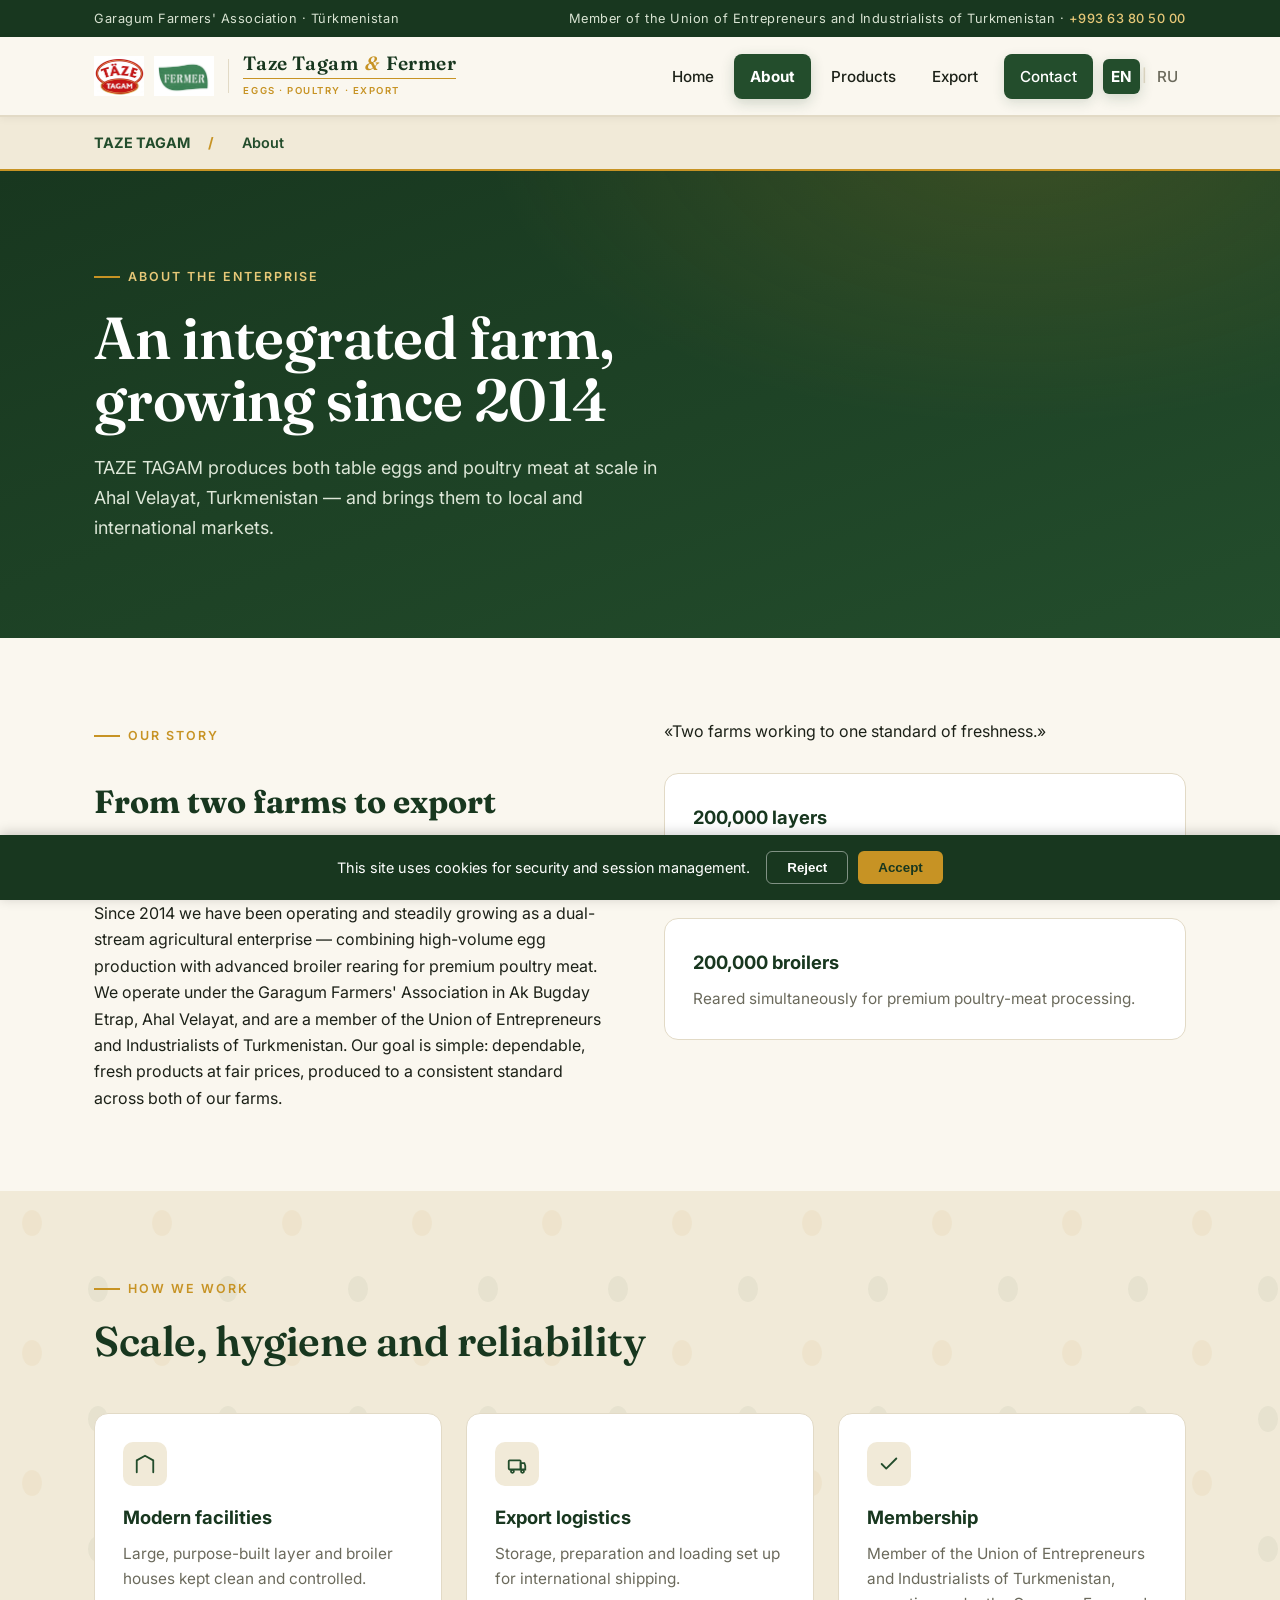
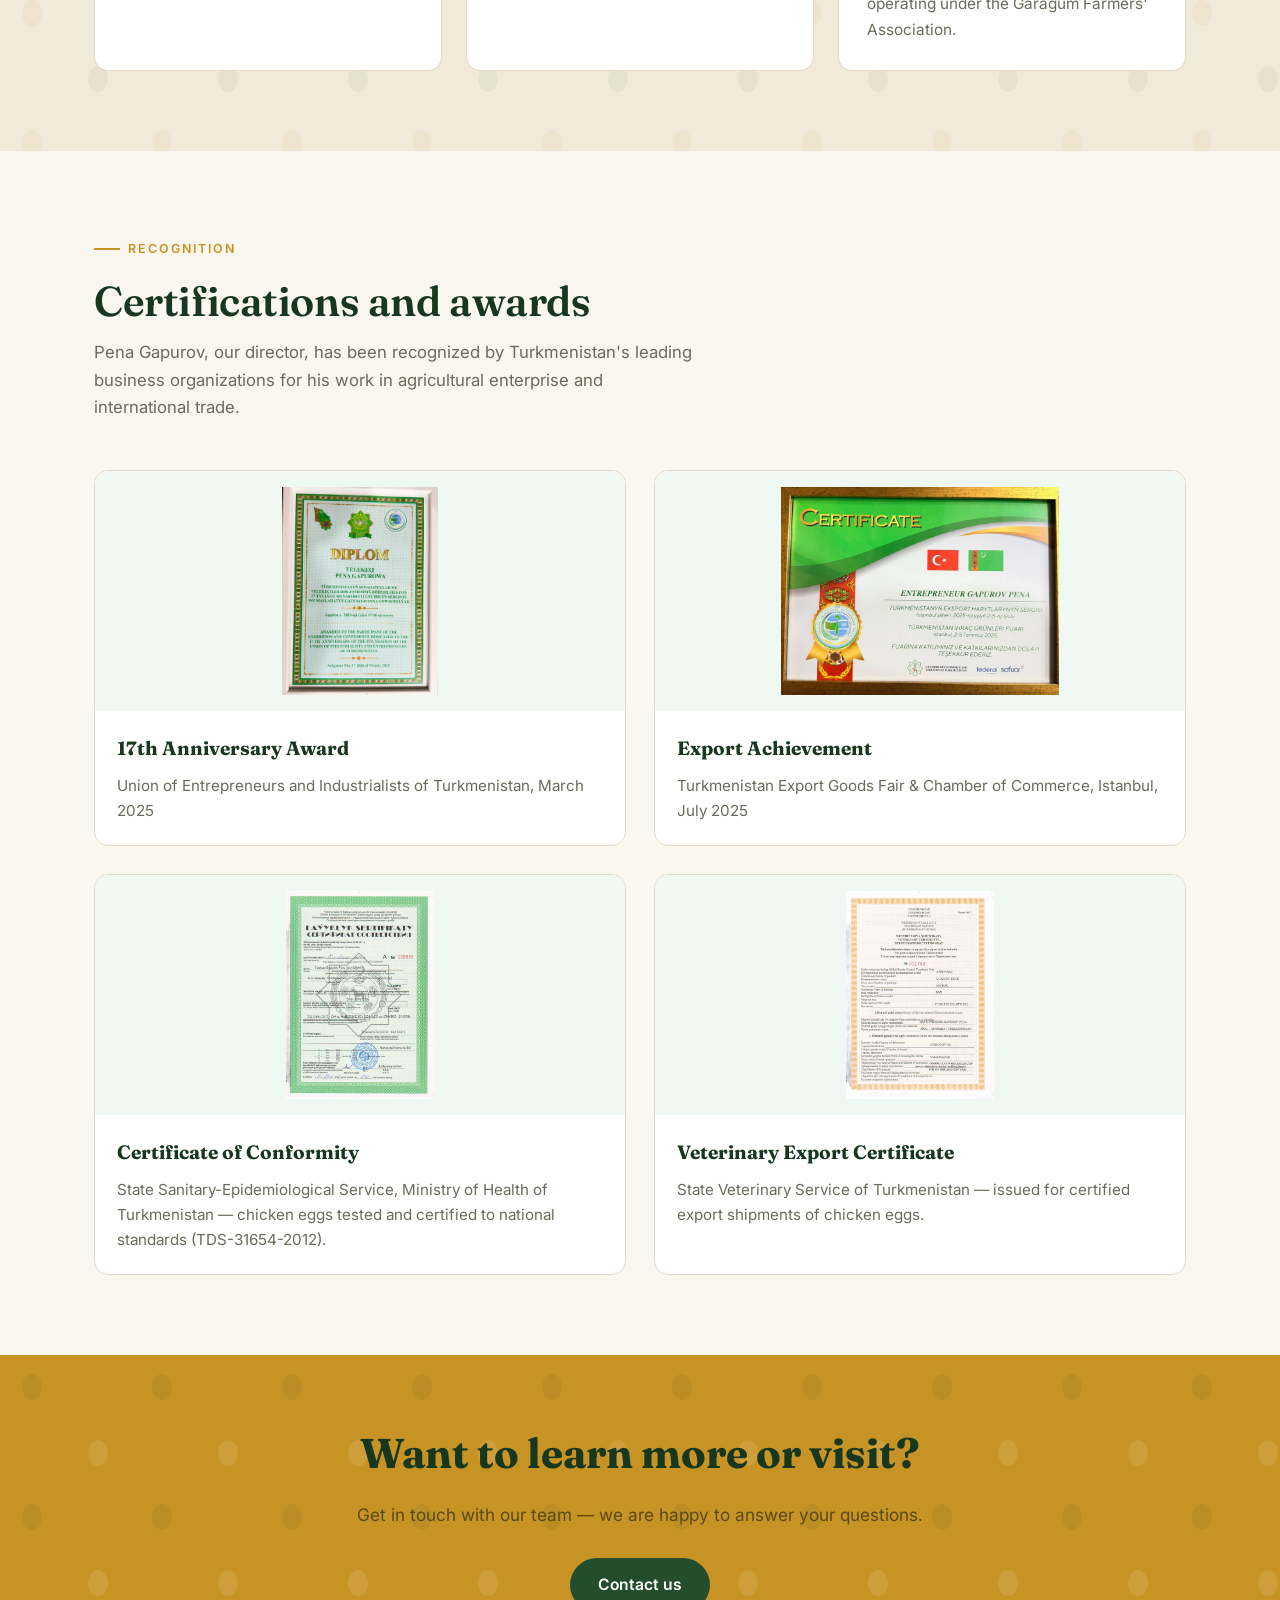
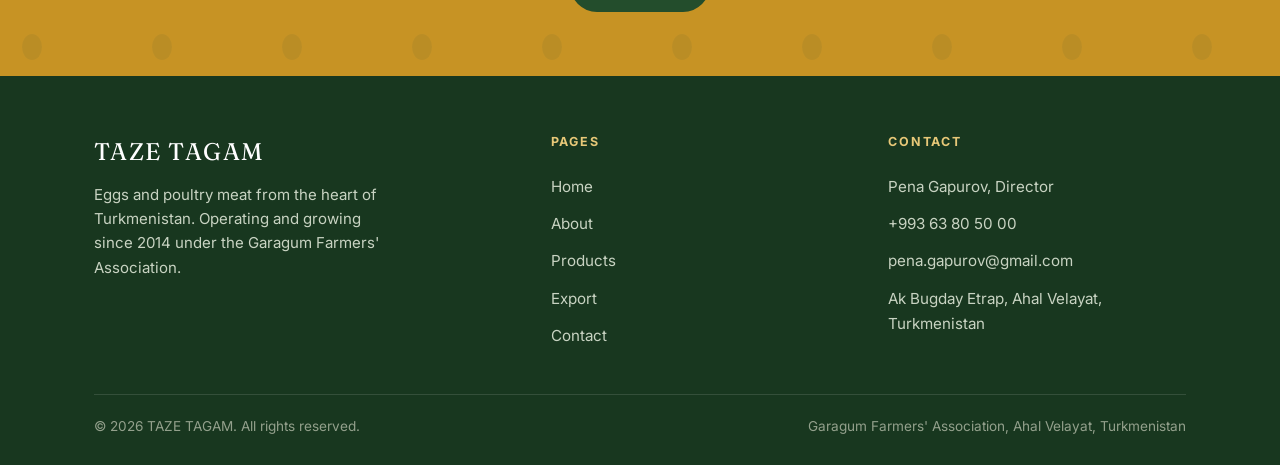
==== about/index.html @ 278cfbe9 "Add files via upload" ====
<!DOCTYPE html>
<html lang="en">
<head>
    <meta charset="UTF-8">
    <meta name="viewport" content="width=device-width, initial-scale=1.0">
    <meta name="description" content="TAZE TAGAM — large-scale egg production and poultry meat from Turkmenistan, exporting to Dubai, Qatar and Afghanistan.">
    <meta name="google-site-verification" content="3x5TuNVPzOp_HtWe9-bEVDqR6htUriOTR6dDkrmv5ek">
    <script type="application/ld+json">
    {
      "@context": "https://schema.org",
      "@type": "Organization",
      "name": "TAZE TAGAM",
      "url": "https://www.tazetagam.com/",
      "description": "Large-scale egg production and premium poultry meat from Ahal Velayat, Turkmenistan. Exporting to Dubai, Qatar and Afghanistan since 2014.",
      "foundingDate": "2014",
      "telephone": "+99363805000",
      "email": "pena.gapurov@gmail.com",
      "address": {
        "@type": "PostalAddress",
        "addressRegion": "Ahal Velayat",
        "addressCountry": "TM"
      },
      "founder": {
        "@type": "Person",
        "name": "Pena Gapurov",
        "jobTitle": "Director",
        "worksFor": {"@type": "Organization", "name": "TAZE TAGAM"},
        "telephone": "+99363805000",
        "email": "pena.gapurov@gmail.com"
      }
    }
    </script>
    <link rel="canonical" href="https://www.tazetagam.com/about/">
    <link rel="alternate" hreflang="en" href="https://www.tazetagam.com/about/">
    <link rel="alternate" hreflang="ru" href="https://www.tazetagam.com/ru/about/">
    <link rel="alternate" hreflang="x-default" href="https://www.tazetagam.com/about/">
    <title>About — TAZE TAGAM</title>
    <link rel="icon" href="/static/favicon.ico" sizes="any">
    <link rel="icon" type="image/png" sizes="32x32" href="/static/favicon-32.png">
    <link rel="icon" type="image/png" sizes="16x16" href="/static/favicon-16.png">
    <link rel="apple-touch-icon" sizes="180x180" href="/static/apple-touch-icon.png">
    <link rel="preconnect" href="https://fonts.googleapis.com">
    <link rel="preconnect" href="https://fonts.gstatic.com" crossorigin>
    <link href="https://fonts.googleapis.com/css2?family=Fraunces:opsz,wght@9..144,400;9..144,500;9..144,600;9..144,700&family=Inter:wght@400;500;600;700&display=swap" rel="stylesheet">
    <style>
        :root{
            --ink:#1c2118; --field:#234d2c; --field-deep:#18371f; --wheat:#c79324;
            --wheat-soft:#e7c878; --paper:#faf7ef; --panel:#f1ead8; --line:#e2dac6;
            --muted:#6b6a5c; --white:#fff;
            --display:'Fraunces',Georgia,'Times New Roman',serif;
            --body:'Inter',-apple-system,BlinkMacSystemFont,'Segoe UI',Roboto,sans-serif;
            --maxw:1140px; --radius:14px;
        }
        *{margin:0;padding:0;box-sizing:border-box;}
        html{scroll-behavior:smooth;}
        @keyframes fadeIn{from{opacity:0}to{opacity:1}}
        @keyframes slideUp{from{opacity:0;transform:translateY(20px)}to{opacity:1;transform:translateY(0)}}
        @keyframes slideInLeft{from{opacity:0;transform:translateX(-30px)}to{opacity:1;transform:translateX(0)}}
        @keyframes slideInRight{from{opacity:0;transform:translateX(30px)}to{opacity:1;transform:translateX(0)}}
        @keyframes spin{from{transform:rotate(0deg)}to{transform:rotate(360deg)}}
        @keyframes pulse{0%,100%{opacity:1}50%{opacity:0.8}}
        @keyframes bounce{0%,100%{transform:translateY(0)}50%{transform:translateY(-8px)}}
        @keyframes fadeInUp{from{opacity:0;transform:translateY(30px)}to{opacity:1;transform:translateY(0)}}
        
        body{font-family:var(--body);color:var(--ink);background:var(--paper);line-height:1.65;-webkit-font-smoothing:antialiased;}
        .wrap{max-width:var(--maxw);margin:0 auto;padding:0 24px;}
        a{color:inherit;text-decoration:none;}
        
        .topbar{background:var(--field-deep);color:#d8e3d2;font-size:0.8rem;letter-spacing:0.04em;}
        .topbar .wrap{display:flex;justify-content:space-between;align-items:center;gap:16px;padding:8px 24px;flex-wrap:wrap;}
        .topbar a{color:var(--wheat-soft);font-weight:500;}
        
        header.site{position:sticky;top:0;z-index:100;background:rgba(250,247,239,0.95);backdrop-filter:blur(12px);border-bottom:2px solid var(--line);box-shadow:0 2px 8px rgba(0,0,0,0.05);}
        nav{display:flex;align-items:center;justify-content:space-between;padding:16px 24px;max-width:var(--maxw);margin:0 auto;}
        
        .brand{display:flex;align-items:center;gap:14px;text-decoration:none;}
        .brand-logos{display:flex;align-items:center;gap:10px;flex:none;}
        .brand-logos img{height:40px;width:auto;display:block;}
        .brand-logos .mark{width:40px;height:40px;flex:none;}
        .brand-logos .logo-ph{height:40px;min-width:54px;border:1px dashed var(--line);border-radius:8px;display:flex;align-items:center;justify-content:center;font-size:0.58rem;color:var(--muted);padding:0 7px;text-transform:uppercase;letter-spacing:0.08em;text-align:center;line-height:1.1;}
        .brand-divider{width:1px;height:34px;background:var(--line);}
        .brand-text{display:flex;flex-direction:column;}
        .brand-text .name{font-family:var(--display);font-weight:600;font-size:1.2rem;letter-spacing:0.03em;color:var(--field-deep);line-height:1.1;border-bottom:1.5px solid var(--wheat);padding-bottom:4px;margin-bottom:4px;white-space:nowrap;}
        .brand-text .name .amp{color:var(--wheat);font-style:italic;padding:0 2px;}
        .brand-text .sub{font-family:var(--body);font-size:0.6rem;letter-spacing:0.16em;text-transform:uppercase;color:var(--wheat);font-weight:600;}
        
        .nav-wrap{display:flex;align-items:center;gap:8px;}
        .nav-links{display:flex;gap:4px;list-style:none;align-items:center;}
        .nav-links a{text-decoration:none;color:var(--ink);font-weight:500;font-size:0.95rem;padding:10px 16px;border-radius:8px;transition:all 0.25s ease;position:relative;display:flex;align-items:center;gap:6px;}
        .nav-links a:hover{background:var(--panel);color:var(--field-deep);}
        .nav-links a.active{background:var(--field);color:var(--white);font-weight:700;box-shadow:0 4px 14px rgba(36,77,44,0.2);}
        .nav-links a.cta{background:var(--field);color:var(--white);margin-left:6px;box-shadow:0 4px 12px rgba(36,77,44,0.15);}
        .nav-links a.cta:hover{background:var(--field-deep);transform:translateY(-2px);box-shadow:0 6px 16px rgba(36,77,44,0.25);}
        
        .lang-switch{display:flex;align-items:center;gap:2px;font-size:0.82rem;font-weight:600;margin-left:6px;}
        .lang-switch a{padding:5px 8px;border-radius:6px;text-decoration:none;color:var(--muted);transition:all 0.2s;}
        .lang-switch a.active{background:var(--field);color:var(--white);}
        .lang-switch span{color:var(--line);}
        
        .nav-toggle{display:none;background:none;border:1px solid var(--line);border-radius:8px;padding:8px 10px;cursor:pointer;font-size:1.1rem;color:var(--field);}
        
        .breadcrumbs{background:var(--panel);border-bottom:2px solid var(--wheat);padding:14px 0;font-size:0.9rem;display:none;font-weight:500;}
        .breadcrumbs.show{display:block;}
        .breadcrumbs a{color:var(--field);font-weight:700;transition:all 0.2s;}
        .breadcrumbs a:hover{color:var(--field-deep);text-decoration:underline;}
        .breadcrumbs span{color:var(--wheat);margin:0 10px;font-weight:700;}
        
        .btn{display:inline-flex;align-items:center;gap:8px;font-weight:600;font-size:0.98rem;padding:14px 28px;border-radius:999px;text-decoration:none;cursor:pointer;border:none;transition:all 0.3s ease;}
        .btn-primary{background:var(--wheat);color:var(--field-deep);}
        .btn-primary:hover{transform:translateY(-3px);box-shadow:0 12px 28px rgba(199,147,36,0.35);}
        .btn-ghost{background:transparent;color:var(--white);border:1.5px solid rgba(255,255,255,0.5);}
        .btn-ghost:hover{background:rgba(255,255,255,0.12);transform:translateY(-2px);}
        .btn-dark{background:var(--field);color:var(--white);}
        .btn-dark:hover{background:var(--field-deep);transform:translateY(-3px);box-shadow:0 10px 24px rgba(36,77,44,0.25);}
        
        .page-hero{background:linear-gradient(160deg,var(--field-deep) 0%,var(--field) 100%);color:var(--white);padding:60px 0 40px;}
        .page-hero h1{font-family:var(--display);font-size:2.4rem;margin-bottom:12px;letter-spacing:-0.01em;}
        .page-hero p{font-size:1.05rem;color:#dde7d8;max-width:50em;}
        
        .hero{background:radial-gradient(900px 500px at 80% -10%,rgba(199,147,36,0.18),transparent 60%),linear-gradient(160deg,var(--field-deep) 0%,var(--field) 100%);color:var(--white);padding:88px 0 0;overflow:hidden;}
        .hero-grid{display:grid;grid-template-columns:1.15fr 0.85fr;gap:48px;align-items:center;}
        .eyebrow{display:inline-flex;align-items:center;gap:8px;font-size:0.78rem;letter-spacing:0.16em;text-transform:uppercase;color:var(--wheat-soft);font-weight:600;margin-bottom:20px;}
        .eyebrow::before{content:"";width:26px;height:2px;background:var(--wheat);display:inline-block;}
        .hero h1{font-family:var(--display);font-weight:600;font-size:clamp(2.3rem,5vw,3.7rem);line-height:1.05;letter-spacing:-0.01em;margin-bottom:22px;}
        .hero h1 em{color:var(--wheat-soft);font-style:normal;}
        .hero p.lead{font-size:1.12rem;color:#dde7d8;max-width:32em;margin-bottom:32px;}
        .hero-actions{display:flex;gap:14px;flex-wrap:wrap;}
        .hero-panel{background:rgba(255,255,255,0.06);border:1px solid rgba(255,255,255,0.14);border-radius:var(--radius);padding:28px;}
        .hero-panel h3{font-family:var(--body);font-size:0.74rem;letter-spacing:0.16em;text-transform:uppercase;color:var(--wheat-soft);margin-bottom:18px;font-weight:600;}
        .panel-stat{padding:14px 0;border-bottom:1px solid rgba(255,255,255,0.12);}
        .panel-stat:last-child{border-bottom:none;}
        .panel-stat .num{font-family:var(--display);font-size:1.9rem;font-weight:600;line-height:1;}
        .panel-stat .label{font-size:0.9rem;color:#cdd8c8;margin-top:4px;}
        
        .hero-strip{margin-top:64px;background:var(--wheat);color:var(--field-deep);}
        .hero-strip .wrap{display:flex;justify-content:space-between;gap:24px;padding:16px 24px;flex-wrap:wrap;font-weight:600;font-size:0.92rem;}
        
        section.block{padding:80px 0;animation:fadeInUp 0.8s ease-out;}
        section.block.alt{background:var(--panel);}
        .section-head{max-width:38em;margin-bottom:48px;animation:slideUp 0.7s ease-out;}
        .section-head .eyebrow{color:var(--wheat);}
        .section-head .eyebrow::before{background:var(--wheat);}
        .section-head h2{font-family:var(--display);font-weight:600;font-size:clamp(1.8rem,3.5vw,2.6rem);line-height:1.1;color:var(--field-deep);letter-spacing:-0.01em;margin-bottom:12px;}
        .section-head p{color:var(--muted);font-size:1.05rem;margin-top:14px;}
        
        .streams{display:grid;grid-template-columns:1fr 1fr;gap:28px;}
        .stream{background:var(--white);border:1px solid var(--line);border-radius:var(--radius);overflow:hidden;display:flex;flex-direction:column;animation:slideUp 0.7s ease-out;transition:all 0.3s ease;}
        .stream:hover{transform:translateY(-6px);box-shadow:0 16px 40px rgba(36,77,44,0.12);}
        .stream .media{height:300px;background:linear-gradient(135deg,var(--field) 0%,var(--field-deep) 100%);color:rgba(255,255,255,0.85);display:flex;align-items:center;justify-content:center;text-align:center;font-size:0.85rem;padding:20px;overflow:hidden;}
        .stream:nth-child(2) .media{background:linear-gradient(135deg,var(--wheat) 0%,#a9781b 100%);}
        .stream .media img{width:100%;height:100%;object-fit:cover;object-position:center;display:block;}
        .stream .body{padding:28px;flex:1;display:flex;flex-direction:column;}
        .stream h3{font-family:var(--display);font-size:1.5rem;color:var(--field-deep);margin-bottom:10px;}
        .stream p{color:var(--muted);margin-bottom:16px;flex:1;}
        .stream ul{list-style:none;margin-top:auto;}
        .stream li{padding:7px 0 7px 26px;position:relative;color:var(--ink);}
        .stream li::before{content:"";position:absolute;left:0;top:15px;width:9px;height:9px;border-radius:50%;background:var(--wheat);}
        
        .features{display:grid;grid-template-columns:repeat(3,1fr);gap:24px;}
        .feature{background:var(--white);border:1px solid var(--line);border-radius:var(--radius);padding:28px;animation:slideUp 0.7s ease-out;transition:all 0.3s ease;}
        .feature:hover{transform:translateY(-4px);box-shadow:0 12px 28px rgba(36,77,44,0.1);}
        .feature .ic{width:44px;height:44px;border-radius:10px;background:var(--panel);display:flex;align-items:center;justify-content:center;margin-bottom:16px;color:var(--field);}
        .feature h3{font-size:1.15rem;color:var(--field-deep);margin-bottom:8px;}
        .feature p{color:var(--muted);font-size:0.96rem;}
        
        .export-band{background:linear-gradient(160deg,var(--field-deep),var(--field));color:var(--white);}
        .export-countries{display:flex;gap:16px;flex-wrap:wrap;margin-top:28px;}
        .country-chip{background:rgba(255,255,255,0.08);border:1px solid rgba(255,255,255,0.18);border-radius:999px;padding:12px 26px;font-weight:600;font-size:1.05rem;transition:all 0.2s;}
        .country-chip:hover{background:rgba(255,255,255,0.12);transform:translateY(-2px);}
        
        .farms{display:grid;grid-template-columns:1fr 1fr;gap:24px;}
        .farm{background:var(--white);border:1px solid var(--line);border-left:4px solid var(--wheat);border-radius:var(--radius);padding:28px;animation:slideUp 0.7s ease-out;transition:all 0.3s ease;}
        .farm:hover{transform:translateY(-4px);box-shadow:0 12px 28px rgba(36,77,44,0.1);}
        .farm .tag{font-size:0.74rem;letter-spacing:0.14em;text-transform:uppercase;color:var(--wheat);font-weight:700;}
        .farm h3{font-family:var(--display);font-size:1.5rem;color:var(--field-deep);margin:6px 0 10px;}
        .farm p{color:var(--muted);}
        .farm-logo{height:110px;display:flex;align-items:center;justify-content:center;background:var(--white);border:1px solid var(--line);border-radius:10px;margin-bottom:18px;padding:14px;text-align:center;font-size:0.78rem;color:var(--muted);line-height:1.4;}
        .farm-logo img{max-height:80px;max-width:100%;object-fit:contain;display:block;}
        .farm .dir{margin-top:16px;padding-top:14px;border-top:1px solid var(--line);font-size:0.92rem;color:var(--ink);font-weight:600;}
        .farm .dir span{color:var(--muted);font-weight:400;}
        .farms-note{color:var(--muted);font-size:1.05rem;margin-top:14px;max-width:52em;}
        
        .cta-band{background:var(--wheat);color:var(--field-deep);}
        .cta-band .wrap{text-align:center;padding:64px 24px;}
        .cta-band h2{font-family:var(--display);font-size:clamp(1.8rem,3.5vw,2.6rem);color:var(--field-deep);margin-bottom:14px;}
        .cta-band p{color:#5a4a18;font-size:1.08rem;margin-bottom:28px;max-width:50em;margin-left:auto;margin-right:auto;}
        
        footer.site{background:var(--field-deep);color:#c8d3c2;padding:56px 0 28px;}
        .foot-grid{display:grid;grid-template-columns:1.4fr 1fr 1fr;gap:40px;}
        footer.site h4{color:var(--wheat-soft);font-size:0.78rem;letter-spacing:0.14em;text-transform:uppercase;margin-bottom:16px;font-weight:700;}
        footer.site a{color:#c8d3c2;transition:color 0.2s;}
        footer.site a:hover{color:var(--white);}
        footer.site ul{list-style:none;}
        footer.site li{padding:6px 0;font-size:0.95rem;}
        .foot-brand .name{font-family:var(--display);font-size:1.5rem;color:var(--white);letter-spacing:0.06em;}
        .foot-brand p{margin-top:12px;font-size:0.94rem;max-width:32ch;line-height:1.6;}
        .foot-bottom{border-top:1px solid rgba(255,255,255,0.12);margin-top:40px;padding-top:20px;font-size:0.85rem;color:#93a08c;display:flex;justify-content:space-between;gap:16px;flex-wrap:wrap;}
        
        .back-to-top{position:fixed;bottom:28px;right:28px;width:48px;height:48px;background:var(--field);color:var(--white);border:none;border-radius:999px;cursor:pointer;display:none;align-items:center;justify-content:center;z-index:90;transition:all 0.3s ease;box-shadow:0 6px 20px rgba(36,77,44,0.3);}
        .back-to-top:hover{background:var(--field-deep);transform:translateY(-3px);box-shadow:0 10px 28px rgba(36,77,44,0.4);}
        .back-to-top.show{display:flex;}
        .hov-dark{transition:all 0.25s;}
        .hov-dark:hover{background:var(--field-deep) !important;transform:translateY(-2px);}
        .hov-gold{transition:all 0.25s ease;}
        .hov-gold:hover{transform:translateY(-2px);box-shadow:0 8px 20px rgba(199,147,36,0.3);}
        
        #cookieBanner{position:fixed;bottom:0;left:0;right:0;background:var(--field-deep);color:var(--white);padding:16px;z-index:999;display:none;font-size:0.9rem;box-shadow:0 -2px 12px rgba(0,0,0,0.2);}
        
        /* ===== Decorative touches ===== */
        /* Glowing gold call-to-action buttons with a passing shine */
        .btn-primary{position:relative;overflow:hidden;animation:glowPulse 3.2s ease-in-out infinite;}
        @keyframes glowPulse{0%,100%{box-shadow:0 0 0 rgba(199,147,36,0);}50%{box-shadow:0 0 26px rgba(199,147,36,0.5);}}
        .btn-primary::after{content:"";position:absolute;top:0;left:-80%;width:45%;height:100%;background:linear-gradient(105deg,transparent,rgba(255,255,255,0.5),transparent);transform:skewX(-20deg);animation:shine 5s ease-in-out infinite;}
        @keyframes shine{0%,65%{left:-80%;}100%{left:150%;}}
        .cta-band .btn-dark{animation:glowPulseGreen 3.2s ease-in-out infinite;}
        @keyframes glowPulseGreen{0%,100%{box-shadow:0 0 0 rgba(36,77,44,0);}50%{box-shadow:0 0 24px rgba(36,77,44,0.45);}}
        /* Floating egg illustration */
        .egg-anim{animation:floatBob 4.5s ease-in-out infinite;}
        @keyframes floatBob{0%,100%{transform:translateY(0) rotate(-2deg);}50%{transform:translateY(-12px) rotate(2deg);}}
        /* Subtle egg-pattern texture on tinted sections */
        section.block.alt{background-image:url("data:image/svg+xml,%3Csvg xmlns='http://www.w3.org/2000/svg' width='130' height='130'%3E%3Cellipse cx='32' cy='32' rx='10' ry='13' fill='%23c79324' opacity='0.07'/%3E%3Cellipse cx='98' cy='98' rx='10' ry='13' fill='%23244d2c' opacity='0.05'/%3E%3C/svg%3E");}
        .cta-band{background-image:url("data:image/svg+xml,%3Csvg xmlns='http://www.w3.org/2000/svg' width='130' height='130'%3E%3Cellipse cx='32' cy='32' rx='10' ry='13' fill='%23244d2c' opacity='0.08'/%3E%3Cellipse cx='98' cy='98' rx='10' ry='13' fill='%23ffffff' opacity='0.1'/%3E%3C/svg%3E");}
        /* Feature icons wake up on hover */
        .feature .ic{transition:all 0.3s ease;}
        .feature:hover .ic{background:var(--wheat);color:var(--field-deep);transform:rotate(-8deg) scale(1.1);}
        /* Photos zoom gently inside their cards */
        .stream .media img{transition:transform 0.6s ease;}
        .stream:hover .media img{transform:scale(1.06);}
        /* Golden gradient on the big statistic numbers */
        .panel-stat .num{background:linear-gradient(120deg,#f3d98b,var(--wheat-soft) 60%,#e9b949);-webkit-background-clip:text;background-clip:text;color:transparent;}
        /* Scroll-reveal (class added by JS; without JS everything stays visible) */
        .reveal{opacity:0;transform:translateY(26px);transition:opacity 0.7s ease,transform 0.7s ease;}
        .reveal.reveal-in{opacity:1;transform:translateY(0);}
        @media (max-width:860px){
            .hero-grid,.streams,.farms,.foot-grid,.features{grid-template-columns:1fr;}
            /* Collapse every inline-styled multi-column grid to a single column */
            [style*="grid-template-columns"]{grid-template-columns:1fr !important;}
            .topbar .wrap{justify-content:center;text-align:center;font-size:0.72rem;}
            .brand-text .name{white-space:normal;font-size:1.05rem;}
            .wrap{padding-left:18px;padding-right:18px;}
            .nav-links{display:none;position:absolute;top:100%;left:0;right:0;flex-direction:column;background:var(--paper);border-bottom:1px solid var(--line);padding:12px 24px 20px;gap:4px;}
            .nav-links.open{display:flex;}
            .nav-links a{padding:12px 14px;}
            .nav-links a.cta{margin-left:0;text-align:center;}
            .nav-toggle{display:block;}
            .hero{padding-top:56px;}
            .hero-strip{margin-top:48px;}
            .back-to-top{bottom:20px;right:20px;width:44px;height:44px;}
        }
        @media (prefers-reduced-motion:reduce){*{scroll-behavior:auto;animation:none !important;transition:none !important;}}
    </style>
</head>
<body>
    <div class="topbar">
        <div class="wrap">
            <span>Garagum Farmers&#39; Association · Türkmenistan</span>
            <span>Member of the Union of Entrepreneurs and Industrialists of Turkmenistan · <a href="tel:+99363805000">+993 63 80 50 00</a></span>
        </div>
    </div>
    
    <header class="site">
        <nav>
            <a class="brand" href="/">
                <span class="brand-logos">
                    
                    <img src="/static/img/logo.png" alt="Taze Tagam logo">
                    
                    
                    <img src="/static/img/logo2.png" alt="Fermer logo">
                    
                </span>
                <span class="brand-divider"></span>
                <span class="brand-text">
                    <span class="name">Taze Tagam <span class="amp">&</span> Fermer</span>
                    <span class="sub">Eggs · Poultry · Export</span>
                </span>
            </a>
            <div class="nav-wrap">
                <button class="nav-toggle" aria-label="Menu">☰</button>
                <ul class="nav-links" id="navlinks">
                    <li><a href="/" class="">Home</a></li>
                    <li><a href="/about/" class="active">About</a></li>
                    <li><a href="/products/" class="">Products</a></li>
                    <li><a href="/export/" class="">Export</a></li>
                    <li><a href="/contact/" class=" cta" title="">Contact</a></li>
                    <li class="lang-switch">
                        <a href="/about/" class="active">EN</a>
                        <span>|</span>
                        <a href="/ru/about/" class="">RU</a>
                    </li>
                    
                </ul>
            </div>
        </nav>
    </header>
    
    
    <div class="breadcrumbs show">
        <div class="wrap" style="display:flex;align-items:center;gap:8px">
            <a href="/">TAZE TAGAM</a>
            <span>/</span>
            <span style="color:var(--field);font-weight:600">About</span>
            
            
            
            
            
        </div>
    </div>
    
    
    <main>
        
<section class="hero" style="padding-bottom:64px">
    <div class="wrap">
        <span class="eyebrow">About the enterprise</span>
        <h1 style="max-width:16ch">An integrated farm, growing since 2014</h1>
        <p class="lead">TAZE TAGAM produces both table eggs and poultry meat at scale in Ahal Velayat, Turkmenistan — and brings them to local and international markets.</p>
    </div>
</section>
<section class="block">
    <div class="wrap" style="display:grid;grid-template-columns:1fr 1fr;gap:48px;align-items:start">
        <div class="prose">
            <span class="eyebrow" style="color:var(--wheat)">Our story</span>
            <h2 style="font-family:var(--display);color:var(--field-deep);font-size:2rem;margin:10px 0 18px">From two farms to export markets</h2>
            <p>Since 2014 we have been operating and steadily growing as a dual-stream agricultural enterprise — combining high-volume egg production with advanced broiler rearing for premium poultry meat.</p>
            <p>We operate under the Garagum Farmers&#39; Association in Ak Bugday Etrap, Ahal Velayat, and are a member of the Union of Entrepreneurs and Industrialists of Turkmenistan. Our goal is simple: dependable, fresh products at fair prices, produced to a consistent standard across both of our farms.</p>
        </div>
        <div>
            <p class="lead-quote">&laquo;Two farms working to one standard of freshness.&raquo;</p>
            <div class="features" style="grid-template-columns:1fr;margin-top:28px">
                <div class="feature"><h3>200,000 layers</h3><p>Egg-laying hens in modern, climate-controlled houses.</p></div>
                <div class="feature"><h3>200,000 broilers</h3><p>Reared simultaneously for premium poultry-meat processing.</p></div>
            </div>
        </div>
    </div>
</section>
<section class="block alt">
    <div class="wrap">
        <div class="section-head">
            <span class="eyebrow">How we work</span>
            <h2>Scale, hygiene and reliability</h2>
        </div>
        <div class="features">
            <div class="feature"><div class="ic"><svg width="22" height="22" viewBox="0 0 24 24" fill="none" stroke="currentColor" stroke-width="2"><path d="M3 21V8l9-5 9 5v13" stroke-linecap="round" stroke-linejoin="round"/></svg></div><h3>Modern facilities</h3><p>Large, purpose-built layer and broiler houses kept clean and controlled.</p></div>
            <div class="feature"><div class="ic"><svg width="22" height="22" viewBox="0 0 24 24" fill="none" stroke="currentColor" stroke-width="2"><rect x="3" y="8" width="13" height="10" rx="1"/><path d="M16 11h4l1 3v4h-5z"/><circle cx="7" cy="20" r="1.6"/><circle cx="18" cy="20" r="1.6"/></svg></div><h3>Export logistics</h3><p>Storage, preparation and loading set up for international shipping.</p></div>
            <div class="feature"><div class="ic"><svg width="22" height="22" viewBox="0 0 24 24" fill="none" stroke="currentColor" stroke-width="2"><path d="M20 6L9 17l-5-5" stroke-linecap="round" stroke-linejoin="round"/></svg></div><h3>Membership</h3><p>Member of the Union of Entrepreneurs and Industrialists of Turkmenistan, operating under the Garagum Farmers&#39; Association.</p></div>
        </div>
    </div>
</section>
<section class="block">
    <div class="wrap">
        <div class="section-head">
            <span class="eyebrow">Recognition</span>
            <h2>Certifications and awards</h2>
            <p>Pena Gapurov, our director, has been recognized by Turkmenistan&#39;s leading business organizations for his work in agricultural enterprise and international trade.</p>
        </div>
        <div style="display:grid;grid-template-columns:1fr 1fr;gap:28px;margin-top:40px">
            
            
            <div class="cert-card" style="background:var(--white);border:1px solid var(--line);border-radius:var(--radius);overflow:hidden">
                <a href="/static/img/cert1.jpg" target="_blank" rel="noopener" title="Click to view full size" style="height:240px;background:#f0f8f4;display:flex;align-items:center;justify-content:center;padding:16px;overflow:hidden">
                    <img src="/static/img/cert1.jpg" alt="17th Anniversary Award" style="max-height:100%;max-width:100%;object-fit:contain">
                </a>
                <div style="padding:22px">
                    <h3 style="font-family:var(--display);color:var(--field-deep);font-size:1.2rem;margin-bottom:8px">17th Anniversary Award</h3>
                    <p style="color:var(--muted);font-size:0.95rem">Union of Entrepreneurs and Industrialists of Turkmenistan, March 2025</p>
                </div>
            </div>
            
            
            
            <div class="cert-card" style="background:var(--white);border:1px solid var(--line);border-radius:var(--radius);overflow:hidden">
                <a href="/static/img/cert2.jpg" target="_blank" rel="noopener" title="Click to view full size" style="height:240px;background:#f0f8f4;display:flex;align-items:center;justify-content:center;padding:16px;overflow:hidden">
                    <img src="/static/img/cert2.jpg" alt="Export Achievement" style="max-height:100%;max-width:100%;object-fit:contain">
                </a>
                <div style="padding:22px">
                    <h3 style="font-family:var(--display);color:var(--field-deep);font-size:1.2rem;margin-bottom:8px">Export Achievement</h3>
                    <p style="color:var(--muted);font-size:0.95rem">Turkmenistan Export Goods Fair &amp; Chamber of Commerce, Istanbul, July 2025</p>
                </div>
            </div>
            
            
            
            <div class="cert-card" style="background:var(--white);border:1px solid var(--line);border-radius:var(--radius);overflow:hidden">
                <a href="/static/img/cert3.jpg" target="_blank" rel="noopener" title="Click to view full size" style="height:240px;background:#f0f8f4;display:flex;align-items:center;justify-content:center;padding:16px;overflow:hidden">
                    <img src="/static/img/cert3.jpg" alt="Certificate of Conformity" style="max-height:100%;max-width:100%;object-fit:contain">
                </a>
                <div style="padding:22px">
                    <h3 style="font-family:var(--display);color:var(--field-deep);font-size:1.2rem;margin-bottom:8px">Certificate of Conformity</h3>
                    <p style="color:var(--muted);font-size:0.95rem">State Sanitary-Epidemiological Service, Ministry of Health of Turkmenistan — chicken eggs tested and certified to national standards (TDS-31654-2012).</p>
                </div>
            </div>
            
            
            
            <div class="cert-card" style="background:var(--white);border:1px solid var(--line);border-radius:var(--radius);overflow:hidden">
                <a href="/static/img/cert4.jpg" target="_blank" rel="noopener" title="Click to view full size" style="height:240px;background:#f0f8f4;display:flex;align-items:center;justify-content:center;padding:16px;overflow:hidden">
                    <img src="/static/img/cert4.jpg" alt="Veterinary Export Certificate" style="max-height:100%;max-width:100%;object-fit:contain">
                </a>
                <div style="padding:22px">
                    <h3 style="font-family:var(--display);color:var(--field-deep);font-size:1.2rem;margin-bottom:8px">Veterinary Export Certificate</h3>
                    <p style="color:var(--muted);font-size:0.95rem">State Veterinary Service of Turkmenistan — issued for certified export shipments of chicken eggs.</p>
                </div>
            </div>
            
            
        </div>
    </div>
</section>
<section class="cta-band">
    <div class="wrap">
        <h2>Want to learn more or visit?</h2>
        <p>Get in touch with our team — we are happy to answer your questions.</p>
        <a href="/contact/" class="btn btn-dark">Contact us</a>
    </div>
</section>

    </main>
    
    
    <div id="cookieBanner" style="display:none">
        <div class="wrap" style="display:flex;justify-content:space-between;align-items:center;gap:16px;flex-wrap:wrap">
            <span>This site uses cookies for security and session management.</span>
            <span style="display:flex;gap:10px">
                <button class="js-cookie-choice" data-choice="rejected" style="padding:8px 20px;background:transparent;color:var(--white);border:1px solid rgba(255,255,255,0.45);border-radius:6px;font-weight:600;cursor:pointer;white-space:nowrap">Reject</button>
                <button class="js-cookie-choice" data-choice="accepted" style="padding:8px 20px;background:var(--wheat);color:var(--field-deep);border:none;border-radius:6px;font-weight:600;cursor:pointer;white-space:nowrap">Accept</button>
            </span>
        </div>
    </div>
    
    
    <button class="back-to-top" id="backToTop" aria-label="Back to top">↑</button>
    
    <footer class="site">
        <div class="wrap">
            <div class="foot-grid">
                <div class="foot-brand">
                    <div class="name">TAZE TAGAM</div>
                    <p>Eggs and poultry meat from the heart of Turkmenistan. Operating and growing since 2014 under the Garagum Farmers&#39; Association.</p>
                </div>
                <div>
                    <h4>Pages</h4>
                    <ul>
                        <li><a href="/">Home</a></li>
                        <li><a href="/about/">About</a></li>
                        <li><a href="/products/">Products</a></li>
                        <li><a href="/export/">Export</a></li>
                        <li><a href="/contact/">Contact</a></li>
                    </ul>
                </div>
                <div>
                    <h4>Contact</h4>
                    <ul>
                        <li>Pena Gapurov, Director</li>
                        <li><a href="tel:+99363805000">+993 63 80 50 00</a></li>
                        <li><a href="mailto:pena.gapurov@gmail.com">pena.gapurov@gmail.com</a></li>
                        <li>Ak Bugday Etrap, Ahal Velayat, Turkmenistan</li>
                    </ul>
                </div>
            </div>
            <div class="foot-bottom">
                <span>&copy; 2026 TAZE TAGAM. All rights reserved.</span>
                <span>Garagum Farmers&#39; Association, Ahal Velayat, Turkmenistan</span>
            </div>
        </div>
    </footer>
    
    <script src="/static/js/main.js"></script>
    
</body>
</html>
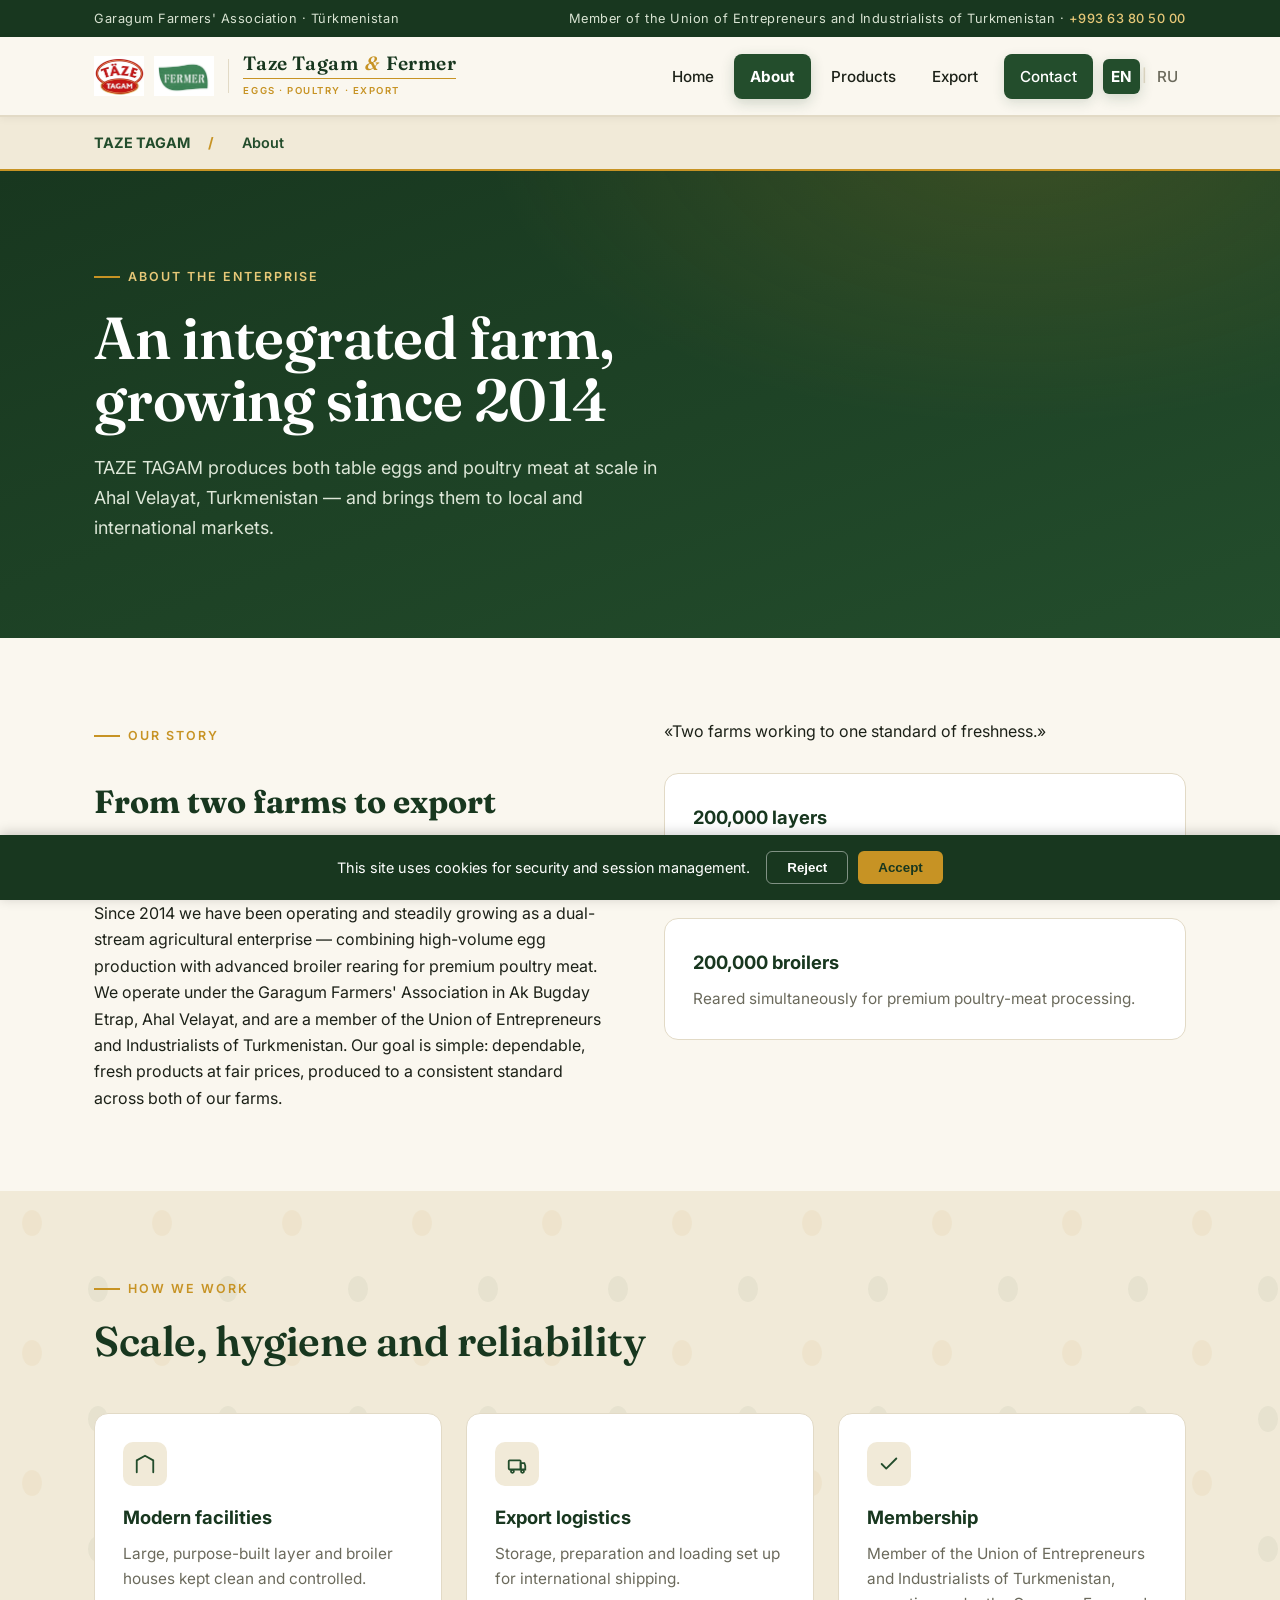
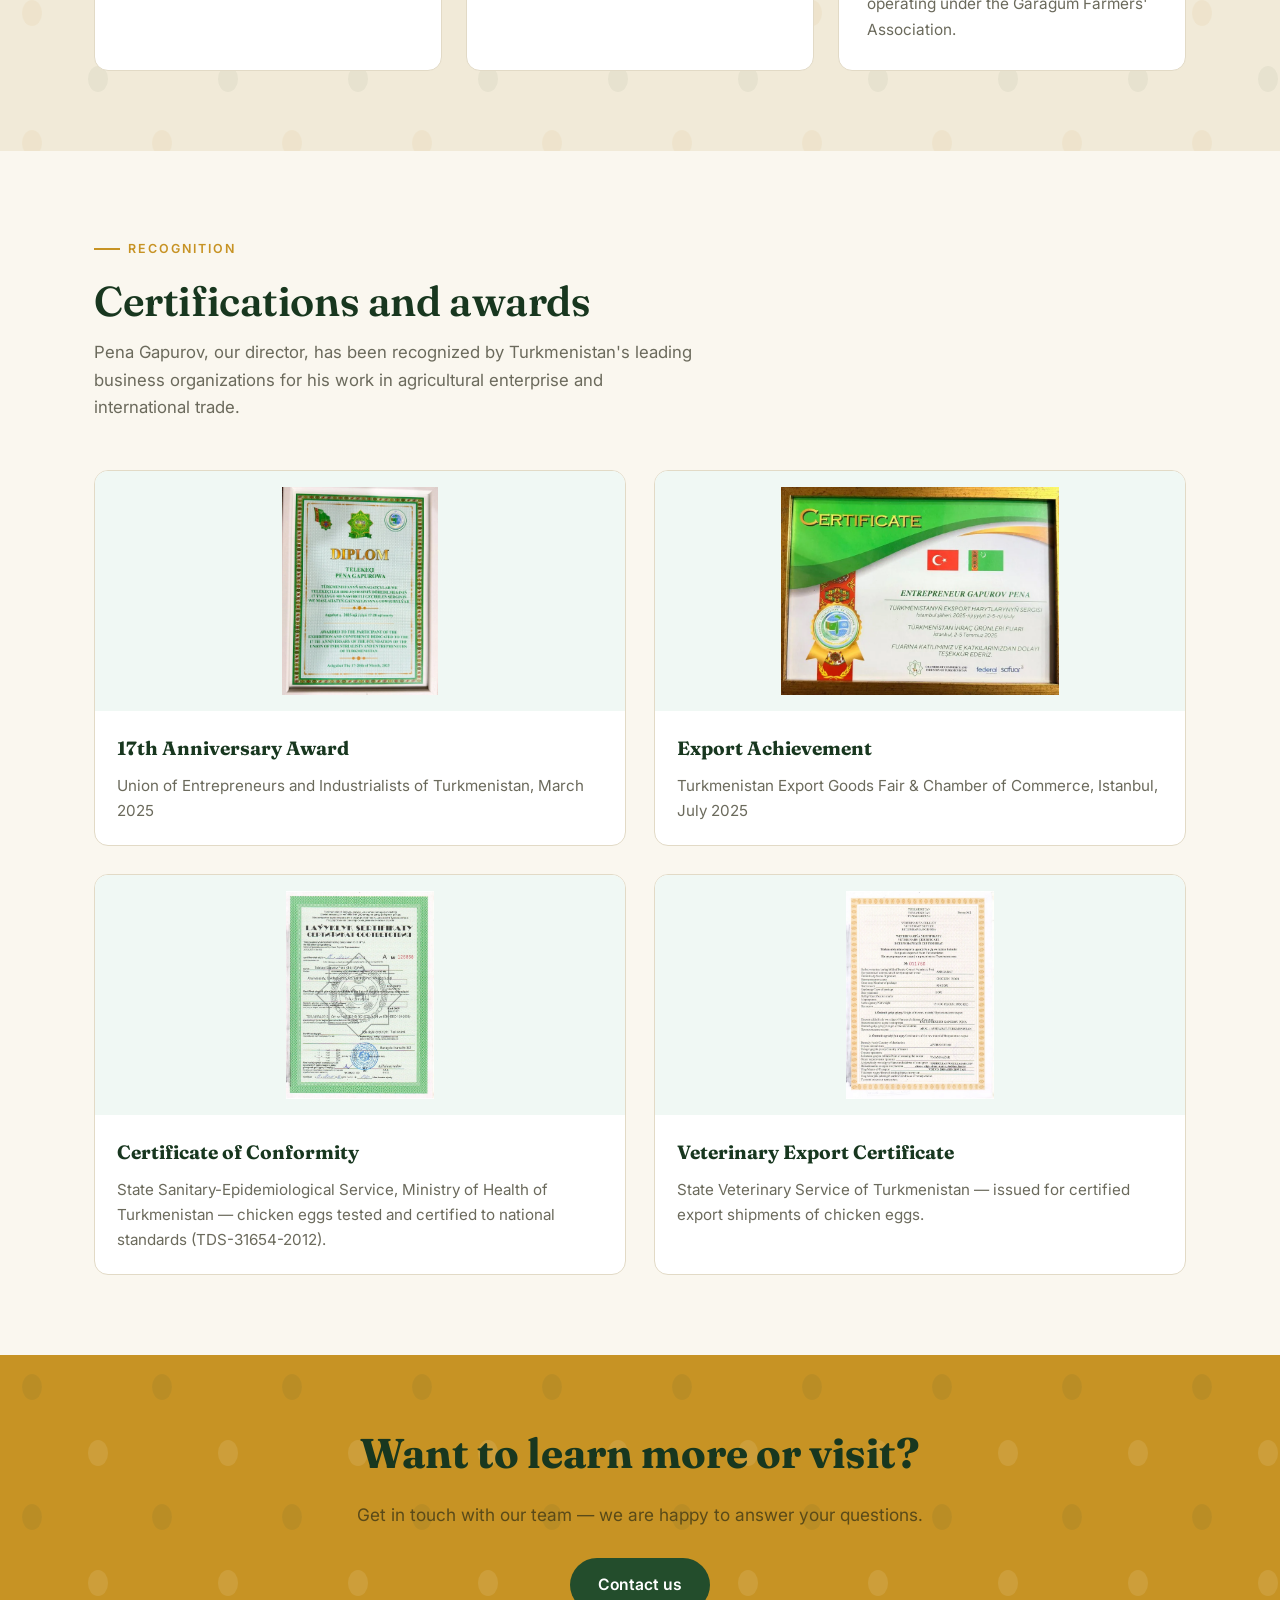
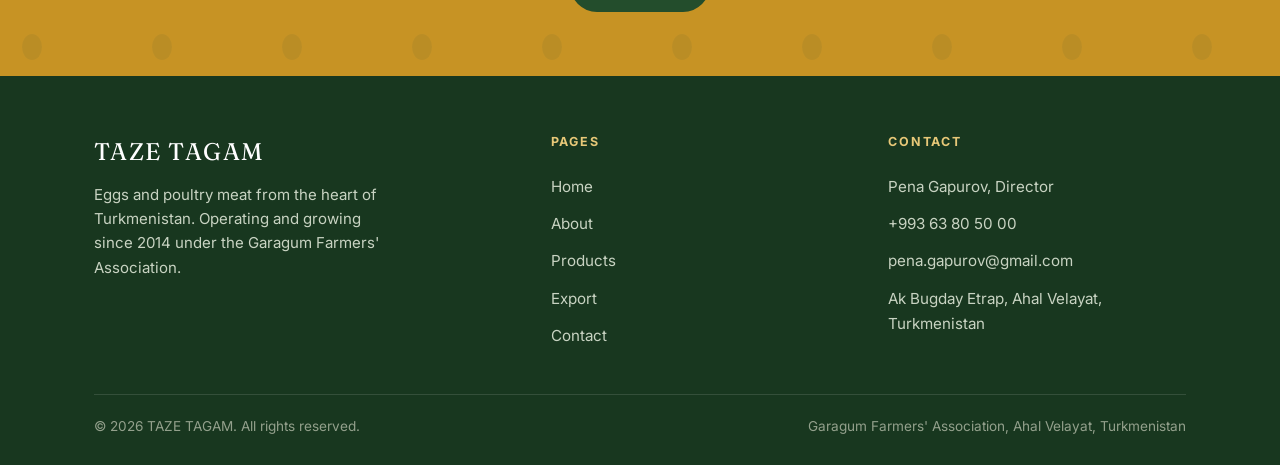
==== commit c22e1f38: "Add files via upload" ====
--- a/about/index.html
+++ b/about/index.html
@@ -3,7 +3,7 @@
 <head>
     <meta charset="UTF-8">
     <meta name="viewport" content="width=device-width, initial-scale=1.0">
-    <meta name="description" content="TAZE TAGAM — large-scale egg production and poultry meat from Turkmenistan, exporting to Dubai, Qatar and Afghanistan.">
+    <meta name="description" content="Two poultry farms in Ahal Velayat, Turkmenistan, producing table eggs and poultry meat at scale since 2014.">
     <meta name="google-site-verification" content="3x5TuNVPzOp_HtWe9-bEVDqR6htUriOTR6dDkrmv5ek">
     <script type="application/ld+json">
     {
@@ -35,10 +35,10 @@
     <link rel="alternate" hreflang="ru" href="https://www.tazetagam.com/ru/about/">
     <link rel="alternate" hreflang="x-default" href="https://www.tazetagam.com/about/">
     <title>About — TAZE TAGAM</title>
-    <link rel="icon" href="/static/favicon.ico" sizes="any">
-    <link rel="icon" type="image/png" sizes="32x32" href="/static/favicon-32.png">
-    <link rel="icon" type="image/png" sizes="16x16" href="/static/favicon-16.png">
-    <link rel="apple-touch-icon" sizes="180x180" href="/static/apple-touch-icon.png">
+    <link rel="icon" href="../static/favicon.ico" sizes="any">
+    <link rel="icon" type="image/png" sizes="32x32" href="../static/favicon-32.png">
+    <link rel="icon" type="image/png" sizes="16x16" href="../static/favicon-16.png">
+    <link rel="apple-touch-icon" sizes="180x180" href="../static/apple-touch-icon.png">
     <link rel="preconnect" href="https://fonts.googleapis.com">
     <link rel="preconnect" href="https://fonts.gstatic.com" crossorigin>
     <link href="https://fonts.googleapis.com/css2?family=Fraunces:opsz,wght@9..144,400;9..144,500;9..144,600;9..144,700&family=Inter:wght@400;500;600;700&display=swap" rel="stylesheet">
@@ -126,7 +126,7 @@
         .hero p.lead{font-size:1.12rem;color:#dde7d8;max-width:32em;margin-bottom:32px;}
         .hero-actions{display:flex;gap:14px;flex-wrap:wrap;}
         .hero-panel{background:rgba(255,255,255,0.06);border:1px solid rgba(255,255,255,0.14);border-radius:var(--radius);padding:28px;}
-        .hero-panel h3{font-family:var(--body);font-size:0.74rem;letter-spacing:0.16em;text-transform:uppercase;color:var(--wheat-soft);margin-bottom:18px;font-weight:600;}
+        .hero-panel h2{font-family:var(--body);font-size:0.74rem;letter-spacing:0.16em;text-transform:uppercase;color:var(--wheat-soft);margin-bottom:18px;font-weight:600;}
         .panel-stat{padding:14px 0;border-bottom:1px solid rgba(255,255,255,0.12);}
         .panel-stat:last-child{border-bottom:none;}
         .panel-stat .num{font-family:var(--display);font-size:1.9rem;font-weight:600;line-height:1;}
@@ -150,7 +150,7 @@
         .stream:nth-child(2) .media{background:linear-gradient(135deg,var(--wheat) 0%,#a9781b 100%);}
         .stream .media img{width:100%;height:100%;object-fit:cover;object-position:center;display:block;}
         .stream .body{padding:28px;flex:1;display:flex;flex-direction:column;}
-        .stream h3{font-family:var(--display);font-size:1.5rem;color:var(--field-deep);margin-bottom:10px;}
+        .stream h2,.stream h3{font-family:var(--display);font-size:1.5rem;color:var(--field-deep);margin-bottom:10px;}
         .stream p{color:var(--muted);margin-bottom:16px;flex:1;}
         .stream ul{list-style:none;margin-top:auto;}
         .stream li{padding:7px 0 7px 26px;position:relative;color:var(--ink);}
@@ -187,7 +187,7 @@
         
         footer.site{background:var(--field-deep);color:#c8d3c2;padding:56px 0 28px;}
         .foot-grid{display:grid;grid-template-columns:1.4fr 1fr 1fr;gap:40px;}
-        footer.site h4{color:var(--wheat-soft);font-size:0.78rem;letter-spacing:0.14em;text-transform:uppercase;margin-bottom:16px;font-weight:700;}
+        footer.site h2{color:var(--wheat-soft);font-size:0.78rem;letter-spacing:0.14em;text-transform:uppercase;margin-bottom:16px;font-weight:700;}
         footer.site a{color:#c8d3c2;transition:color 0.2s;}
         footer.site a:hover{color:var(--white);}
         footer.site ul{list-style:none;}
@@ -260,13 +260,13 @@
     
     <header class="site">
         <nav>
-            <a class="brand" href="/">
+            <a class="brand" href="../">
                 <span class="brand-logos">
                     
-                    <img src="/static/img/logo.png" alt="Taze Tagam logo">
+                    <img src="../static/img/logo.webp" alt="Taze Tagam logo" width="201" height="160">
                     
                     
-                    <img src="/static/img/logo2.png" alt="Fermer logo">
+                    <img src="../static/img/logo2.webp" alt="Fermer logo" width="488" height="324">
                     
                 </span>
                 <span class="brand-divider"></span>
@@ -278,15 +278,15 @@
             <div class="nav-wrap">
                 <button class="nav-toggle" aria-label="Menu">☰</button>
                 <ul class="nav-links" id="navlinks">
-                    <li><a href="/" class="">Home</a></li>
-                    <li><a href="/about/" class="active">About</a></li>
-                    <li><a href="/products/" class="">Products</a></li>
-                    <li><a href="/export/" class="">Export</a></li>
-                    <li><a href="/contact/" class=" cta" title="">Contact</a></li>
+                    <li><a href="../" class="">Home</a></li>
+                    <li><a href="../about/" class="active">About</a></li>
+                    <li><a href="../products/" class="">Products</a></li>
+                    <li><a href="../export/" class="">Export</a></li>
+                    <li><a href="../contact/" class=" cta" title="">Contact</a></li>
                     <li class="lang-switch">
-                        <a href="/about/" class="active">EN</a>
+                        <a href="../about/" class="active">EN</a>
                         <span>|</span>
-                        <a href="/ru/about/" class="">RU</a>
+                        <a href="../ru/about/" class="">RU</a>
                     </li>
                     
                 </ul>
@@ -297,7 +297,7 @@
     
     <div class="breadcrumbs show">
         <div class="wrap" style="display:flex;align-items:center;gap:8px">
-            <a href="/">TAZE TAGAM</a>
+            <a href="../">TAZE TAGAM</a>
             <span>/</span>
             <span style="color:var(--field);font-weight:600">About</span>
             
@@ -359,8 +359,8 @@
             
             
             <div class="cert-card" style="background:var(--white);border:1px solid var(--line);border-radius:var(--radius);overflow:hidden">
-                <a href="/static/img/cert1.jpg" target="_blank" rel="noopener" title="Click to view full size" style="height:240px;background:#f0f8f4;display:flex;align-items:center;justify-content:center;padding:16px;overflow:hidden">
-                    <img src="/static/img/cert1.jpg" alt="17th Anniversary Award" style="max-height:100%;max-width:100%;object-fit:contain">
+                <a href="../static/img/cert1.webp" target="_blank" rel="noopener" title="Click to view full size" style="height:240px;background:#f0f8f4;display:flex;align-items:center;justify-content:center;padding:16px;overflow:hidden">
+                    <img src="../static/img/cert1.webp" alt="17th Anniversary Award" style="max-height:100%;max-width:100%;object-fit:contain" width="800" height="1067" loading="lazy" decoding="async">
                 </a>
                 <div style="padding:22px">
                     <h3 style="font-family:var(--display);color:var(--field-deep);font-size:1.2rem;margin-bottom:8px">17th Anniversary Award</h3>
@@ -371,8 +371,8 @@
             
             
             <div class="cert-card" style="background:var(--white);border:1px solid var(--line);border-radius:var(--radius);overflow:hidden">
-                <a href="/static/img/cert2.jpg" target="_blank" rel="noopener" title="Click to view full size" style="height:240px;background:#f0f8f4;display:flex;align-items:center;justify-content:center;padding:16px;overflow:hidden">
-                    <img src="/static/img/cert2.jpg" alt="Export Achievement" style="max-height:100%;max-width:100%;object-fit:contain">
+                <a href="../static/img/cert2.webp" target="_blank" rel="noopener" title="Click to view full size" style="height:240px;background:#f0f8f4;display:flex;align-items:center;justify-content:center;padding:16px;overflow:hidden">
+                    <img src="../static/img/cert2.webp" alt="Export Achievement" style="max-height:100%;max-width:100%;object-fit:contain" width="800" height="600" loading="lazy" decoding="async">
                 </a>
                 <div style="padding:22px">
                     <h3 style="font-family:var(--display);color:var(--field-deep);font-size:1.2rem;margin-bottom:8px">Export Achievement</h3>
@@ -383,8 +383,8 @@
             
             
             <div class="cert-card" style="background:var(--white);border:1px solid var(--line);border-radius:var(--radius);overflow:hidden">
-                <a href="/static/img/cert3.jpg" target="_blank" rel="noopener" title="Click to view full size" style="height:240px;background:#f0f8f4;display:flex;align-items:center;justify-content:center;padding:16px;overflow:hidden">
-                    <img src="/static/img/cert3.jpg" alt="Certificate of Conformity" style="max-height:100%;max-width:100%;object-fit:contain">
+                <a href="../static/img/cert3.webp" target="_blank" rel="noopener" title="Click to view full size" style="height:240px;background:#f0f8f4;display:flex;align-items:center;justify-content:center;padding:16px;overflow:hidden">
+                    <img src="../static/img/cert3.webp" alt="Certificate of Conformity" style="max-height:100%;max-width:100%;object-fit:contain" width="990" height="1400" loading="lazy" decoding="async">
                 </a>
                 <div style="padding:22px">
                     <h3 style="font-family:var(--display);color:var(--field-deep);font-size:1.2rem;margin-bottom:8px">Certificate of Conformity</h3>
@@ -395,8 +395,8 @@
             
             
             <div class="cert-card" style="background:var(--white);border:1px solid var(--line);border-radius:var(--radius);overflow:hidden">
-                <a href="/static/img/cert4.jpg" target="_blank" rel="noopener" title="Click to view full size" style="height:240px;background:#f0f8f4;display:flex;align-items:center;justify-content:center;padding:16px;overflow:hidden">
-                    <img src="/static/img/cert4.jpg" alt="Veterinary Export Certificate" style="max-height:100%;max-width:100%;object-fit:contain">
+                <a href="../static/img/cert4.webp" target="_blank" rel="noopener" title="Click to view full size" style="height:240px;background:#f0f8f4;display:flex;align-items:center;justify-content:center;padding:16px;overflow:hidden">
+                    <img src="../static/img/cert4.webp" alt="Veterinary Export Certificate" style="max-height:100%;max-width:100%;object-fit:contain" width="990" height="1400" loading="lazy" decoding="async">
                 </a>
                 <div style="padding:22px">
                     <h3 style="font-family:var(--display);color:var(--field-deep);font-size:1.2rem;margin-bottom:8px">Veterinary Export Certificate</h3>
@@ -412,7 +412,7 @@
     <div class="wrap">
         <h2>Want to learn more or visit?</h2>
         <p>Get in touch with our team — we are happy to answer your questions.</p>
-        <a href="/contact/" class="btn btn-dark">Contact us</a>
+        <a href="../contact/" class="btn btn-dark">Contact us</a>
     </div>
 </section>
 
@@ -440,17 +440,17 @@
                     <p>Eggs and poultry meat from the heart of Turkmenistan. Operating and growing since 2014 under the Garagum Farmers&#39; Association.</p>
                 </div>
                 <div>
-                    <h4>Pages</h4>
+                    <h2>Pages</h2>
                     <ul>
-                        <li><a href="/">Home</a></li>
-                        <li><a href="/about/">About</a></li>
-                        <li><a href="/products/">Products</a></li>
-                        <li><a href="/export/">Export</a></li>
-                        <li><a href="/contact/">Contact</a></li>
+                        <li><a href="../">Home</a></li>
+                        <li><a href="../about/">About</a></li>
+                        <li><a href="../products/">Products</a></li>
+                        <li><a href="../export/">Export</a></li>
+                        <li><a href="../contact/">Contact</a></li>
                     </ul>
                 </div>
                 <div>
-                    <h4>Contact</h4>
+                    <h2>Contact</h2>
                     <ul>
                         <li>Pena Gapurov, Director</li>
                         <li><a href="tel:+99363805000">+993 63 80 50 00</a></li>
@@ -466,7 +466,7 @@
         </div>
     </footer>
     
-    <script src="/static/js/main.js"></script>
+    <script src="../static/js/main.js"></script>
     
 </body>
 </html>
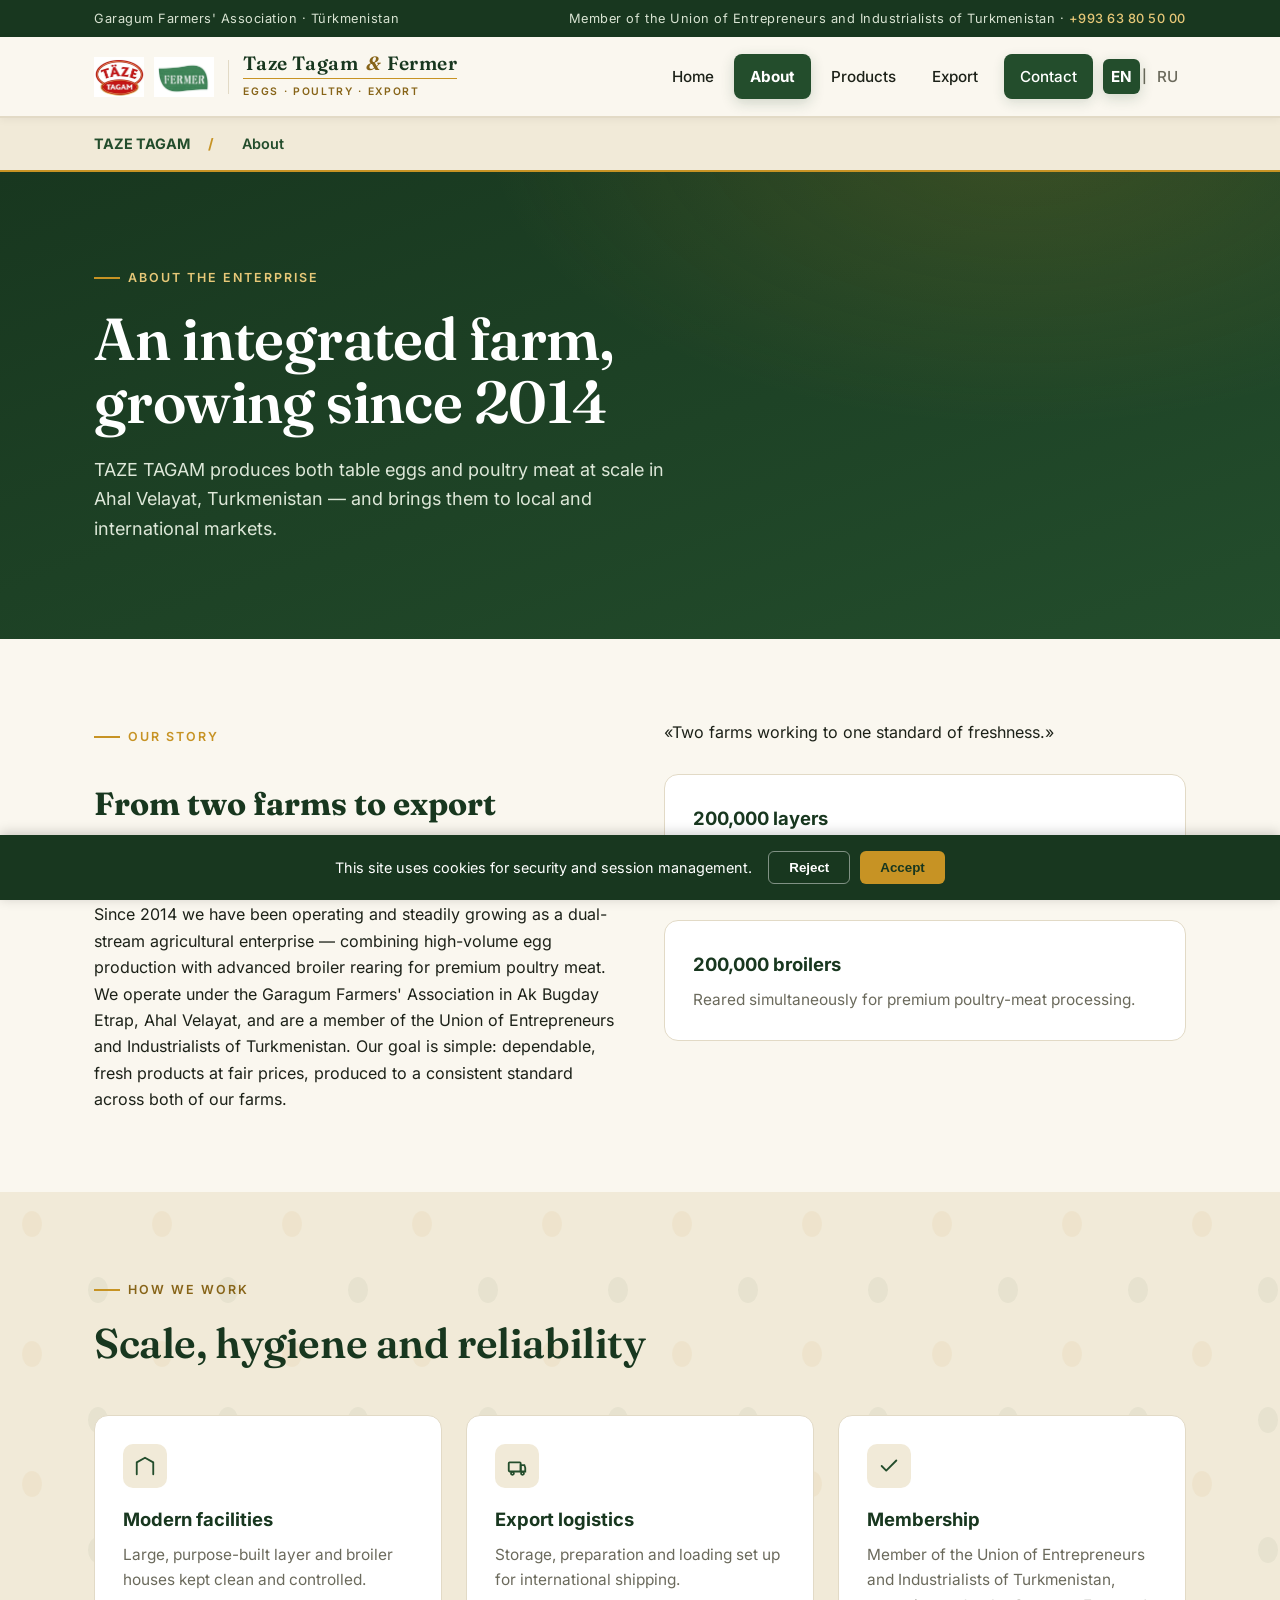
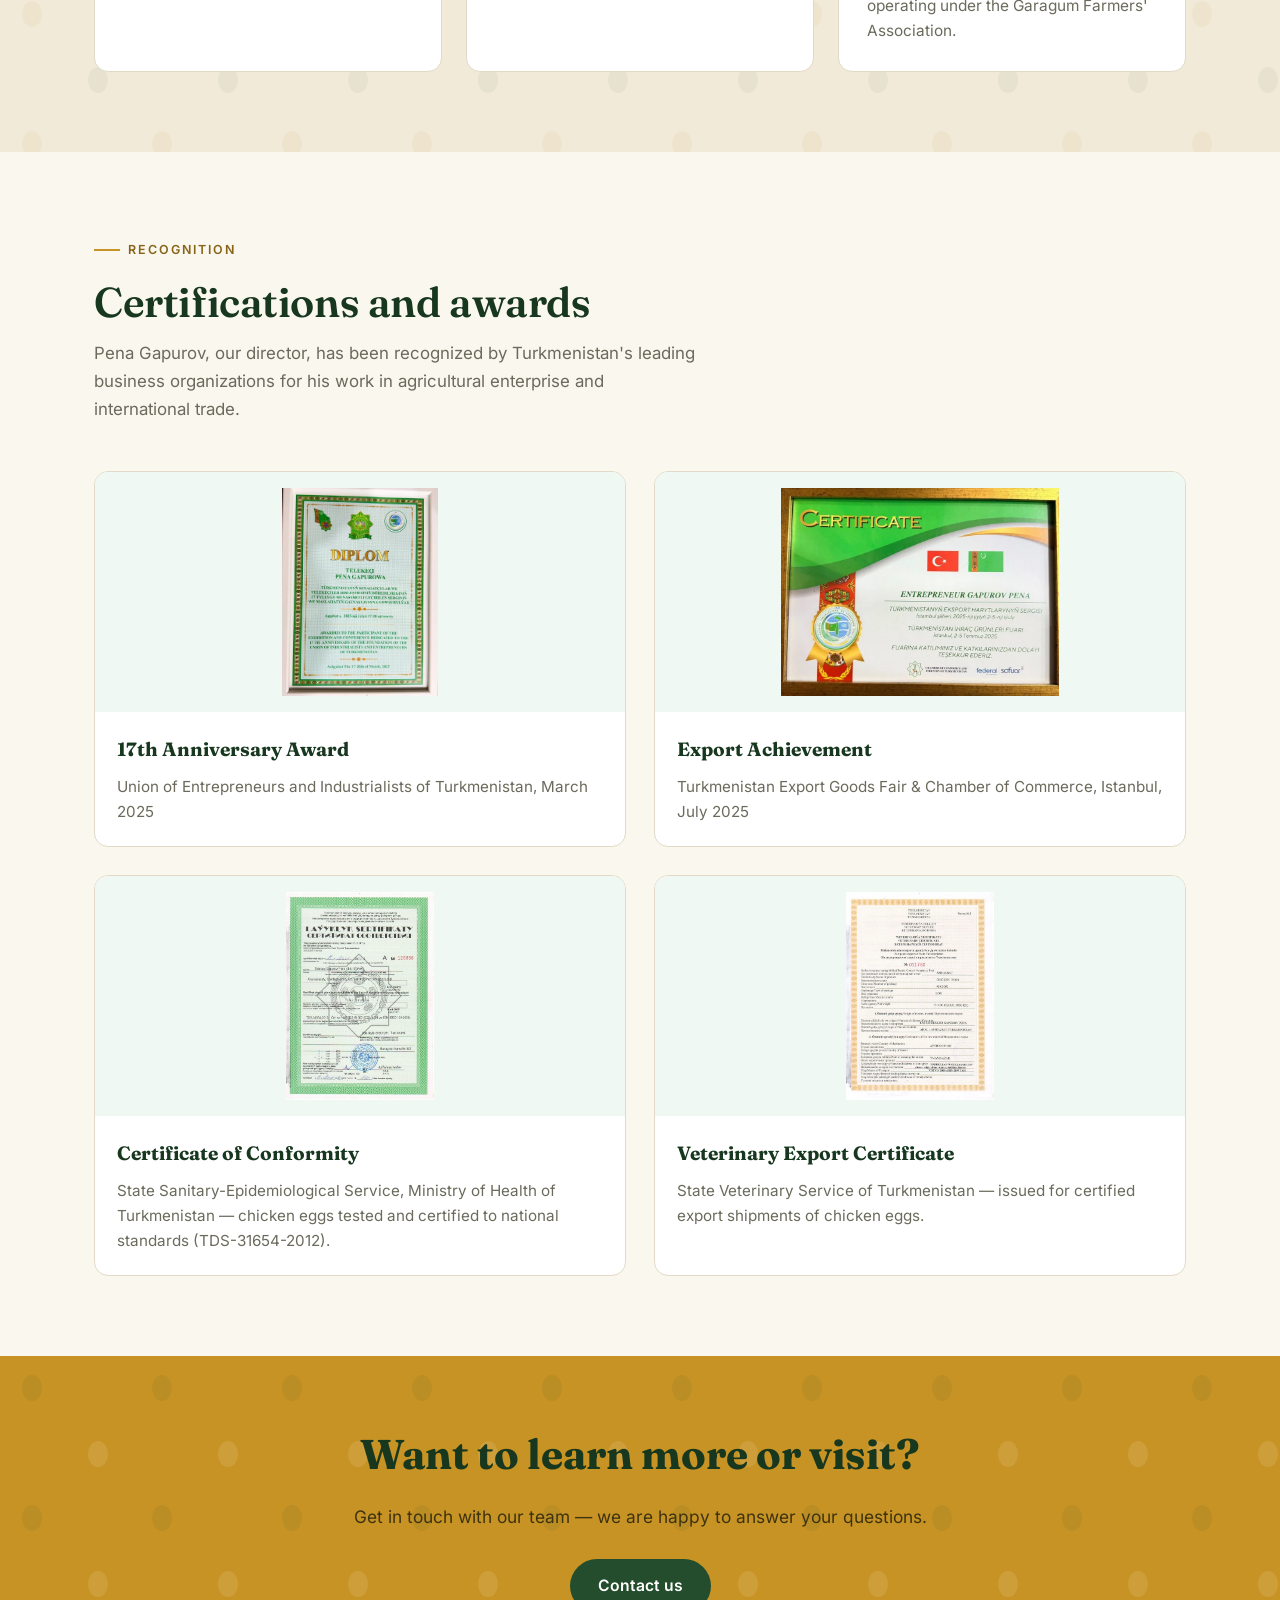
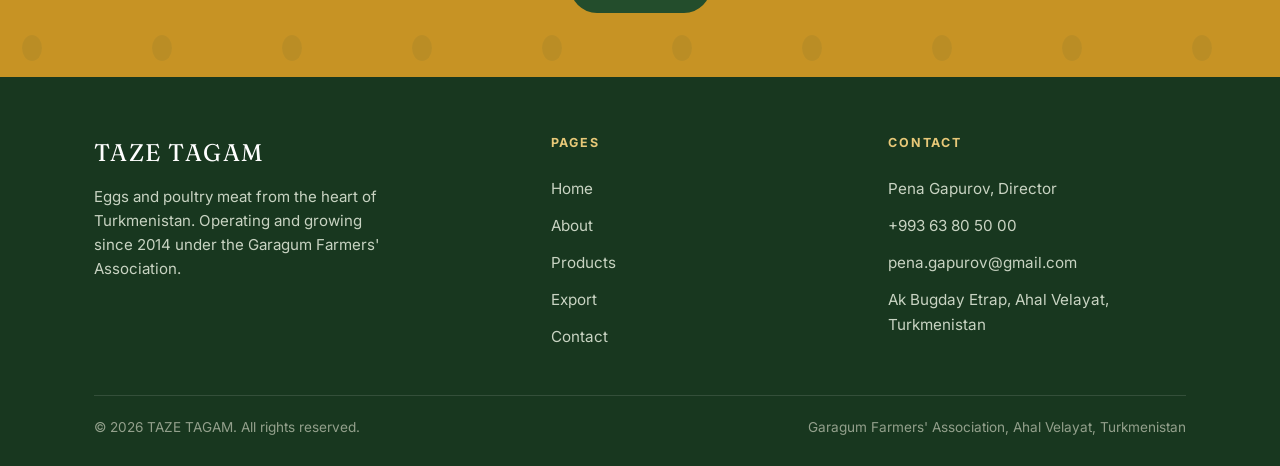
==== commit 4562643e: "Add files via upload" ====
--- a/about/index.html
+++ b/about/index.html
@@ -39,13 +39,18 @@
     <link rel="icon" type="image/png" sizes="32x32" href="../static/favicon-32.png">
     <link rel="icon" type="image/png" sizes="16x16" href="../static/favicon-16.png">
     <link rel="apple-touch-icon" sizes="180x180" href="../static/apple-touch-icon.png">
-    <link rel="preconnect" href="https://fonts.googleapis.com">
-    <link rel="preconnect" href="https://fonts.gstatic.com" crossorigin>
-    <link href="https://fonts.googleapis.com/css2?family=Fraunces:opsz,wght@9..144,400;9..144,500;9..144,600;9..144,700&family=Inter:wght@400;500;600;700&display=swap" rel="stylesheet">
+    <link rel="preload" href="../static/fonts/inter-latin.woff2" as="font" type="font/woff2" crossorigin>
+    <link rel="preload" href="../static/fonts/fraunces-latin.woff2" as="font" type="font/woff2" crossorigin>
     <style>
+        @font-face{font-family:'Fraunces';font-style:normal;font-weight:400 700;font-display:swap;src:url(../static/fonts/fraunces-latin-ext.woff2) format('woff2');unicode-range:U+0100-02BA, U+02BD-02C5, U+02C7-02CC, U+02CE-02D7, U+02DD-02FF, U+0304, U+0308, U+0329, U+1D00-1DBF, U+1E00-1E9F, U+1EF2-1EFF, U+2020, U+20A0-20AB, U+20AD-20C0, U+2113, U+2C60-2C7F, U+A720-A7FF;}
+        @font-face{font-family:'Fraunces';font-style:normal;font-weight:400 700;font-display:swap;src:url(../static/fonts/fraunces-latin.woff2) format('woff2');unicode-range:U+0000-00FF, U+0131, U+0152-0153, U+02BB-02BC, U+02C6, U+02DA, U+02DC, U+0304, U+0308, U+0329, U+2000-206F, U+20AC, U+2122, U+2191, U+2193, U+2212, U+2215, U+FEFF, U+FFFD;}
+        @font-face{font-family:'Inter';font-style:normal;font-weight:400 700;font-display:swap;src:url(../static/fonts/inter-cyrillic-ext.woff2) format('woff2');unicode-range:U+0460-052F, U+1C80-1C8A, U+20B4, U+2DE0-2DFF, U+A640-A69F, U+FE2E-FE2F;}
+        @font-face{font-family:'Inter';font-style:normal;font-weight:400 700;font-display:swap;src:url(../static/fonts/inter-cyrillic.woff2) format('woff2');unicode-range:U+0301, U+0400-045F, U+0490-0491, U+04B0-04B1, U+2116;}
+        @font-face{font-family:'Inter';font-style:normal;font-weight:400 700;font-display:swap;src:url(../static/fonts/inter-latin-ext.woff2) format('woff2');unicode-range:U+0100-02BA, U+02BD-02C5, U+02C7-02CC, U+02CE-02D7, U+02DD-02FF, U+0304, U+0308, U+0329, U+1D00-1DBF, U+1E00-1E9F, U+1EF2-1EFF, U+2020, U+20A0-20AB, U+20AD-20C0, U+2113, U+2C60-2C7F, U+A720-A7FF;}
+        @font-face{font-family:'Inter';font-style:normal;font-weight:400 700;font-display:swap;src:url(../static/fonts/inter-latin.woff2) format('woff2');unicode-range:U+0000-00FF, U+0131, U+0152-0153, U+02BB-02BC, U+02C6, U+02DA, U+02DC, U+0304, U+0308, U+0329, U+2000-206F, U+20AC, U+2122, U+2191, U+2193, U+2212, U+2215, U+FEFF, U+FFFD;}
         :root{
             --ink:#1c2118; --field:#234d2c; --field-deep:#18371f; --wheat:#c79324;
-            --wheat-soft:#e7c878; --paper:#faf7ef; --panel:#f1ead8; --line:#e2dac6;
+            --wheat-soft:#e7c878; --wheat-ink:#876418; --paper:#faf7ef; --panel:#f1ead8; --line:#e2dac6;
             --muted:#6b6a5c; --white:#fff;
             --display:'Fraunces',Georgia,'Times New Roman',serif;
             --body:'Inter',-apple-system,BlinkMacSystemFont,'Segoe UI',Roboto,sans-serif;
@@ -81,8 +86,8 @@
         .brand-divider{width:1px;height:34px;background:var(--line);}
         .brand-text{display:flex;flex-direction:column;}
         .brand-text .name{font-family:var(--display);font-weight:600;font-size:1.2rem;letter-spacing:0.03em;color:var(--field-deep);line-height:1.1;border-bottom:1.5px solid var(--wheat);padding-bottom:4px;margin-bottom:4px;white-space:nowrap;}
-        .brand-text .name .amp{color:var(--wheat);font-style:italic;padding:0 2px;}
-        .brand-text .sub{font-family:var(--body);font-size:0.6rem;letter-spacing:0.16em;text-transform:uppercase;color:var(--wheat);font-weight:600;}
+        .brand-text .name .amp{color:var(--wheat-ink);font-style:italic;padding:0 2px;}
+        .brand-text .sub{font-family:var(--body);font-size:0.65rem;letter-spacing:0.16em;text-transform:uppercase;color:var(--wheat-ink);font-weight:600;}
         
         .nav-wrap{display:flex;align-items:center;gap:8px;}
         .nav-links{display:flex;gap:4px;list-style:none;align-items:center;}
@@ -95,7 +100,7 @@
         .lang-switch{display:flex;align-items:center;gap:2px;font-size:0.82rem;font-weight:600;margin-left:6px;}
         .lang-switch a{padding:5px 8px;border-radius:6px;text-decoration:none;color:var(--muted);transition:all 0.2s;}
         .lang-switch a.active{background:var(--field);color:var(--white);}
-        .lang-switch span{color:var(--line);}
+        .lang-switch span{color:var(--muted);}
         
         .nav-toggle{display:none;background:none;border:1px solid var(--line);border-radius:8px;padding:8px 10px;cursor:pointer;font-size:1.1rem;color:var(--field);}
         
@@ -119,7 +124,7 @@
         
         .hero{background:radial-gradient(900px 500px at 80% -10%,rgba(199,147,36,0.18),transparent 60%),linear-gradient(160deg,var(--field-deep) 0%,var(--field) 100%);color:var(--white);padding:88px 0 0;overflow:hidden;}
         .hero-grid{display:grid;grid-template-columns:1.15fr 0.85fr;gap:48px;align-items:center;}
-        .eyebrow{display:inline-flex;align-items:center;gap:8px;font-size:0.78rem;letter-spacing:0.16em;text-transform:uppercase;color:var(--wheat-soft);font-weight:600;margin-bottom:20px;}
+        .eyebrow{display:inline-flex;align-items:center;gap:8px;font-size:0.78rem;letter-spacing:0.16em;text-transform:uppercase;color:var(--wheat-ink);font-weight:600;margin-bottom:20px;}.hero .eyebrow,.page-hero .eyebrow{color:var(--wheat-soft);}
         .eyebrow::before{content:"";width:26px;height:2px;background:var(--wheat);display:inline-block;}
         .hero h1{font-family:var(--display);font-weight:600;font-size:clamp(2.3rem,5vw,3.7rem);line-height:1.05;letter-spacing:-0.01em;margin-bottom:22px;}
         .hero h1 em{color:var(--wheat-soft);font-style:normal;}
@@ -138,7 +143,7 @@
         section.block{padding:80px 0;animation:fadeInUp 0.8s ease-out;}
         section.block.alt{background:var(--panel);}
         .section-head{max-width:38em;margin-bottom:48px;animation:slideUp 0.7s ease-out;}
-        .section-head .eyebrow{color:var(--wheat);}
+        .section-head .eyebrow{color:var(--wheat-ink);}
         .section-head .eyebrow::before{background:var(--wheat);}
         .section-head h2{font-family:var(--display);font-weight:600;font-size:clamp(1.8rem,3.5vw,2.6rem);line-height:1.1;color:var(--field-deep);letter-spacing:-0.01em;margin-bottom:12px;}
         .section-head p{color:var(--muted);font-size:1.05rem;margin-top:14px;}
@@ -171,7 +176,7 @@
         .farms{display:grid;grid-template-columns:1fr 1fr;gap:24px;}
         .farm{background:var(--white);border:1px solid var(--line);border-left:4px solid var(--wheat);border-radius:var(--radius);padding:28px;animation:slideUp 0.7s ease-out;transition:all 0.3s ease;}
         .farm:hover{transform:translateY(-4px);box-shadow:0 12px 28px rgba(36,77,44,0.1);}
-        .farm .tag{font-size:0.74rem;letter-spacing:0.14em;text-transform:uppercase;color:var(--wheat);font-weight:700;}
+        .farm .tag{font-size:0.74rem;letter-spacing:0.14em;text-transform:uppercase;color:var(--wheat-ink);font-weight:700;}
         .farm h3{font-family:var(--display);font-size:1.5rem;color:var(--field-deep);margin:6px 0 10px;}
         .farm p{color:var(--muted);}
         .farm-logo{height:110px;display:flex;align-items:center;justify-content:center;background:var(--white);border:1px solid var(--line);border-radius:10px;margin-bottom:18px;padding:14px;text-align:center;font-size:0.78rem;color:var(--muted);line-height:1.4;}
@@ -183,7 +188,7 @@
         .cta-band{background:var(--wheat);color:var(--field-deep);}
         .cta-band .wrap{text-align:center;padding:64px 24px;}
         .cta-band h2{font-family:var(--display);font-size:clamp(1.8rem,3.5vw,2.6rem);color:var(--field-deep);margin-bottom:14px;}
-        .cta-band p{color:#5a4a18;font-size:1.08rem;margin-bottom:28px;max-width:50em;margin-left:auto;margin-right:auto;}
+        .cta-band p{color:#3e3311;font-size:1.08rem;margin-bottom:28px;max-width:50em;margin-left:auto;margin-right:auto;}
         
         footer.site{background:var(--field-deep);color:#c8d3c2;padding:56px 0 28px;}
         .foot-grid{display:grid;grid-template-columns:1.4fr 1fr 1fr;gap:40px;}
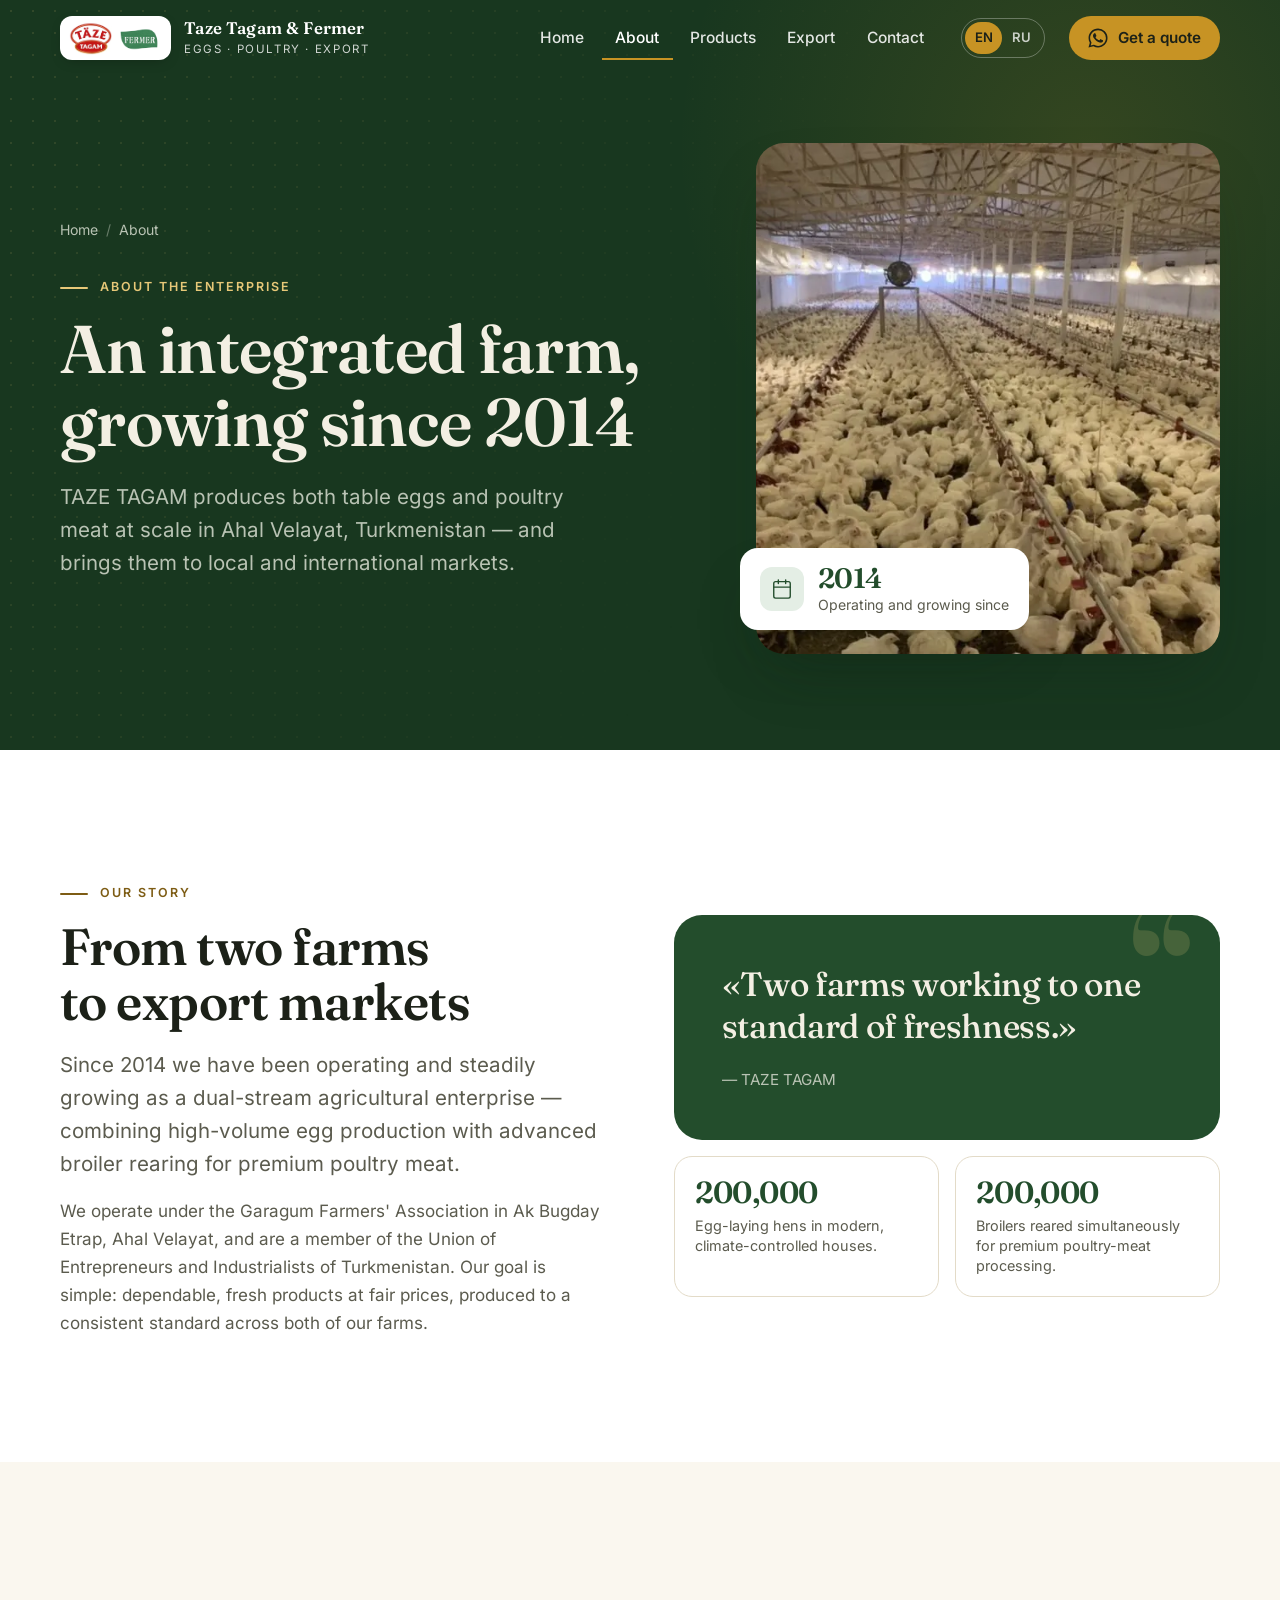
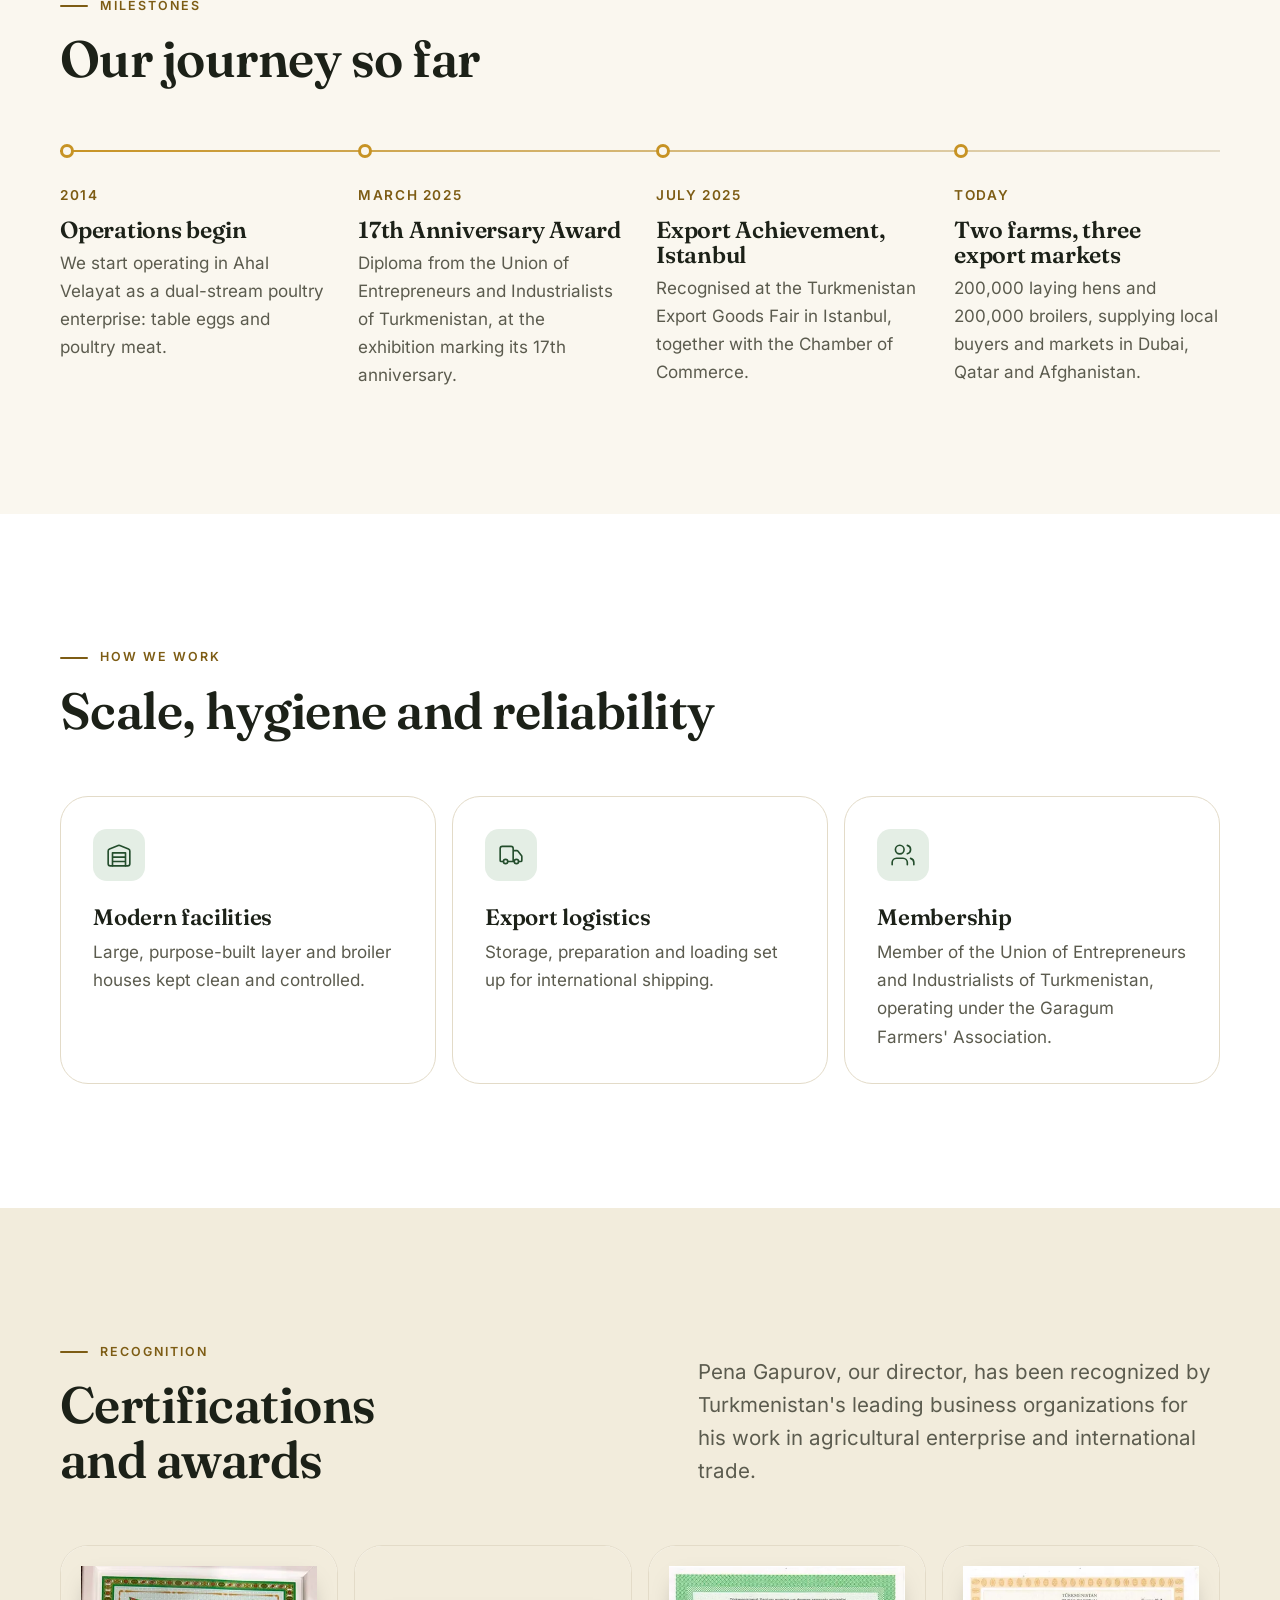
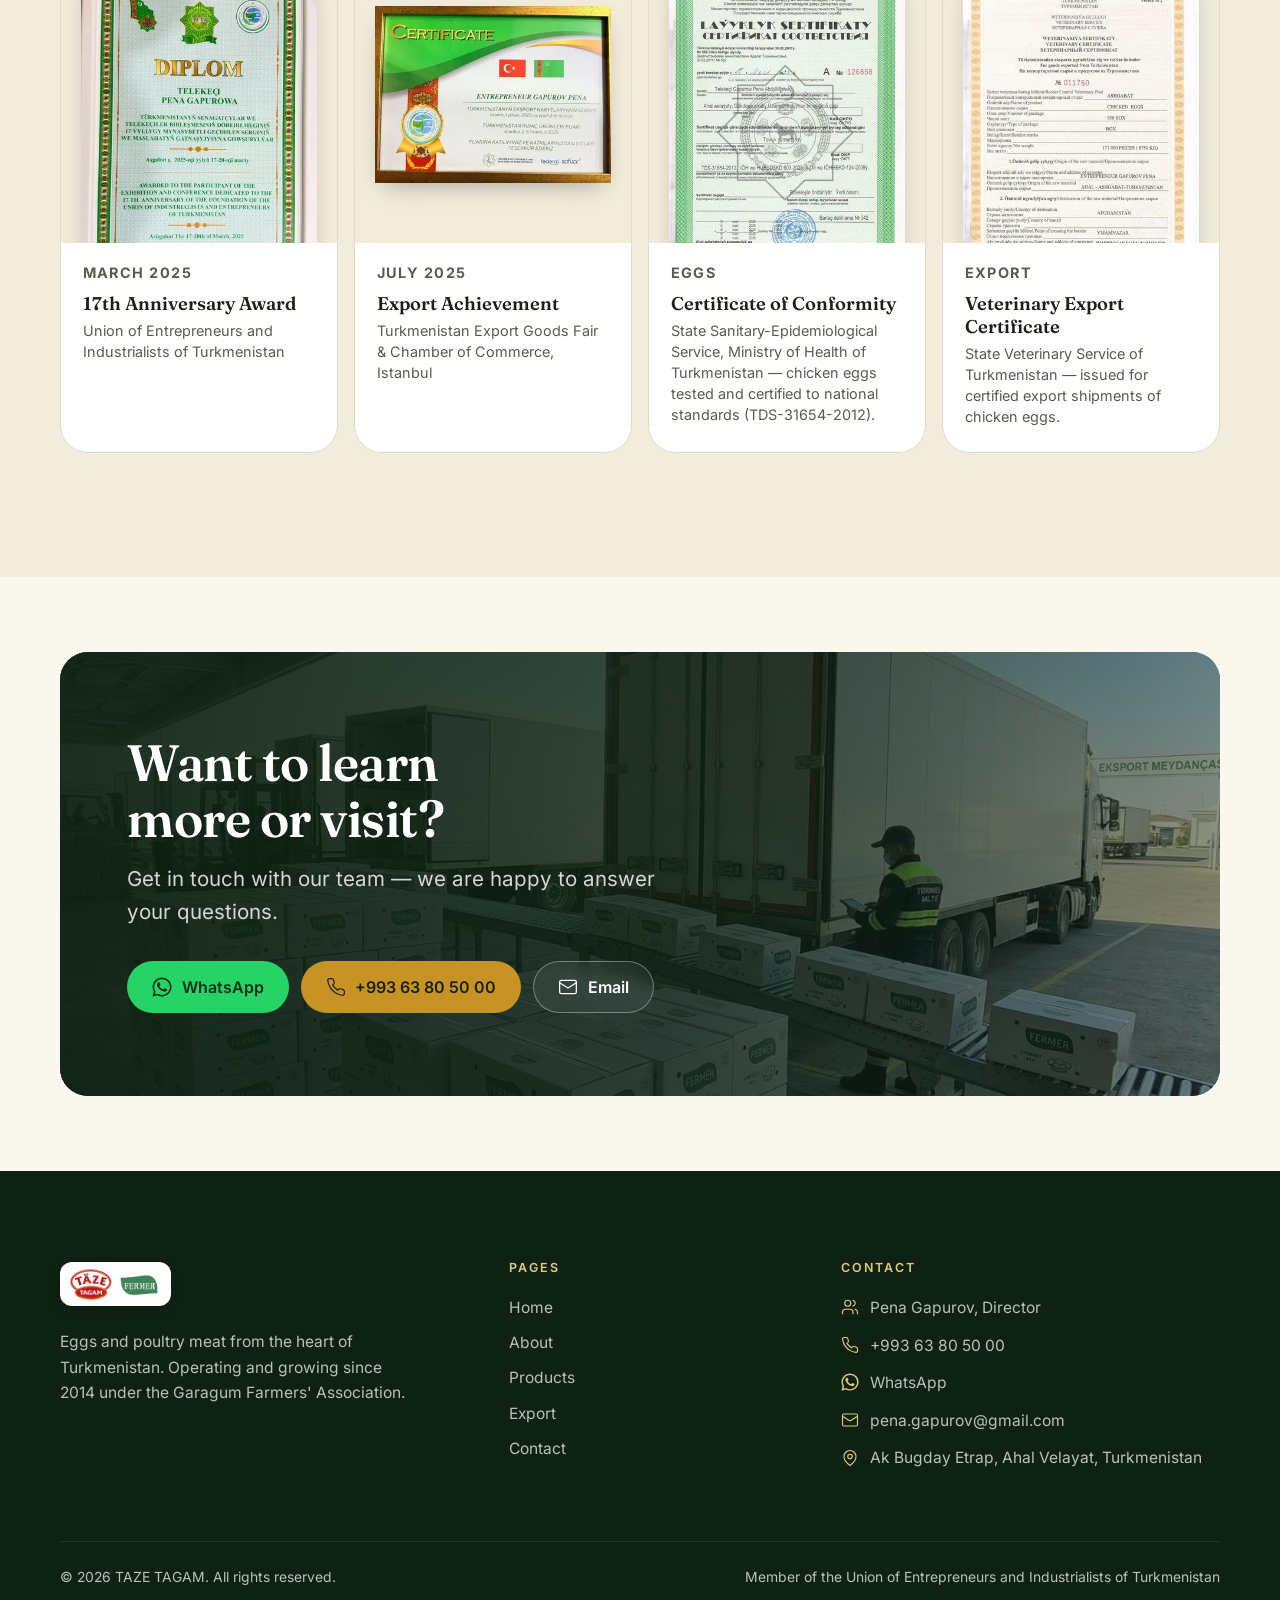
==== commit d5cd0880: "Add files via upload" ====
--- a/about/index.html
+++ b/about/index.html
@@ -1,477 +1,160 @@
 <!DOCTYPE html>
 <html lang="en">
 <head>
-    <meta charset="UTF-8">
-    <meta name="viewport" content="width=device-width, initial-scale=1.0">
-    <meta name="description" content="Two poultry farms in Ahal Velayat, Turkmenistan, producing table eggs and poultry meat at scale since 2014.">
-    <meta name="google-site-verification" content="3x5TuNVPzOp_HtWe9-bEVDqR6htUriOTR6dDkrmv5ek">
-    <script type="application/ld+json">
-    {
-      "@context": "https://schema.org",
-      "@type": "Organization",
-      "name": "TAZE TAGAM",
-      "url": "https://www.tazetagam.com/",
-      "description": "Large-scale egg production and premium poultry meat from Ahal Velayat, Turkmenistan. Exporting to Dubai, Qatar and Afghanistan since 2014.",
-      "foundingDate": "2014",
-      "telephone": "+99363805000",
-      "email": "pena.gapurov@gmail.com",
-      "address": {
-        "@type": "PostalAddress",
-        "addressRegion": "Ahal Velayat",
-        "addressCountry": "TM"
-      },
-      "founder": {
-        "@type": "Person",
-        "name": "Pena Gapurov",
-        "jobTitle": "Director",
-        "worksFor": {"@type": "Organization", "name": "TAZE TAGAM"},
-        "telephone": "+99363805000",
-        "email": "pena.gapurov@gmail.com"
-      }
-    }
-    </script>
-    <link rel="canonical" href="https://www.tazetagam.com/about/">
-    <link rel="alternate" hreflang="en" href="https://www.tazetagam.com/about/">
-    <link rel="alternate" hreflang="ru" href="https://www.tazetagam.com/ru/about/">
-    <link rel="alternate" hreflang="x-default" href="https://www.tazetagam.com/about/">
-    <title>About — TAZE TAGAM</title>
-    <link rel="icon" href="../static/favicon.ico" sizes="any">
-    <link rel="icon" type="image/png" sizes="32x32" href="../static/favicon-32.png">
-    <link rel="icon" type="image/png" sizes="16x16" href="../static/favicon-16.png">
-    <link rel="apple-touch-icon" sizes="180x180" href="../static/apple-touch-icon.png">
-    <link rel="preload" href="../static/fonts/inter-latin.woff2" as="font" type="font/woff2" crossorigin>
-    <link rel="preload" href="../static/fonts/fraunces-latin.woff2" as="font" type="font/woff2" crossorigin>
-    <style>
-        @font-face{font-family:'Fraunces';font-style:normal;font-weight:400 700;font-display:swap;src:url(../static/fonts/fraunces-latin-ext.woff2) format('woff2');unicode-range:U+0100-02BA, U+02BD-02C5, U+02C7-02CC, U+02CE-02D7, U+02DD-02FF, U+0304, U+0308, U+0329, U+1D00-1DBF, U+1E00-1E9F, U+1EF2-1EFF, U+2020, U+20A0-20AB, U+20AD-20C0, U+2113, U+2C60-2C7F, U+A720-A7FF;}
-        @font-face{font-family:'Fraunces';font-style:normal;font-weight:400 700;font-display:swap;src:url(../static/fonts/fraunces-latin.woff2) format('woff2');unicode-range:U+0000-00FF, U+0131, U+0152-0153, U+02BB-02BC, U+02C6, U+02DA, U+02DC, U+0304, U+0308, U+0329, U+2000-206F, U+20AC, U+2122, U+2191, U+2193, U+2212, U+2215, U+FEFF, U+FFFD;}
-        @font-face{font-family:'Inter';font-style:normal;font-weight:400 700;font-display:swap;src:url(../static/fonts/inter-cyrillic-ext.woff2) format('woff2');unicode-range:U+0460-052F, U+1C80-1C8A, U+20B4, U+2DE0-2DFF, U+A640-A69F, U+FE2E-FE2F;}
-        @font-face{font-family:'Inter';font-style:normal;font-weight:400 700;font-display:swap;src:url(../static/fonts/inter-cyrillic.woff2) format('woff2');unicode-range:U+0301, U+0400-045F, U+0490-0491, U+04B0-04B1, U+2116;}
-        @font-face{font-family:'Inter';font-style:normal;font-weight:400 700;font-display:swap;src:url(../static/fonts/inter-latin-ext.woff2) format('woff2');unicode-range:U+0100-02BA, U+02BD-02C5, U+02C7-02CC, U+02CE-02D7, U+02DD-02FF, U+0304, U+0308, U+0329, U+1D00-1DBF, U+1E00-1E9F, U+1EF2-1EFF, U+2020, U+20A0-20AB, U+20AD-20C0, U+2113, U+2C60-2C7F, U+A720-A7FF;}
-        @font-face{font-family:'Inter';font-style:normal;font-weight:400 700;font-display:swap;src:url(../static/fonts/inter-latin.woff2) format('woff2');unicode-range:U+0000-00FF, U+0131, U+0152-0153, U+02BB-02BC, U+02C6, U+02DA, U+02DC, U+0304, U+0308, U+0329, U+2000-206F, U+20AC, U+2122, U+2191, U+2193, U+2212, U+2215, U+FEFF, U+FFFD;}
-        :root{
-            --ink:#1c2118; --field:#234d2c; --field-deep:#18371f; --wheat:#c79324;
-            --wheat-soft:#e7c878; --wheat-ink:#876418; --paper:#faf7ef; --panel:#f1ead8; --line:#e2dac6;
-            --muted:#6b6a5c; --white:#fff;
-            --display:'Fraunces',Georgia,'Times New Roman',serif;
-            --body:'Inter',-apple-system,BlinkMacSystemFont,'Segoe UI',Roboto,sans-serif;
-            --maxw:1140px; --radius:14px;
-        }
-        *{margin:0;padding:0;box-sizing:border-box;}
-        html{scroll-behavior:smooth;}
-        @keyframes fadeIn{from{opacity:0}to{opacity:1}}
-        @keyframes slideUp{from{opacity:0;transform:translateY(20px)}to{opacity:1;transform:translateY(0)}}
-        @keyframes slideInLeft{from{opacity:0;transform:translateX(-30px)}to{opacity:1;transform:translateX(0)}}
-        @keyframes slideInRight{from{opacity:0;transform:translateX(30px)}to{opacity:1;transform:translateX(0)}}
-        @keyframes spin{from{transform:rotate(0deg)}to{transform:rotate(360deg)}}
-        @keyframes pulse{0%,100%{opacity:1}50%{opacity:0.8}}
-        @keyframes bounce{0%,100%{transform:translateY(0)}50%{transform:translateY(-8px)}}
-        @keyframes fadeInUp{from{opacity:0;transform:translateY(30px)}to{opacity:1;transform:translateY(0)}}
-        
-        body{font-family:var(--body);color:var(--ink);background:var(--paper);line-height:1.65;-webkit-font-smoothing:antialiased;}
-        .wrap{max-width:var(--maxw);margin:0 auto;padding:0 24px;}
-        a{color:inherit;text-decoration:none;}
-        
-        .topbar{background:var(--field-deep);color:#d8e3d2;font-size:0.8rem;letter-spacing:0.04em;}
-        .topbar .wrap{display:flex;justify-content:space-between;align-items:center;gap:16px;padding:8px 24px;flex-wrap:wrap;}
-        .topbar a{color:var(--wheat-soft);font-weight:500;}
-        
-        header.site{position:sticky;top:0;z-index:100;background:rgba(250,247,239,0.95);backdrop-filter:blur(12px);border-bottom:2px solid var(--line);box-shadow:0 2px 8px rgba(0,0,0,0.05);}
-        nav{display:flex;align-items:center;justify-content:space-between;padding:16px 24px;max-width:var(--maxw);margin:0 auto;}
-        
-        .brand{display:flex;align-items:center;gap:14px;text-decoration:none;}
-        .brand-logos{display:flex;align-items:center;gap:10px;flex:none;}
-        .brand-logos img{height:40px;width:auto;display:block;}
-        .brand-logos .mark{width:40px;height:40px;flex:none;}
-        .brand-logos .logo-ph{height:40px;min-width:54px;border:1px dashed var(--line);border-radius:8px;display:flex;align-items:center;justify-content:center;font-size:0.58rem;color:var(--muted);padding:0 7px;text-transform:uppercase;letter-spacing:0.08em;text-align:center;line-height:1.1;}
-        .brand-divider{width:1px;height:34px;background:var(--line);}
-        .brand-text{display:flex;flex-direction:column;}
-        .brand-text .name{font-family:var(--display);font-weight:600;font-size:1.2rem;letter-spacing:0.03em;color:var(--field-deep);line-height:1.1;border-bottom:1.5px solid var(--wheat);padding-bottom:4px;margin-bottom:4px;white-space:nowrap;}
-        .brand-text .name .amp{color:var(--wheat-ink);font-style:italic;padding:0 2px;}
-        .brand-text .sub{font-family:var(--body);font-size:0.65rem;letter-spacing:0.16em;text-transform:uppercase;color:var(--wheat-ink);font-weight:600;}
-        
-        .nav-wrap{display:flex;align-items:center;gap:8px;}
-        .nav-links{display:flex;gap:4px;list-style:none;align-items:center;}
-        .nav-links a{text-decoration:none;color:var(--ink);font-weight:500;font-size:0.95rem;padding:10px 16px;border-radius:8px;transition:all 0.25s ease;position:relative;display:flex;align-items:center;gap:6px;}
-        .nav-links a:hover{background:var(--panel);color:var(--field-deep);}
-        .nav-links a.active{background:var(--field);color:var(--white);font-weight:700;box-shadow:0 4px 14px rgba(36,77,44,0.2);}
-        .nav-links a.cta{background:var(--field);color:var(--white);margin-left:6px;box-shadow:0 4px 12px rgba(36,77,44,0.15);}
-        .nav-links a.cta:hover{background:var(--field-deep);transform:translateY(-2px);box-shadow:0 6px 16px rgba(36,77,44,0.25);}
-        
-        .lang-switch{display:flex;align-items:center;gap:2px;font-size:0.82rem;font-weight:600;margin-left:6px;}
-        .lang-switch a{padding:5px 8px;border-radius:6px;text-decoration:none;color:var(--muted);transition:all 0.2s;}
-        .lang-switch a.active{background:var(--field);color:var(--white);}
-        .lang-switch span{color:var(--muted);}
-        
-        .nav-toggle{display:none;background:none;border:1px solid var(--line);border-radius:8px;padding:8px 10px;cursor:pointer;font-size:1.1rem;color:var(--field);}
-        
-        .breadcrumbs{background:var(--panel);border-bottom:2px solid var(--wheat);padding:14px 0;font-size:0.9rem;display:none;font-weight:500;}
-        .breadcrumbs.show{display:block;}
-        .breadcrumbs a{color:var(--field);font-weight:700;transition:all 0.2s;}
-        .breadcrumbs a:hover{color:var(--field-deep);text-decoration:underline;}
-        .breadcrumbs span{color:var(--wheat);margin:0 10px;font-weight:700;}
-        
-        .btn{display:inline-flex;align-items:center;gap:8px;font-weight:600;font-size:0.98rem;padding:14px 28px;border-radius:999px;text-decoration:none;cursor:pointer;border:none;transition:all 0.3s ease;}
-        .btn-primary{background:var(--wheat);color:var(--field-deep);}
-        .btn-primary:hover{transform:translateY(-3px);box-shadow:0 12px 28px rgba(199,147,36,0.35);}
-        .btn-ghost{background:transparent;color:var(--white);border:1.5px solid rgba(255,255,255,0.5);}
-        .btn-ghost:hover{background:rgba(255,255,255,0.12);transform:translateY(-2px);}
-        .btn-dark{background:var(--field);color:var(--white);}
-        .btn-dark:hover{background:var(--field-deep);transform:translateY(-3px);box-shadow:0 10px 24px rgba(36,77,44,0.25);}
-        
-        .page-hero{background:linear-gradient(160deg,var(--field-deep) 0%,var(--field) 100%);color:var(--white);padding:60px 0 40px;}
-        .page-hero h1{font-family:var(--display);font-size:2.4rem;margin-bottom:12px;letter-spacing:-0.01em;}
-        .page-hero p{font-size:1.05rem;color:#dde7d8;max-width:50em;}
-        
-        .hero{background:radial-gradient(900px 500px at 80% -10%,rgba(199,147,36,0.18),transparent 60%),linear-gradient(160deg,var(--field-deep) 0%,var(--field) 100%);color:var(--white);padding:88px 0 0;overflow:hidden;}
-        .hero-grid{display:grid;grid-template-columns:1.15fr 0.85fr;gap:48px;align-items:center;}
-        .eyebrow{display:inline-flex;align-items:center;gap:8px;font-size:0.78rem;letter-spacing:0.16em;text-transform:uppercase;color:var(--wheat-ink);font-weight:600;margin-bottom:20px;}.hero .eyebrow,.page-hero .eyebrow{color:var(--wheat-soft);}
-        .eyebrow::before{content:"";width:26px;height:2px;background:var(--wheat);display:inline-block;}
-        .hero h1{font-family:var(--display);font-weight:600;font-size:clamp(2.3rem,5vw,3.7rem);line-height:1.05;letter-spacing:-0.01em;margin-bottom:22px;}
-        .hero h1 em{color:var(--wheat-soft);font-style:normal;}
-        .hero p.lead{font-size:1.12rem;color:#dde7d8;max-width:32em;margin-bottom:32px;}
-        .hero-actions{display:flex;gap:14px;flex-wrap:wrap;}
-        .hero-panel{background:rgba(255,255,255,0.06);border:1px solid rgba(255,255,255,0.14);border-radius:var(--radius);padding:28px;}
-        .hero-panel h2{font-family:var(--body);font-size:0.74rem;letter-spacing:0.16em;text-transform:uppercase;color:var(--wheat-soft);margin-bottom:18px;font-weight:600;}
-        .panel-stat{padding:14px 0;border-bottom:1px solid rgba(255,255,255,0.12);}
-        .panel-stat:last-child{border-bottom:none;}
-        .panel-stat .num{font-family:var(--display);font-size:1.9rem;font-weight:600;line-height:1;}
-        .panel-stat .label{font-size:0.9rem;color:#cdd8c8;margin-top:4px;}
-        
-        .hero-strip{margin-top:64px;background:var(--wheat);color:var(--field-deep);}
-        .hero-strip .wrap{display:flex;justify-content:space-between;gap:24px;padding:16px 24px;flex-wrap:wrap;font-weight:600;font-size:0.92rem;}
-        
-        section.block{padding:80px 0;animation:fadeInUp 0.8s ease-out;}
-        section.block.alt{background:var(--panel);}
-        .section-head{max-width:38em;margin-bottom:48px;animation:slideUp 0.7s ease-out;}
-        .section-head .eyebrow{color:var(--wheat-ink);}
-        .section-head .eyebrow::before{background:var(--wheat);}
-        .section-head h2{font-family:var(--display);font-weight:600;font-size:clamp(1.8rem,3.5vw,2.6rem);line-height:1.1;color:var(--field-deep);letter-spacing:-0.01em;margin-bottom:12px;}
-        .section-head p{color:var(--muted);font-size:1.05rem;margin-top:14px;}
-        
-        .streams{display:grid;grid-template-columns:1fr 1fr;gap:28px;}
-        .stream{background:var(--white);border:1px solid var(--line);border-radius:var(--radius);overflow:hidden;display:flex;flex-direction:column;animation:slideUp 0.7s ease-out;transition:all 0.3s ease;}
-        .stream:hover{transform:translateY(-6px);box-shadow:0 16px 40px rgba(36,77,44,0.12);}
-        .stream .media{height:300px;background:linear-gradient(135deg,var(--field) 0%,var(--field-deep) 100%);color:rgba(255,255,255,0.85);display:flex;align-items:center;justify-content:center;text-align:center;font-size:0.85rem;padding:20px;overflow:hidden;}
-        .stream:nth-child(2) .media{background:linear-gradient(135deg,var(--wheat) 0%,#a9781b 100%);}
-        .stream .media img{width:100%;height:100%;object-fit:cover;object-position:center;display:block;}
-        .stream .body{padding:28px;flex:1;display:flex;flex-direction:column;}
-        .stream h2,.stream h3{font-family:var(--display);font-size:1.5rem;color:var(--field-deep);margin-bottom:10px;}
-        .stream p{color:var(--muted);margin-bottom:16px;flex:1;}
-        .stream ul{list-style:none;margin-top:auto;}
-        .stream li{padding:7px 0 7px 26px;position:relative;color:var(--ink);}
-        .stream li::before{content:"";position:absolute;left:0;top:15px;width:9px;height:9px;border-radius:50%;background:var(--wheat);}
-        
-        .features{display:grid;grid-template-columns:repeat(3,1fr);gap:24px;}
-        .feature{background:var(--white);border:1px solid var(--line);border-radius:var(--radius);padding:28px;animation:slideUp 0.7s ease-out;transition:all 0.3s ease;}
-        .feature:hover{transform:translateY(-4px);box-shadow:0 12px 28px rgba(36,77,44,0.1);}
-        .feature .ic{width:44px;height:44px;border-radius:10px;background:var(--panel);display:flex;align-items:center;justify-content:center;margin-bottom:16px;color:var(--field);}
-        .feature h3{font-size:1.15rem;color:var(--field-deep);margin-bottom:8px;}
-        .feature p{color:var(--muted);font-size:0.96rem;}
-        
-        .export-band{background:linear-gradient(160deg,var(--field-deep),var(--field));color:var(--white);}
-        .export-countries{display:flex;gap:16px;flex-wrap:wrap;margin-top:28px;}
-        .country-chip{background:rgba(255,255,255,0.08);border:1px solid rgba(255,255,255,0.18);border-radius:999px;padding:12px 26px;font-weight:600;font-size:1.05rem;transition:all 0.2s;}
-        .country-chip:hover{background:rgba(255,255,255,0.12);transform:translateY(-2px);}
-        
-        .farms{display:grid;grid-template-columns:1fr 1fr;gap:24px;}
-        .farm{background:var(--white);border:1px solid var(--line);border-left:4px solid var(--wheat);border-radius:var(--radius);padding:28px;animation:slideUp 0.7s ease-out;transition:all 0.3s ease;}
-        .farm:hover{transform:translateY(-4px);box-shadow:0 12px 28px rgba(36,77,44,0.1);}
-        .farm .tag{font-size:0.74rem;letter-spacing:0.14em;text-transform:uppercase;color:var(--wheat-ink);font-weight:700;}
-        .farm h3{font-family:var(--display);font-size:1.5rem;color:var(--field-deep);margin:6px 0 10px;}
-        .farm p{color:var(--muted);}
-        .farm-logo{height:110px;display:flex;align-items:center;justify-content:center;background:var(--white);border:1px solid var(--line);border-radius:10px;margin-bottom:18px;padding:14px;text-align:center;font-size:0.78rem;color:var(--muted);line-height:1.4;}
-        .farm-logo img{max-height:80px;max-width:100%;object-fit:contain;display:block;}
-        .farm .dir{margin-top:16px;padding-top:14px;border-top:1px solid var(--line);font-size:0.92rem;color:var(--ink);font-weight:600;}
-        .farm .dir span{color:var(--muted);font-weight:400;}
-        .farms-note{color:var(--muted);font-size:1.05rem;margin-top:14px;max-width:52em;}
-        
-        .cta-band{background:var(--wheat);color:var(--field-deep);}
-        .cta-band .wrap{text-align:center;padding:64px 24px;}
-        .cta-band h2{font-family:var(--display);font-size:clamp(1.8rem,3.5vw,2.6rem);color:var(--field-deep);margin-bottom:14px;}
-        .cta-band p{color:#3e3311;font-size:1.08rem;margin-bottom:28px;max-width:50em;margin-left:auto;margin-right:auto;}
-        
-        footer.site{background:var(--field-deep);color:#c8d3c2;padding:56px 0 28px;}
-        .foot-grid{display:grid;grid-template-columns:1.4fr 1fr 1fr;gap:40px;}
-        footer.site h2{color:var(--wheat-soft);font-size:0.78rem;letter-spacing:0.14em;text-transform:uppercase;margin-bottom:16px;font-weight:700;}
-        footer.site a{color:#c8d3c2;transition:color 0.2s;}
-        footer.site a:hover{color:var(--white);}
-        footer.site ul{list-style:none;}
-        footer.site li{padding:6px 0;font-size:0.95rem;}
-        .foot-brand .name{font-family:var(--display);font-size:1.5rem;color:var(--white);letter-spacing:0.06em;}
-        .foot-brand p{margin-top:12px;font-size:0.94rem;max-width:32ch;line-height:1.6;}
-        .foot-bottom{border-top:1px solid rgba(255,255,255,0.12);margin-top:40px;padding-top:20px;font-size:0.85rem;color:#93a08c;display:flex;justify-content:space-between;gap:16px;flex-wrap:wrap;}
-        
-        .back-to-top{position:fixed;bottom:28px;right:28px;width:48px;height:48px;background:var(--field);color:var(--white);border:none;border-radius:999px;cursor:pointer;display:none;align-items:center;justify-content:center;z-index:90;transition:all 0.3s ease;box-shadow:0 6px 20px rgba(36,77,44,0.3);}
-        .back-to-top:hover{background:var(--field-deep);transform:translateY(-3px);box-shadow:0 10px 28px rgba(36,77,44,0.4);}
-        .back-to-top.show{display:flex;}
-        .hov-dark{transition:all 0.25s;}
-        .hov-dark:hover{background:var(--field-deep) !important;transform:translateY(-2px);}
-        .hov-gold{transition:all 0.25s ease;}
-        .hov-gold:hover{transform:translateY(-2px);box-shadow:0 8px 20px rgba(199,147,36,0.3);}
-        
-        #cookieBanner{position:fixed;bottom:0;left:0;right:0;background:var(--field-deep);color:var(--white);padding:16px;z-index:999;display:none;font-size:0.9rem;box-shadow:0 -2px 12px rgba(0,0,0,0.2);}
-        
-        /* ===== Decorative touches ===== */
-        /* Glowing gold call-to-action buttons with a passing shine */
-        .btn-primary{position:relative;overflow:hidden;animation:glowPulse 3.2s ease-in-out infinite;}
-        @keyframes glowPulse{0%,100%{box-shadow:0 0 0 rgba(199,147,36,0);}50%{box-shadow:0 0 26px rgba(199,147,36,0.5);}}
-        .btn-primary::after{content:"";position:absolute;top:0;left:-80%;width:45%;height:100%;background:linear-gradient(105deg,transparent,rgba(255,255,255,0.5),transparent);transform:skewX(-20deg);animation:shine 5s ease-in-out infinite;}
-        @keyframes shine{0%,65%{left:-80%;}100%{left:150%;}}
-        .cta-band .btn-dark{animation:glowPulseGreen 3.2s ease-in-out infinite;}
-        @keyframes glowPulseGreen{0%,100%{box-shadow:0 0 0 rgba(36,77,44,0);}50%{box-shadow:0 0 24px rgba(36,77,44,0.45);}}
-        /* Floating egg illustration */
-        .egg-anim{animation:floatBob 4.5s ease-in-out infinite;}
-        @keyframes floatBob{0%,100%{transform:translateY(0) rotate(-2deg);}50%{transform:translateY(-12px) rotate(2deg);}}
-        /* Subtle egg-pattern texture on tinted sections */
-        section.block.alt{background-image:url("data:image/svg+xml,%3Csvg xmlns='http://www.w3.org/2000/svg' width='130' height='130'%3E%3Cellipse cx='32' cy='32' rx='10' ry='13' fill='%23c79324' opacity='0.07'/%3E%3Cellipse cx='98' cy='98' rx='10' ry='13' fill='%23244d2c' opacity='0.05'/%3E%3C/svg%3E");}
-        .cta-band{background-image:url("data:image/svg+xml,%3Csvg xmlns='http://www.w3.org/2000/svg' width='130' height='130'%3E%3Cellipse cx='32' cy='32' rx='10' ry='13' fill='%23244d2c' opacity='0.08'/%3E%3Cellipse cx='98' cy='98' rx='10' ry='13' fill='%23ffffff' opacity='0.1'/%3E%3C/svg%3E");}
-        /* Feature icons wake up on hover */
-        .feature .ic{transition:all 0.3s ease;}
-        .feature:hover .ic{background:var(--wheat);color:var(--field-deep);transform:rotate(-8deg) scale(1.1);}
-        /* Photos zoom gently inside their cards */
-        .stream .media img{transition:transform 0.6s ease;}
-        .stream:hover .media img{transform:scale(1.06);}
-        /* Golden gradient on the big statistic numbers */
-        .panel-stat .num{background:linear-gradient(120deg,#f3d98b,var(--wheat-soft) 60%,#e9b949);-webkit-background-clip:text;background-clip:text;color:transparent;}
-        /* Scroll-reveal (class added by JS; without JS everything stays visible) */
-        .reveal{opacity:0;transform:translateY(26px);transition:opacity 0.7s ease,transform 0.7s ease;}
-        .reveal.reveal-in{opacity:1;transform:translateY(0);}
-        @media (max-width:860px){
-            .hero-grid,.streams,.farms,.foot-grid,.features{grid-template-columns:1fr;}
-            /* Collapse every inline-styled multi-column grid to a single column */
-            [style*="grid-template-columns"]{grid-template-columns:1fr !important;}
-            .topbar .wrap{justify-content:center;text-align:center;font-size:0.72rem;}
-            .brand-text .name{white-space:normal;font-size:1.05rem;}
-            .wrap{padding-left:18px;padding-right:18px;}
-            .nav-links{display:none;position:absolute;top:100%;left:0;right:0;flex-direction:column;background:var(--paper);border-bottom:1px solid var(--line);padding:12px 24px 20px;gap:4px;}
-            .nav-links.open{display:flex;}
-            .nav-links a{padding:12px 14px;}
-            .nav-links a.cta{margin-left:0;text-align:center;}
-            .nav-toggle{display:block;}
-            .hero{padding-top:56px;}
-            .hero-strip{margin-top:48px;}
-            .back-to-top{bottom:20px;right:20px;width:44px;height:44px;}
-        }
-        @media (prefers-reduced-motion:reduce){*{scroll-behavior:auto;animation:none !important;transition:none !important;}}
-    </style>
+<meta charset="UTF-8">
+<meta name="viewport" content="width=device-width, initial-scale=1">
+<title>About — TAZE TAGAM</title>
+<meta name="description" content="Two poultry farms in Ahal Velayat, Turkmenistan, producing table eggs and poultry meat at scale since 2014.">
+<meta name="theme-color" content="#18371f">
+<link rel="canonical" href="https://www.tazetagam.com/about/">
+<link rel="alternate" hreflang="en" href="https://www.tazetagam.com/about/">
+<link rel="alternate" hreflang="ru" href="https://www.tazetagam.com/ru/about/">
+<link rel="alternate" hreflang="x-default" href="https://www.tazetagam.com/about/">
+<meta property="og:type" content="website">
+<meta property="og:site_name" content="TAZE TAGAM">
+<meta property="og:title" content="About — TAZE TAGAM">
+<meta property="og:description" content="Two poultry farms in Ahal Velayat, Turkmenistan, producing table eggs and poultry meat at scale since 2014.">
+<meta property="og:url" content="https://www.tazetagam.com/about/">
+<meta property="og:image" content="https://www.tazetagam.com/static/img/og-image.jpg">
+<meta property="og:image:width" content="1200">
+<meta property="og:image:height" content="630">
+<meta property="og:locale" content="en_US">
+<meta name="twitter:card" content="summary_large_image">
+<meta name="twitter:title" content="About — TAZE TAGAM">
+<meta name="twitter:description" content="Two poultry farms in Ahal Velayat, Turkmenistan, producing table eggs and poultry meat at scale since 2014.">
+<meta name="twitter:image" content="https://www.tazetagam.com/static/img/og-image.jpg">
+<link rel="icon" href="../static/favicon.ico" sizes="any">
+<link rel="icon" type="image/png" sizes="32x32" href="../static/favicon-32.png">
+<link rel="icon" type="image/png" sizes="16x16" href="../static/favicon-16.png">
+<link rel="apple-touch-icon" sizes="180x180" href="../static/apple-touch-icon.png">
+<link rel="preload" href="../static/fonts/fraunces-latin.woff2" as="font" type="font/woff2" crossorigin>
+<link rel="preload" href="../static/fonts/inter-latin.woff2" as="font" type="font/woff2" crossorigin>
+<link rel="stylesheet" href="../static/css/site.css?v=2">
+<script type="application/ld+json">{"@context": "https://schema.org", "@type": "BreadcrumbList", "itemListElement": [{"@type": "ListItem", "position": 1, "name": "Home", "item": "https://www.tazetagam.com/"}, {"@type": "ListItem", "position": 2, "name": "About", "item": "https://www.tazetagam.com/about/"}]}</script>
 </head>
 <body>
-    <div class="topbar">
-        <div class="wrap">
-            <span>Garagum Farmers&#39; Association · Türkmenistan</span>
-            <span>Member of the Union of Entrepreneurs and Industrialists of Turkmenistan · <a href="tel:+99363805000">+993 63 80 50 00</a></span>
-        </div>
+<a class="skip-link" href="#main">Skip to content</a>
+<header class="site-header">
+  <div class="container">
+    <a class="brand" href="../" aria-label="TAZE TAGAM — Home">
+      <span class="brand-badge"><img src="../static/img/logo.webp" alt="Täze Tagam logo" width="201" height="160"><img src="../static/img/logo2.webp" alt="Fermer logo" width="488" height="324"></span>
+      <span class="brand-text"><strong>Taze Tagam &amp; Fermer</strong><span>Eggs · Poultry · Export</span></span>
+    </a>
+    <nav class="nav" aria-label="Main navigation"><ul><li><a href="../">Home</a></li><li><a href="../about/" aria-current="page">About</a></li><li><a href="../products/">Products</a></li><li><a href="../export/">Export</a></li><li><a href="../contact/">Contact</a></li></ul></nav>
+    <div class="lang" aria-label="Language / Язык"><a href="../about/" hreflang="en" lang="en" aria-current="true">EN</a><a href="../ru/about/" hreflang="ru" lang="ru">RU</a></div>
+    <a class="btn btn--gold header-cta" href="https://wa.me/99363805000?text=Hello%21%20I%27m%20interested%20in%20TAZE%20TAGAM%20products.%20Please%20send%20me%20a%20quote." target="_blank" rel="noopener"><svg viewBox="0 0 24 24" fill="none" stroke="currentColor" stroke-width="1.5" stroke-linecap="round" stroke-linejoin="round" aria-hidden="true" focusable="false"><path fill="currentColor" stroke="none" d="M17.47 14.38c-.3-.15-1.76-.87-2.03-.97-.27-.1-.47-.15-.67.15-.2.3-.77.97-.94 1.17-.17.2-.35.22-.64.07-.3-.15-1.26-.46-2.4-1.48-.89-.79-1.49-1.77-1.66-2.07-.17-.3-.02-.46.13-.61.13-.13.3-.35.45-.52.15-.17.2-.3.3-.5.1-.2.05-.37-.02-.52-.08-.15-.67-1.61-.92-2.2-.24-.58-.49-.5-.67-.51l-.57-.01c-.2 0-.52.07-.79.37-.27.3-1.04 1.02-1.04 2.48s1.07 2.88 1.21 3.07c.15.2 2.1 3.2 5.08 4.49.71.31 1.26.49 1.69.63.71.23 1.36.2 1.87.12.57-.09 1.76-.72 2-1.41.25-.7.25-1.29.17-1.41-.07-.12-.27-.2-.57-.35zM12.04 21.5h-.01a9.45 9.45 0 0 1-4.82-1.32l-.35-.21-3.58.94.96-3.49-.23-.36a9.43 9.43 0 0 1-1.45-5.03c0-5.22 4.25-9.47 9.48-9.47 2.53 0 4.9.99 6.7 2.78a9.4 9.4 0 0 1 2.77 6.7c0 5.23-4.25 9.47-9.47 9.47zm8.06-17.53A11.32 11.32 0 0 0 12.04.63C5.76.63.66 5.73.66 12c0 2 .52 3.96 1.52 5.69L.57 23.5l5.95-1.56a11.36 11.36 0 0 0 5.52 1.4h.01c6.27 0 11.38-5.1 11.38-11.37 0-3.04-1.18-5.9-3.33-8.05z"/></svg>Get a quote</a>
+    <button class="menu-toggle" type="button" aria-expanded="false" aria-controls="mobile-menu" aria-label="Open menu"><svg viewBox="0 0 24 24" fill="none" stroke="currentColor" stroke-width="1.5" stroke-linecap="round" stroke-linejoin="round" aria-hidden="true" focusable="false"><path d="M4 7h16M4 12h16M4 17h16"/></svg></button>
+  </div>
+</header>
+<div class="mobile-menu" id="mobile-menu" aria-hidden="true" inert>
+  <div class="mobile-menu__top">
+    <a class="brand" href="../" aria-label="TAZE TAGAM"><span class="brand-badge"><img src="../static/img/logo.webp" alt="Täze Tagam logo" width="201" height="160"><img src="../static/img/logo2.webp" alt="Fermer logo" width="488" height="324"></span></a>
+    <button class="menu-toggle menu-close" type="button" aria-label="Close menu" style="display:inline-flex;border-color:rgba(255,255,255,.3)"><svg viewBox="0 0 24 24" fill="none" stroke="currentColor" stroke-width="1.5" stroke-linecap="round" stroke-linejoin="round" aria-hidden="true" focusable="false"><path d="M18 6 6 18M6 6l12 12"/></svg></button>
+  </div>
+  <nav aria-label="Main navigation"><a href="../">Home</a><a href="../about/" aria-current="page">About</a><a href="../products/">Products</a><a href="../export/">Export</a><a href="../contact/">Contact</a></nav>
+  <div class="lang" aria-label="Language / Язык"><a href="../about/" hreflang="en" lang="en" aria-current="true">EN</a><a href="../ru/about/" hreflang="ru" lang="ru">RU</a></div>
+  <div class="mobile-menu__foot">
+    <a class="btn btn--wa" href="https://wa.me/99363805000?text=Hello%21%20I%27m%20interested%20in%20TAZE%20TAGAM%20products.%20Please%20send%20me%20a%20quote." target="_blank" rel="noopener"><svg viewBox="0 0 24 24" fill="none" stroke="currentColor" stroke-width="1.5" stroke-linecap="round" stroke-linejoin="round" aria-hidden="true" focusable="false"><path fill="currentColor" stroke="none" d="M17.47 14.38c-.3-.15-1.76-.87-2.03-.97-.27-.1-.47-.15-.67.15-.2.3-.77.97-.94 1.17-.17.2-.35.22-.64.07-.3-.15-1.26-.46-2.4-1.48-.89-.79-1.49-1.77-1.66-2.07-.17-.3-.02-.46.13-.61.13-.13.3-.35.45-.52.15-.17.2-.3.3-.5.1-.2.05-.37-.02-.52-.08-.15-.67-1.61-.92-2.2-.24-.58-.49-.5-.67-.51l-.57-.01c-.2 0-.52.07-.79.37-.27.3-1.04 1.02-1.04 2.48s1.07 2.88 1.21 3.07c.15.2 2.1 3.2 5.08 4.49.71.31 1.26.49 1.69.63.71.23 1.36.2 1.87.12.57-.09 1.76-.72 2-1.41.25-.7.25-1.29.17-1.41-.07-.12-.27-.2-.57-.35zM12.04 21.5h-.01a9.45 9.45 0 0 1-4.82-1.32l-.35-.21-3.58.94.96-3.49-.23-.36a9.43 9.43 0 0 1-1.45-5.03c0-5.22 4.25-9.47 9.48-9.47 2.53 0 4.9.99 6.7 2.78a9.4 9.4 0 0 1 2.77 6.7c0 5.23-4.25 9.47-9.47 9.47zm8.06-17.53A11.32 11.32 0 0 0 12.04.63C5.76.63.66 5.73.66 12c0 2 .52 3.96 1.52 5.69L.57 23.5l5.95-1.56a11.36 11.36 0 0 0 5.52 1.4h.01c6.27 0 11.38-5.1 11.38-11.37 0-3.04-1.18-5.9-3.33-8.05z"/></svg>WhatsApp</a>
+    <a class="btn btn--ghost-light" href="tel:+99363805000"><svg viewBox="0 0 24 24" fill="none" stroke="currentColor" stroke-width="1.5" stroke-linecap="round" stroke-linejoin="round" aria-hidden="true" focusable="false"><path d="M22 16.9v3a2 2 0 0 1-2.2 2 19.8 19.8 0 0 1-8.6-3.1 19.5 19.5 0 0 1-6-6A19.8 19.8 0 0 1 2.1 4.2 2 2 0 0 1 4.1 2h3a2 2 0 0 1 2 1.7c.1.9.4 1.8.7 2.7a2 2 0 0 1-.5 2.1L8 9.8a16 16 0 0 0 6 6l1.3-1.3a2 2 0 0 1 2.1-.4c.9.3 1.8.6 2.7.7a2 2 0 0 1 1.7 2z"/></svg>+993 63 80 50 00</a>
+  </div>
+</div>
+<main id="main">
+<section class="page-hero">
+  <div class="container page-hero__grid">
+    <div>
+      <nav aria-label="Breadcrumb"><ol class="breadcrumb"><li><a href="../">Home</a></li><li aria-current="page">About</li></ol></nav>
+      <span class="eyebrow">About the enterprise</span>
+      <h1>An integrated farm, growing since 2014</h1>
+      <p class="lead">TAZE TAGAM produces both table eggs and poultry meat at scale in Ahal Velayat, Turkmenistan — and brings them to local and international markets.</p>
+      
     </div>
-    
-    <header class="site">
-        <nav>
-            <a class="brand" href="../">
-                <span class="brand-logos">
-                    
-                    <img src="../static/img/logo.webp" alt="Taze Tagam logo" width="201" height="160">
-                    
-                    
-                    <img src="../static/img/logo2.webp" alt="Fermer logo" width="488" height="324">
-                    
-                </span>
-                <span class="brand-divider"></span>
-                <span class="brand-text">
-                    <span class="name">Taze Tagam <span class="amp">&</span> Fermer</span>
-                    <span class="sub">Eggs · Poultry · Export</span>
-                </span>
-            </a>
-            <div class="nav-wrap">
-                <button class="nav-toggle" aria-label="Menu">☰</button>
-                <ul class="nav-links" id="navlinks">
-                    <li><a href="../" class="">Home</a></li>
-                    <li><a href="../about/" class="active">About</a></li>
-                    <li><a href="../products/" class="">Products</a></li>
-                    <li><a href="../export/" class="">Export</a></li>
-                    <li><a href="../contact/" class=" cta" title="">Contact</a></li>
-                    <li class="lang-switch">
-                        <a href="../about/" class="active">EN</a>
-                        <span>|</span>
-                        <a href="../ru/about/" class="">RU</a>
-                    </li>
-                    
-                </ul>
-            </div>
-        </nav>
-    </header>
-    
-    
-    <div class="breadcrumbs show">
-        <div class="wrap" style="display:flex;align-items:center;gap:8px">
-            <a href="../">TAZE TAGAM</a>
-            <span>/</span>
-            <span style="color:var(--field);font-weight:600">About</span>
-            
-            
-            
-            
-            
-        </div>
-    </div>
-    
-    
-    <main>
-        
-<section class="hero" style="padding-bottom:64px">
-    <div class="wrap">
-        <span class="eyebrow">About the enterprise</span>
-        <h1 style="max-width:16ch">An integrated farm, growing since 2014</h1>
-        <p class="lead">TAZE TAGAM produces both table eggs and poultry meat at scale in Ahal Velayat, Turkmenistan — and brings them to local and international markets.</p>
-    </div>
-</section>
-<section class="block">
-    <div class="wrap" style="display:grid;grid-template-columns:1fr 1fr;gap:48px;align-items:start">
-        <div class="prose">
-            <span class="eyebrow" style="color:var(--wheat)">Our story</span>
-            <h2 style="font-family:var(--display);color:var(--field-deep);font-size:2rem;margin:10px 0 18px">From two farms to export markets</h2>
-            <p>Since 2014 we have been operating and steadily growing as a dual-stream agricultural enterprise — combining high-volume egg production with advanced broiler rearing for premium poultry meat.</p>
-            <p>We operate under the Garagum Farmers&#39; Association in Ak Bugday Etrap, Ahal Velayat, and are a member of the Union of Entrepreneurs and Industrialists of Turkmenistan. Our goal is simple: dependable, fresh products at fair prices, produced to a consistent standard across both of our farms.</p>
-        </div>
-        <div>
-            <p class="lead-quote">&laquo;Two farms working to one standard of freshness.&raquo;</p>
-            <div class="features" style="grid-template-columns:1fr;margin-top:28px">
-                <div class="feature"><h3>200,000 layers</h3><p>Egg-laying hens in modern, climate-controlled houses.</p></div>
-                <div class="feature"><h3>200,000 broilers</h3><p>Reared simultaneously for premium poultry-meat processing.</p></div>
-            </div>
-        </div>
-    </div>
-</section>
-<section class="block alt">
-    <div class="wrap">
-        <div class="section-head">
-            <span class="eyebrow">How we work</span>
-            <h2>Scale, hygiene and reliability</h2>
-        </div>
-        <div class="features">
-            <div class="feature"><div class="ic"><svg width="22" height="22" viewBox="0 0 24 24" fill="none" stroke="currentColor" stroke-width="2"><path d="M3 21V8l9-5 9 5v13" stroke-linecap="round" stroke-linejoin="round"/></svg></div><h3>Modern facilities</h3><p>Large, purpose-built layer and broiler houses kept clean and controlled.</p></div>
-            <div class="feature"><div class="ic"><svg width="22" height="22" viewBox="0 0 24 24" fill="none" stroke="currentColor" stroke-width="2"><rect x="3" y="8" width="13" height="10" rx="1"/><path d="M16 11h4l1 3v4h-5z"/><circle cx="7" cy="20" r="1.6"/><circle cx="18" cy="20" r="1.6"/></svg></div><h3>Export logistics</h3><p>Storage, preparation and loading set up for international shipping.</p></div>
-            <div class="feature"><div class="ic"><svg width="22" height="22" viewBox="0 0 24 24" fill="none" stroke="currentColor" stroke-width="2"><path d="M20 6L9 17l-5-5" stroke-linecap="round" stroke-linejoin="round"/></svg></div><h3>Membership</h3><p>Member of the Union of Entrepreneurs and Industrialists of Turkmenistan, operating under the Garagum Farmers&#39; Association.</p></div>
-        </div>
-    </div>
-</section>
-<section class="block">
-    <div class="wrap">
-        <div class="section-head">
-            <span class="eyebrow">Recognition</span>
-            <h2>Certifications and awards</h2>
-            <p>Pena Gapurov, our director, has been recognized by Turkmenistan&#39;s leading business organizations for his work in agricultural enterprise and international trade.</p>
-        </div>
-        <div style="display:grid;grid-template-columns:1fr 1fr;gap:28px;margin-top:40px">
-            
-            
-            <div class="cert-card" style="background:var(--white);border:1px solid var(--line);border-radius:var(--radius);overflow:hidden">
-                <a href="../static/img/cert1.webp" target="_blank" rel="noopener" title="Click to view full size" style="height:240px;background:#f0f8f4;display:flex;align-items:center;justify-content:center;padding:16px;overflow:hidden">
-                    <img src="../static/img/cert1.webp" alt="17th Anniversary Award" style="max-height:100%;max-width:100%;object-fit:contain" width="800" height="1067" loading="lazy" decoding="async">
-                </a>
-                <div style="padding:22px">
-                    <h3 style="font-family:var(--display);color:var(--field-deep);font-size:1.2rem;margin-bottom:8px">17th Anniversary Award</h3>
-                    <p style="color:var(--muted);font-size:0.95rem">Union of Entrepreneurs and Industrialists of Turkmenistan, March 2025</p>
-                </div>
-            </div>
-            
-            
-            
-            <div class="cert-card" style="background:var(--white);border:1px solid var(--line);border-radius:var(--radius);overflow:hidden">
-                <a href="../static/img/cert2.webp" target="_blank" rel="noopener" title="Click to view full size" style="height:240px;background:#f0f8f4;display:flex;align-items:center;justify-content:center;padding:16px;overflow:hidden">
-                    <img src="../static/img/cert2.webp" alt="Export Achievement" style="max-height:100%;max-width:100%;object-fit:contain" width="800" height="600" loading="lazy" decoding="async">
-                </a>
-                <div style="padding:22px">
-                    <h3 style="font-family:var(--display);color:var(--field-deep);font-size:1.2rem;margin-bottom:8px">Export Achievement</h3>
-                    <p style="color:var(--muted);font-size:0.95rem">Turkmenistan Export Goods Fair &amp; Chamber of Commerce, Istanbul, July 2025</p>
-                </div>
-            </div>
-            
-            
-            
-            <div class="cert-card" style="background:var(--white);border:1px solid var(--line);border-radius:var(--radius);overflow:hidden">
-                <a href="../static/img/cert3.webp" target="_blank" rel="noopener" title="Click to view full size" style="height:240px;background:#f0f8f4;display:flex;align-items:center;justify-content:center;padding:16px;overflow:hidden">
-                    <img src="../static/img/cert3.webp" alt="Certificate of Conformity" style="max-height:100%;max-width:100%;object-fit:contain" width="990" height="1400" loading="lazy" decoding="async">
-                </a>
-                <div style="padding:22px">
-                    <h3 style="font-family:var(--display);color:var(--field-deep);font-size:1.2rem;margin-bottom:8px">Certificate of Conformity</h3>
-                    <p style="color:var(--muted);font-size:0.95rem">State Sanitary-Epidemiological Service, Ministry of Health of Turkmenistan — chicken eggs tested and certified to national standards (TDS-31654-2012).</p>
-                </div>
-            </div>
-            
-            
-            
-            <div class="cert-card" style="background:var(--white);border:1px solid var(--line);border-radius:var(--radius);overflow:hidden">
-                <a href="../static/img/cert4.webp" target="_blank" rel="noopener" title="Click to view full size" style="height:240px;background:#f0f8f4;display:flex;align-items:center;justify-content:center;padding:16px;overflow:hidden">
-                    <img src="../static/img/cert4.webp" alt="Veterinary Export Certificate" style="max-height:100%;max-width:100%;object-fit:contain" width="990" height="1400" loading="lazy" decoding="async">
-                </a>
-                <div style="padding:22px">
-                    <h3 style="font-family:var(--display);color:var(--field-deep);font-size:1.2rem;margin-bottom:8px">Veterinary Export Certificate</h3>
-                    <p style="color:var(--muted);font-size:0.95rem">State Veterinary Service of Turkmenistan — issued for certified export shipments of chicken eggs.</p>
-                </div>
-            </div>
-            
-            
-        </div>
-    </div>
-</section>
-<section class="cta-band">
-    <div class="wrap">
-        <h2>Want to learn more or visit?</h2>
-        <p>Get in touch with our team — we are happy to answer your questions.</p>
-        <a href="../contact/" class="btn btn-dark">Contact us</a>
-    </div>
+    <div class="page-hero__media"><img src="../static/img/broiler-house.webp" srcset="../static/img/sizes/broiler-house-480.webp 480w, ../static/img/sizes/broiler-house-800.webp 800w, ../static/img/broiler-house.webp 1200w" sizes="(min-width:900px) 40vw, 100vw" alt="Inside a TAZE TAGAM broiler house" width="1200" height="905" fetchpriority="high" decoding="async"><div class="float-badge"><span class="float-badge__icon"><svg viewBox="0 0 24 24" fill="none" stroke="currentColor" stroke-width="1.5" stroke-linecap="round" stroke-linejoin="round" aria-hidden="true" focusable="false"><rect x="3" y="4" width="18" height="18" rx="2"/><path d="M16 2v4M8 2v4M3 10h18"/></svg></span><div><span class="float-badge__num">2014</span><div class="float-badge__label">Operating and growing since</div></div></div></div>
+  </div>
 </section>
 
-    </main>
-    
-    
-    <div id="cookieBanner" style="display:none">
-        <div class="wrap" style="display:flex;justify-content:space-between;align-items:center;gap:16px;flex-wrap:wrap">
-            <span>This site uses cookies for security and session management.</span>
-            <span style="display:flex;gap:10px">
-                <button class="js-cookie-choice" data-choice="rejected" style="padding:8px 20px;background:transparent;color:var(--white);border:1px solid rgba(255,255,255,0.45);border-radius:6px;font-weight:600;cursor:pointer;white-space:nowrap">Reject</button>
-                <button class="js-cookie-choice" data-choice="accepted" style="padding:8px 20px;background:var(--wheat);color:var(--field-deep);border:none;border-radius:6px;font-weight:600;cursor:pointer;white-space:nowrap">Accept</button>
-            </span>
-        </div>
+<section class="section section--white" aria-labelledby="story-title">
+  <div class="container split">
+    <div class="split__body reveal">
+      <span class="eyebrow">Our story</span>
+      <h2 class="h2" id="story-title">From two farms to export markets</h2>
+      <p class="lead" style="margin-top:1.25rem">Since 2014 we have been operating and steadily growing as a dual-stream agricultural enterprise — combining high-volume egg production with advanced broiler rearing for premium poultry meat.</p>
+      <p class="muted">We operate under the Garagum Farmers' Association in Ak Bugday Etrap, Ahal Velayat, and are a member of the Union of Entrepreneurs and Industrialists of Turkmenistan. Our goal is simple: dependable, fresh products at fair prices, produced to a consistent standard across both of our farms.</p>
     </div>
-    
-    
-    <button class="back-to-top" id="backToTop" aria-label="Back to top">↑</button>
-    
-    <footer class="site">
-        <div class="wrap">
-            <div class="foot-grid">
-                <div class="foot-brand">
-                    <div class="name">TAZE TAGAM</div>
-                    <p>Eggs and poultry meat from the heart of Turkmenistan. Operating and growing since 2014 under the Garagum Farmers&#39; Association.</p>
-                </div>
-                <div>
-                    <h2>Pages</h2>
-                    <ul>
-                        <li><a href="../">Home</a></li>
-                        <li><a href="../about/">About</a></li>
-                        <li><a href="../products/">Products</a></li>
-                        <li><a href="../export/">Export</a></li>
-                        <li><a href="../contact/">Contact</a></li>
-                    </ul>
-                </div>
-                <div>
-                    <h2>Contact</h2>
-                    <ul>
-                        <li>Pena Gapurov, Director</li>
-                        <li><a href="tel:+99363805000">+993 63 80 50 00</a></li>
-                        <li><a href="mailto:pena.gapurov@gmail.com">pena.gapurov@gmail.com</a></li>
-                        <li>Ak Bugday Etrap, Ahal Velayat, Turkmenistan</li>
-                    </ul>
-                </div>
-            </div>
-            <div class="foot-bottom">
-                <span>&copy; 2026 TAZE TAGAM. All rights reserved.</span>
-                <span>Garagum Farmers&#39; Association, Ahal Velayat, Turkmenistan</span>
-            </div>
-        </div>
-    </footer>
-    
-    <script src="../static/js/main.js"></script>
-    
+    <div class="reveal">
+      <figure class="quote" style="margin:0"><blockquote>«Two farms working to one standard of freshness.»</blockquote><figcaption>— TAZE TAGAM</figcaption></figure>
+      <div class="mini-stats"><div class="mini-stat"><strong>200,000</strong><span>Egg-laying hens in modern, climate-controlled houses.</span></div><div class="mini-stat"><strong>200,000</strong><span>Broilers reared simultaneously for premium poultry-meat processing.</span></div></div>
+    </div>
+  </div>
+</section>
+<section class="section" aria-labelledby="tl-title">
+  <div class="container">
+    <div class="section-head reveal"><div><span class="eyebrow">Milestones</span><h2 class="h2" id="tl-title">Our journey so far</h2></div></div>
+    <ol class="timeline"><li class="reveal"><span class="timeline__date">2014</span><h3>Operations begin</h3><p>We start operating in Ahal Velayat as a dual-stream poultry enterprise: table eggs and poultry meat.</p></li><li class="reveal"><span class="timeline__date">March 2025</span><h3>17th Anniversary Award</h3><p>Diploma from the Union of Entrepreneurs and Industrialists of Turkmenistan, at the exhibition marking its 17th anniversary.</p></li><li class="reveal"><span class="timeline__date">July 2025</span><h3>Export Achievement, Istanbul</h3><p>Recognised at the Turkmenistan Export Goods Fair in Istanbul, together with the Chamber of Commerce.</p></li><li class="reveal"><span class="timeline__date">Today</span><h3>Two farms, three export markets</h3><p>200,000 laying hens and 200,000 broilers, supplying local buyers and markets in Dubai, Qatar and Afghanistan.</p></li></ol>
+  </div>
+</section>
+<section class="section section--white" aria-labelledby="how-title">
+  <div class="container">
+    <div class="section-head reveal"><div><span class="eyebrow">How we work</span><h2 class="h2" id="how-title">Scale, hygiene and reliability</h2></div></div>
+    <div class="grid grid--3"><article class="card reveal"><span class="card__icon"><svg viewBox="0 0 24 24" fill="none" stroke="currentColor" stroke-width="1.5" stroke-linecap="round" stroke-linejoin="round" aria-hidden="true" focusable="false"><path d="M22 8.35V20a2 2 0 0 1-2 2H4a2 2 0 0 1-2-2V8.35A2 2 0 0 1 3.26 6.5l8-3.2a2 2 0 0 1 1.48 0l8 3.2A2 2 0 0 1 22 8.35Z"/><path d="M6 18h12M6 14h12M6 22V10h12v12"/></svg></span><h3>Modern facilities</h3><p>Large, purpose-built layer and broiler houses kept clean and controlled.</p></article><article class="card reveal"><span class="card__icon"><svg viewBox="0 0 24 24" fill="none" stroke="currentColor" stroke-width="1.5" stroke-linecap="round" stroke-linejoin="round" aria-hidden="true" focusable="false"><path d="M14 18V6a2 2 0 0 0-2-2H4a2 2 0 0 0-2 2v11a1 1 0 0 0 1 1h2M15 18H9M19 18h2a1 1 0 0 0 1-1v-3.65a1 1 0 0 0-.22-.62l-3.48-4.35A1 1 0 0 0 17.52 8H14"/><circle cx="17" cy="18" r="2"/><circle cx="7" cy="18" r="2"/></svg></span><h3>Export logistics</h3><p>Storage, preparation and loading set up for international shipping.</p></article><article class="card reveal"><span class="card__icon"><svg viewBox="0 0 24 24" fill="none" stroke="currentColor" stroke-width="1.5" stroke-linecap="round" stroke-linejoin="round" aria-hidden="true" focusable="false"><path d="M16 21v-2a4 4 0 0 0-4-4H6a4 4 0 0 0-4 4v2M22 21v-2a4 4 0 0 0-3-3.87M16 3.13a4 4 0 0 1 0 7.75"/><circle cx="9" cy="7" r="4"/></svg></span><h3>Membership</h3><p>Member of the Union of Entrepreneurs and Industrialists of Turkmenistan, operating under the Garagum Farmers' Association.</p></article></div>
+  </div>
+</section>
+<section class="section section--sand" aria-labelledby="rec-title">
+  <div class="container">
+    <div class="section-head section-head--split reveal"><div><span class="eyebrow">Recognition</span><h2 class="h2" id="rec-title">Certifications and awards</h2></div><p class="lead">Pena Gapurov, our director, has been recognized by Turkmenistan's leading business organizations for his work in agricultural enterprise and international trade.</p></div>
+    <div class="grid grid--4"><button class="cert reveal" type="button" data-lightbox="../static/img/cert1.webp" data-caption="17th Anniversary Award"><span class="cert__frame"><img src="../static/img/sizes/cert1-400.webp" alt="17th Anniversary Award" width="800" height="1067" loading="lazy" decoding="async"><span class="cert__zoom" aria-hidden="true"><svg viewBox="0 0 24 24" fill="none" stroke="currentColor" stroke-width="1.5" stroke-linecap="round" stroke-linejoin="round" aria-hidden="true" focusable="false"><path d="M15 3h6v6M9 21H3v-6M21 3l-7 7M3 21l7-7"/></svg></span></span><span class="cert__body"><span class="cert__year">March 2025</span><strong>17th Anniversary Award</strong><span>Union of Entrepreneurs and Industrialists of Turkmenistan</span></span><span class="sr-only">— View certificate</span></button><button class="cert reveal" type="button" data-lightbox="../static/img/cert2.webp" data-caption="Export Achievement"><span class="cert__frame"><img src="../static/img/sizes/cert2-400.webp" alt="Export Achievement" width="800" height="600" loading="lazy" decoding="async"><span class="cert__zoom" aria-hidden="true"><svg viewBox="0 0 24 24" fill="none" stroke="currentColor" stroke-width="1.5" stroke-linecap="round" stroke-linejoin="round" aria-hidden="true" focusable="false"><path d="M15 3h6v6M9 21H3v-6M21 3l-7 7M3 21l7-7"/></svg></span></span><span class="cert__body"><span class="cert__year">July 2025</span><strong>Export Achievement</strong><span>Turkmenistan Export Goods Fair & Chamber of Commerce, Istanbul</span></span><span class="sr-only">— View certificate</span></button><button class="cert reveal" type="button" data-lightbox="../static/img/cert3.webp" data-caption="Certificate of Conformity"><span class="cert__frame"><img src="../static/img/sizes/cert3-400.webp" alt="Certificate of Conformity" width="990" height="1400" loading="lazy" decoding="async"><span class="cert__zoom" aria-hidden="true"><svg viewBox="0 0 24 24" fill="none" stroke="currentColor" stroke-width="1.5" stroke-linecap="round" stroke-linejoin="round" aria-hidden="true" focusable="false"><path d="M15 3h6v6M9 21H3v-6M21 3l-7 7M3 21l7-7"/></svg></span></span><span class="cert__body"><span class="cert__year">Eggs</span><strong>Certificate of Conformity</strong><span>State Sanitary-Epidemiological Service, Ministry of Health of Turkmenistan — chicken eggs tested and certified to national standards (TDS-31654-2012).</span></span><span class="sr-only">— View certificate</span></button><button class="cert reveal" type="button" data-lightbox="../static/img/cert4.webp" data-caption="Veterinary Export Certificate"><span class="cert__frame"><img src="../static/img/sizes/cert4-400.webp" alt="Veterinary Export Certificate" width="990" height="1400" loading="lazy" decoding="async"><span class="cert__zoom" aria-hidden="true"><svg viewBox="0 0 24 24" fill="none" stroke="currentColor" stroke-width="1.5" stroke-linecap="round" stroke-linejoin="round" aria-hidden="true" focusable="false"><path d="M15 3h6v6M9 21H3v-6M21 3l-7 7M3 21l7-7"/></svg></span></span><span class="cert__body"><span class="cert__year">Export</span><strong>Veterinary Export Certificate</strong><span>State Veterinary Service of Turkmenistan — issued for certified export shipments of chicken eggs.</span></span><span class="sr-only">— View certificate</span></button></div>
+  </div>
+</section>
+<section class="section section--tight" aria-labelledby="cta-title">
+  <div class="container">
+    <div class="cta-band reveal">
+      <img src="../static/img/export2.webp" srcset="../static/img/sizes/export2-640.webp 640w, ../static/img/sizes/export2-1000.webp 1000w, ../static/img/export2.webp 1400w" sizes="(min-width:1240px) 1240px, 100vw" alt="" width="1400" height="647" loading="lazy" decoding="async">
+      <h2 id="cta-title">Want to learn more or visit?</h2>
+      <p>Get in touch with our team — we are happy to answer your questions.</p>
+      <div class="btn-row"><a class="btn btn--wa" href="https://wa.me/99363805000?text=Hello%21%20I%27m%20interested%20in%20TAZE%20TAGAM%20products.%20Please%20send%20me%20a%20quote." target="_blank" rel="noopener"><svg viewBox="0 0 24 24" fill="none" stroke="currentColor" stroke-width="1.5" stroke-linecap="round" stroke-linejoin="round" aria-hidden="true" focusable="false"><path fill="currentColor" stroke="none" d="M17.47 14.38c-.3-.15-1.76-.87-2.03-.97-.27-.1-.47-.15-.67.15-.2.3-.77.97-.94 1.17-.17.2-.35.22-.64.07-.3-.15-1.26-.46-2.4-1.48-.89-.79-1.49-1.77-1.66-2.07-.17-.3-.02-.46.13-.61.13-.13.3-.35.45-.52.15-.17.2-.3.3-.5.1-.2.05-.37-.02-.52-.08-.15-.67-1.61-.92-2.2-.24-.58-.49-.5-.67-.51l-.57-.01c-.2 0-.52.07-.79.37-.27.3-1.04 1.02-1.04 2.48s1.07 2.88 1.21 3.07c.15.2 2.1 3.2 5.08 4.49.71.31 1.26.49 1.69.63.71.23 1.36.2 1.87.12.57-.09 1.76-.72 2-1.41.25-.7.25-1.29.17-1.41-.07-.12-.27-.2-.57-.35zM12.04 21.5h-.01a9.45 9.45 0 0 1-4.82-1.32l-.35-.21-3.58.94.96-3.49-.23-.36a9.43 9.43 0 0 1-1.45-5.03c0-5.22 4.25-9.47 9.48-9.47 2.53 0 4.9.99 6.7 2.78a9.4 9.4 0 0 1 2.77 6.7c0 5.23-4.25 9.47-9.47 9.47zm8.06-17.53A11.32 11.32 0 0 0 12.04.63C5.76.63.66 5.73.66 12c0 2 .52 3.96 1.52 5.69L.57 23.5l5.95-1.56a11.36 11.36 0 0 0 5.52 1.4h.01c6.27 0 11.38-5.1 11.38-11.37 0-3.04-1.18-5.9-3.33-8.05z"/></svg>WhatsApp</a><a class="btn btn--gold" href="tel:+99363805000"><svg viewBox="0 0 24 24" fill="none" stroke="currentColor" stroke-width="1.5" stroke-linecap="round" stroke-linejoin="round" aria-hidden="true" focusable="false"><path d="M22 16.9v3a2 2 0 0 1-2.2 2 19.8 19.8 0 0 1-8.6-3.1 19.5 19.5 0 0 1-6-6A19.8 19.8 0 0 1 2.1 4.2 2 2 0 0 1 4.1 2h3a2 2 0 0 1 2 1.7c.1.9.4 1.8.7 2.7a2 2 0 0 1-.5 2.1L8 9.8a16 16 0 0 0 6 6l1.3-1.3a2 2 0 0 1 2.1-.4c.9.3 1.8.6 2.7.7a2 2 0 0 1 1.7 2z"/></svg>+993 63 80 50 00</a><a class="btn btn--ghost-light" href="mailto:pena.gapurov@gmail.com"><svg viewBox="0 0 24 24" fill="none" stroke="currentColor" stroke-width="1.5" stroke-linecap="round" stroke-linejoin="round" aria-hidden="true" focusable="false"><rect x="2" y="4" width="20" height="16" rx="2"/><path d="m22 7-8.97 5.7a1.94 1.94 0 0 1-2.06 0L2 7"/></svg>Email</a></div>
+    </div>
+  </div>
+</section>
+
+</main>
+<footer class="site-footer">
+  <div class="container">
+    <div class="footer-grid">
+      <div class="footer-brand">
+        <span class="brand-badge"><img src="../static/img/logo.webp" alt="Täze Tagam logo" width="201" height="160"><img src="../static/img/logo2.webp" alt="Fermer logo" width="488" height="324"></span>
+        <p>Eggs and poultry meat from the heart of Turkmenistan. Operating and growing since 2014 under the Garagum Farmers' Association.</p>
+      </div>
+      <div>
+        <h2>Pages</h2>
+        <ul class="footer-links"><li><a href="../">Home</a></li><li><a href="../about/">About</a></li><li><a href="../products/">Products</a></li><li><a href="../export/">Export</a></li><li><a href="../contact/">Contact</a></li></ul>
+      </div>
+      <div>
+        <h2>Contact</h2>
+        <ul class="footer-contact">
+          <li><svg viewBox="0 0 24 24" fill="none" stroke="currentColor" stroke-width="1.5" stroke-linecap="round" stroke-linejoin="round" aria-hidden="true" focusable="false"><path d="M16 21v-2a4 4 0 0 0-4-4H6a4 4 0 0 0-4 4v2M22 21v-2a4 4 0 0 0-3-3.87M16 3.13a4 4 0 0 1 0 7.75"/><circle cx="9" cy="7" r="4"/></svg><span>Pena Gapurov, Director</span></li>
+          <li><svg viewBox="0 0 24 24" fill="none" stroke="currentColor" stroke-width="1.5" stroke-linecap="round" stroke-linejoin="round" aria-hidden="true" focusable="false"><path d="M22 16.9v3a2 2 0 0 1-2.2 2 19.8 19.8 0 0 1-8.6-3.1 19.5 19.5 0 0 1-6-6A19.8 19.8 0 0 1 2.1 4.2 2 2 0 0 1 4.1 2h3a2 2 0 0 1 2 1.7c.1.9.4 1.8.7 2.7a2 2 0 0 1-.5 2.1L8 9.8a16 16 0 0 0 6 6l1.3-1.3a2 2 0 0 1 2.1-.4c.9.3 1.8.6 2.7.7a2 2 0 0 1 1.7 2z"/></svg><a href="tel:+99363805000">+993 63 80 50 00</a></li>
+          <li><svg viewBox="0 0 24 24" fill="none" stroke="currentColor" stroke-width="1.5" stroke-linecap="round" stroke-linejoin="round" aria-hidden="true" focusable="false"><path fill="currentColor" stroke="none" d="M17.47 14.38c-.3-.15-1.76-.87-2.03-.97-.27-.1-.47-.15-.67.15-.2.3-.77.97-.94 1.17-.17.2-.35.22-.64.07-.3-.15-1.26-.46-2.4-1.48-.89-.79-1.49-1.77-1.66-2.07-.17-.3-.02-.46.13-.61.13-.13.3-.35.45-.52.15-.17.2-.3.3-.5.1-.2.05-.37-.02-.52-.08-.15-.67-1.61-.92-2.2-.24-.58-.49-.5-.67-.51l-.57-.01c-.2 0-.52.07-.79.37-.27.3-1.04 1.02-1.04 2.48s1.07 2.88 1.21 3.07c.15.2 2.1 3.2 5.08 4.49.71.31 1.26.49 1.69.63.71.23 1.36.2 1.87.12.57-.09 1.76-.72 2-1.41.25-.7.25-1.29.17-1.41-.07-.12-.27-.2-.57-.35zM12.04 21.5h-.01a9.45 9.45 0 0 1-4.82-1.32l-.35-.21-3.58.94.96-3.49-.23-.36a9.43 9.43 0 0 1-1.45-5.03c0-5.22 4.25-9.47 9.48-9.47 2.53 0 4.9.99 6.7 2.78a9.4 9.4 0 0 1 2.77 6.7c0 5.23-4.25 9.47-9.47 9.47zm8.06-17.53A11.32 11.32 0 0 0 12.04.63C5.76.63.66 5.73.66 12c0 2 .52 3.96 1.52 5.69L.57 23.5l5.95-1.56a11.36 11.36 0 0 0 5.52 1.4h.01c6.27 0 11.38-5.1 11.38-11.37 0-3.04-1.18-5.9-3.33-8.05z"/></svg><a href="https://wa.me/99363805000?text=Hello%21%20I%27m%20interested%20in%20TAZE%20TAGAM%20products.%20Please%20send%20me%20a%20quote." target="_blank" rel="noopener">WhatsApp</a></li>
+          <li><svg viewBox="0 0 24 24" fill="none" stroke="currentColor" stroke-width="1.5" stroke-linecap="round" stroke-linejoin="round" aria-hidden="true" focusable="false"><rect x="2" y="4" width="20" height="16" rx="2"/><path d="m22 7-8.97 5.7a1.94 1.94 0 0 1-2.06 0L2 7"/></svg><a href="mailto:pena.gapurov@gmail.com">pena.gapurov@gmail.com</a></li>
+          <li><svg viewBox="0 0 24 24" fill="none" stroke="currentColor" stroke-width="1.5" stroke-linecap="round" stroke-linejoin="round" aria-hidden="true" focusable="false"><path d="M20 10c0 6-8 12-8 12s-8-6-8-12a8 8 0 0 1 16 0Z"/><circle cx="12" cy="10" r="3"/></svg><span>Ak Bugday Etrap, Ahal Velayat, Turkmenistan</span></li>
+        </ul>
+      </div>
+    </div>
+    <div class="footer-bottom">
+      <span>© 2026 TAZE TAGAM. All rights reserved.</span>
+      <span>Member of the Union of Entrepreneurs and Industrialists of Turkmenistan</span>
+    </div>
+  </div>
+</footer>
+<nav class="action-bar" aria-label="Contact">
+  <a href="tel:+99363805000"><svg viewBox="0 0 24 24" fill="none" stroke="currentColor" stroke-width="1.5" stroke-linecap="round" stroke-linejoin="round" aria-hidden="true" focusable="false"><path d="M22 16.9v3a2 2 0 0 1-2.2 2 19.8 19.8 0 0 1-8.6-3.1 19.5 19.5 0 0 1-6-6A19.8 19.8 0 0 1 2.1 4.2 2 2 0 0 1 4.1 2h3a2 2 0 0 1 2 1.7c.1.9.4 1.8.7 2.7a2 2 0 0 1-.5 2.1L8 9.8a16 16 0 0 0 6 6l1.3-1.3a2 2 0 0 1 2.1-.4c.9.3 1.8.6 2.7.7a2 2 0 0 1 1.7 2z"/></svg>Call</a>
+  <a class="is-wa" href="https://wa.me/99363805000?text=Hello%21%20I%27m%20interested%20in%20TAZE%20TAGAM%20products.%20Please%20send%20me%20a%20quote." target="_blank" rel="noopener"><svg viewBox="0 0 24 24" fill="none" stroke="currentColor" stroke-width="1.5" stroke-linecap="round" stroke-linejoin="round" aria-hidden="true" focusable="false"><path fill="currentColor" stroke="none" d="M17.47 14.38c-.3-.15-1.76-.87-2.03-.97-.27-.1-.47-.15-.67.15-.2.3-.77.97-.94 1.17-.17.2-.35.22-.64.07-.3-.15-1.26-.46-2.4-1.48-.89-.79-1.49-1.77-1.66-2.07-.17-.3-.02-.46.13-.61.13-.13.3-.35.45-.52.15-.17.2-.3.3-.5.1-.2.05-.37-.02-.52-.08-.15-.67-1.61-.92-2.2-.24-.58-.49-.5-.67-.51l-.57-.01c-.2 0-.52.07-.79.37-.27.3-1.04 1.02-1.04 2.48s1.07 2.88 1.21 3.07c.15.2 2.1 3.2 5.08 4.49.71.31 1.26.49 1.69.63.71.23 1.36.2 1.87.12.57-.09 1.76-.72 2-1.41.25-.7.25-1.29.17-1.41-.07-.12-.27-.2-.57-.35zM12.04 21.5h-.01a9.45 9.45 0 0 1-4.82-1.32l-.35-.21-3.58.94.96-3.49-.23-.36a9.43 9.43 0 0 1-1.45-5.03c0-5.22 4.25-9.47 9.48-9.47 2.53 0 4.9.99 6.7 2.78a9.4 9.4 0 0 1 2.77 6.7c0 5.23-4.25 9.47-9.47 9.47zm8.06-17.53A11.32 11.32 0 0 0 12.04.63C5.76.63.66 5.73.66 12c0 2 .52 3.96 1.52 5.69L.57 23.5l5.95-1.56a11.36 11.36 0 0 0 5.52 1.4h.01c6.27 0 11.38-5.1 11.38-11.37 0-3.04-1.18-5.9-3.33-8.05z"/></svg>WhatsApp</a>
+  <a href="mailto:pena.gapurov@gmail.com"><svg viewBox="0 0 24 24" fill="none" stroke="currentColor" stroke-width="1.5" stroke-linecap="round" stroke-linejoin="round" aria-hidden="true" focusable="false"><rect x="2" y="4" width="20" height="16" rx="2"/><path d="m22 7-8.97 5.7a1.94 1.94 0 0 1-2.06 0L2 7"/></svg>Email</a>
+</nav>
+<a class="wa-float" href="https://wa.me/99363805000?text=Hello%21%20I%27m%20interested%20in%20TAZE%20TAGAM%20products.%20Please%20send%20me%20a%20quote." target="_blank" rel="noopener" aria-label="WhatsApp +993 63 80 50 00"><svg viewBox="0 0 24 24" fill="none" stroke="currentColor" stroke-width="1.5" stroke-linecap="round" stroke-linejoin="round" aria-hidden="true" focusable="false"><path fill="currentColor" stroke="none" d="M17.47 14.38c-.3-.15-1.76-.87-2.03-.97-.27-.1-.47-.15-.67.15-.2.3-.77.97-.94 1.17-.17.2-.35.22-.64.07-.3-.15-1.26-.46-2.4-1.48-.89-.79-1.49-1.77-1.66-2.07-.17-.3-.02-.46.13-.61.13-.13.3-.35.45-.52.15-.17.2-.3.3-.5.1-.2.05-.37-.02-.52-.08-.15-.67-1.61-.92-2.2-.24-.58-.49-.5-.67-.51l-.57-.01c-.2 0-.52.07-.79.37-.27.3-1.04 1.02-1.04 2.48s1.07 2.88 1.21 3.07c.15.2 2.1 3.2 5.08 4.49.71.31 1.26.49 1.69.63.71.23 1.36.2 1.87.12.57-.09 1.76-.72 2-1.41.25-.7.25-1.29.17-1.41-.07-.12-.27-.2-.57-.35zM12.04 21.5h-.01a9.45 9.45 0 0 1-4.82-1.32l-.35-.21-3.58.94.96-3.49-.23-.36a9.43 9.43 0 0 1-1.45-5.03c0-5.22 4.25-9.47 9.48-9.47 2.53 0 4.9.99 6.7 2.78a9.4 9.4 0 0 1 2.77 6.7c0 5.23-4.25 9.47-9.47 9.47zm8.06-17.53A11.32 11.32 0 0 0 12.04.63C5.76.63.66 5.73.66 12c0 2 .52 3.96 1.52 5.69L.57 23.5l5.95-1.56a11.36 11.36 0 0 0 5.52 1.4h.01c6.27 0 11.38-5.1 11.38-11.37 0-3.04-1.18-5.9-3.33-8.05z"/></svg>WhatsApp</a>
+<dialog class="lightbox" id="lightbox" aria-label="View certificate">
+  <button class="lightbox__close" type="button" aria-label="Close"><svg viewBox="0 0 24 24" fill="none" stroke="currentColor" stroke-width="1.5" stroke-linecap="round" stroke-linejoin="round" aria-hidden="true" focusable="false"><path d="M18 6 6 18M6 6l12 12"/></svg></button>
+  <img src="data:," alt="">
+  <p></p>
+</dialog>
+<script src="../static/js/main.js?v=2" defer></script>
 </body>
-</html>+</html>
--- a/static/css/site.css
+++ b/static/css/site.css
@@ -0,0 +1,474 @@
+/* TAZE TAGAM — shared stylesheet for every page.
+   Colours, fonts and spacing are set once in :root below. */
+
+@font-face{font-family:'Fraunces';font-style:normal;font-weight:400 700;font-display:swap;src:url(../fonts/fraunces-latin-ext.woff2) format('woff2');unicode-range:U+0100-02BA,U+02BD-02C5,U+02C7-02CC,U+02CE-02D7,U+02DD-02FF,U+0304,U+0308,U+0329,U+1D00-1DBF,U+1E00-1E9F,U+1EF2-1EFF,U+2020,U+20A0-20AB,U+20AD-20C0,U+2113,U+2C60-2C7F,U+A720-A7FF}
+@font-face{font-family:'Fraunces';font-style:normal;font-weight:400 700;font-display:swap;src:url(../fonts/fraunces-latin.woff2) format('woff2');unicode-range:U+0000-00FF,U+0131,U+0152-0153,U+02BB-02BC,U+02C6,U+02DA,U+02DC,U+0304,U+0308,U+0329,U+2000-206F,U+20AC,U+2122,U+2191,U+2193,U+2212,U+2215,U+FEFF,U+FFFD}
+@font-face{font-family:'Inter';font-style:normal;font-weight:400 700;font-display:swap;src:url(../fonts/inter-cyrillic-ext.woff2) format('woff2');unicode-range:U+0460-052F,U+1C80-1C8A,U+20B4,U+2DE0-2DFF,U+A640-A69F,U+FE2E-FE2F}
+@font-face{font-family:'Inter';font-style:normal;font-weight:400 700;font-display:swap;src:url(../fonts/inter-cyrillic.woff2) format('woff2');unicode-range:U+0301,U+0400-045F,U+0490-0491,U+04B0-04B1,U+2116}
+@font-face{font-family:'Inter';font-style:normal;font-weight:400 700;font-display:swap;src:url(../fonts/inter-latin-ext.woff2) format('woff2');unicode-range:U+0100-02BA,U+02BD-02C5,U+02C7-02CC,U+02CE-02D7,U+02DD-02FF,U+0304,U+0308,U+0329,U+1D00-1DBF,U+1E00-1E9F,U+1EF2-1EFF,U+2020,U+20A0-20AB,U+20AD-20C0,U+2113,U+2C60-2C7F,U+A720-A7FF}
+@font-face{font-family:'Inter';font-style:normal;font-weight:400 700;font-display:swap;src:url(../fonts/inter-latin.woff2) format('woff2');unicode-range:U+0000-00FF,U+0131,U+0152-0153,U+02BB-02BC,U+02C6,U+02DA,U+02DC,U+0304,U+0308,U+0329,U+2000-206F,U+20AC,U+2122,U+2191,U+2193,U+2212,U+2215,U+FEFF,U+FFFD}
+
+:root{
+  /* Brand colours */
+  --green-950:#0e2213;
+  --green-900:#18371f;
+  --green-800:#234d2c;
+  --green-700:#2f6339;
+  --green-200:#c9dccb;
+  --green-100:#e4eee5;
+  --gold-700:#7d5c14;
+  --gold-500:#c79324;
+  --gold-300:#e7c878;
+  --gold-100:#f6ecd0;
+  --paper:#faf7ef;
+  --paper-2:#f2ecdc;
+  --white:#fff;
+  --ink:#1c2118;
+  --muted:#5b5b4e;
+  --line:#e3dbc8;
+  --on-dark:#f3efe3;
+  --on-dark-muted:#b9c3b4;
+  --wa:#25d366;
+  --wa-ink:#06301a;
+
+  /* Type */
+  --display:'Fraunces',Georgia,'Noto Serif','PT Serif','Times New Roman',serif;
+  --body:'Inter',-apple-system,BlinkMacSystemFont,'Segoe UI',Roboto,Arial,sans-serif;
+  --fs-hero:clamp(2.6rem,1.4rem + 5.2vw,5.6rem);
+  --fs-h1:clamp(2.3rem,1.5rem + 3.4vw,4.25rem);
+  --fs-h2:clamp(1.9rem,1.35rem + 2.3vw,3.25rem);
+  --fs-h3:clamp(1.3rem,1.15rem + .6vw,1.65rem);
+  --fs-lead:clamp(1.075rem,1rem + .35vw,1.3rem);
+
+  /* Layout */
+  --maxw:1240px;
+  --gutter:clamp(1rem,.5rem + 2.5vw,2.5rem);
+  --section:clamp(4.5rem,3rem + 6vw,9rem);
+  --r-sm:10px;
+  --r:18px;
+  --r-lg:28px;
+  --shadow:0 1px 2px rgba(14,34,19,.05),0 12px 32px -12px rgba(14,34,19,.18);
+  --shadow-lg:0 30px 60px -20px rgba(14,34,19,.35);
+  --ease:cubic-bezier(.2,.7,.2,1);
+  --header-h:76px;
+}
+
+/* ---------- Base ---------- */
+*,*::before,*::after{box-sizing:border-box}
+html{-webkit-text-size-adjust:100%;scroll-behavior:smooth;scroll-padding-top:calc(var(--header-h) + 12px)}
+body{margin:0;background:var(--paper);color:var(--ink);font:400 1.0625rem/1.65 var(--body);-webkit-font-smoothing:antialiased;text-rendering:optimizeLegibility;overflow-x:hidden}
+img,svg{display:block;max-width:100%}
+img{height:auto}
+a{color:inherit}
+h1,h2,h3,h4{font-family:var(--display);font-weight:600;line-height:1.08;letter-spacing:-.01em;margin:0;text-wrap:balance}
+p{margin:0}
+p+p{margin-top:1em}
+ul,ol{margin:0;padding:0;list-style:none}
+button{font:inherit;color:inherit;cursor:pointer}
+:focus-visible{outline:3px solid var(--gold-500);outline-offset:3px;border-radius:4px}
+::selection{background:var(--gold-300);color:var(--ink)}
+.sr-only{position:absolute;width:1px;height:1px;padding:0;margin:-1px;overflow:hidden;clip:rect(0,0,0,0);white-space:nowrap;border:0}
+.skip-link{position:absolute;left:1rem;top:-100px;z-index:200;background:var(--gold-500);color:var(--ink);padding:.7rem 1.1rem;border-radius:var(--r-sm);font-weight:600;text-decoration:none}
+.skip-link:focus{top:1rem}
+
+.container{width:100%;max-width:var(--maxw);margin-inline:auto;padding-inline:var(--gutter)}
+.section{padding-block:var(--section)}
+.section--tight{padding-block:calc(var(--section) * .6)}
+.section--white{background:var(--white)}
+.section--sand{background:var(--paper-2)}
+.section--dark{background:var(--green-900);color:var(--on-dark)}
+.section--darker{background:var(--green-950);color:var(--on-dark)}
+
+/* ---------- Type helpers ---------- */
+.eyebrow{display:inline-flex;align-items:center;gap:.75rem;font:600 .78rem/1.2 var(--body);letter-spacing:.16em;text-transform:uppercase;color:var(--gold-700);margin-bottom:1.1rem}
+.eyebrow::before{content:"";width:28px;height:2px;background:currentColor;border-radius:2px}
+.section--dark .eyebrow,.section--darker .eyebrow,.on-dark .eyebrow,.page-hero .eyebrow{color:var(--gold-300)}
+.h2{font-size:var(--fs-h2)}
+.h3{font-size:var(--fs-h3)}
+.lead{font-size:var(--fs-lead);line-height:1.6;color:var(--muted)}
+.section--dark .lead,.section--darker .lead,.on-dark .lead,.page-hero .lead{color:var(--on-dark-muted)}
+.accent{color:var(--gold-500)}
+.muted{color:var(--muted)}
+
+.section-head{display:grid;gap:1.25rem 4rem;margin-bottom:clamp(2.5rem,2rem + 2vw,4rem)}
+@media (min-width:900px){
+  .section-head--split{grid-template-columns:1.1fr 1fr;align-items:end}
+}
+.section-head .lead{max-width:38rem}
+.section-head--center{text-align:center;justify-items:center}
+
+/* ---------- Buttons ---------- */
+.btn{--bg:var(--green-800);--fg:var(--white);display:inline-flex;align-items:center;justify-content:center;gap:.6rem;min-height:52px;padding:.85rem 1.5rem;border-radius:999px;border:1.5px solid transparent;background:var(--bg);color:var(--fg);font:600 1rem/1.2 var(--body);text-decoration:none;white-space:nowrap;transition:transform .25s var(--ease),background-color .25s,box-shadow .25s,border-color .25s,color .25s}
+.btn svg{width:20px;height:20px;flex:none}
+.btn:hover{transform:translateY(-2px);box-shadow:0 10px 24px -10px rgba(14,34,19,.5)}
+.btn:active{transform:translateY(0)}
+.btn--primary{--bg:var(--green-800)}
+.btn--primary:hover{--bg:var(--green-700)}
+.btn--gold{--bg:var(--gold-500);--fg:var(--ink)}
+.btn--gold:hover{--bg:var(--gold-300)}
+.btn--wa{--bg:var(--wa);--fg:var(--wa-ink)}
+.btn--wa:hover{--bg:#3ee07b}
+.btn--ghost{--bg:transparent;--fg:var(--ink);border-color:var(--line)}
+.btn--ghost:hover{border-color:var(--ink)}
+.btn--ghost-light{--bg:rgba(255,255,255,.06);--fg:var(--white);border-color:rgba(255,255,255,.35);backdrop-filter:blur(6px)}
+.btn--ghost-light:hover{--bg:rgba(255,255,255,.14);border-color:var(--white)}
+.btn-row{display:flex;flex-wrap:wrap;gap:.75rem}
+.link-arrow{display:inline-flex;align-items:center;gap:.45rem;font-weight:600;text-decoration:none;color:var(--green-800);border-bottom:1.5px solid currentColor;padding-bottom:2px}
+.link-arrow svg{width:18px;height:18px;transition:transform .25s var(--ease)}
+.link-arrow:hover svg{transform:translateX(4px)}
+.section--dark .link-arrow,.section--darker .link-arrow,.on-dark .link-arrow{color:var(--gold-300)}
+
+/* ---------- Header ---------- */
+.site-header{position:fixed;inset:0 0 auto 0;z-index:100;height:var(--header-h);color:var(--white);transition:background-color .35s,box-shadow .35s,height .35s var(--ease),color .35s}
+.site-header .container{height:100%;display:flex;align-items:center;gap:1.5rem}
+.site-header.is-scrolled{--header-h:64px;background:rgba(250,247,239,.92);backdrop-filter:saturate(1.4) blur(14px);-webkit-backdrop-filter:saturate(1.4) blur(14px);color:var(--ink);box-shadow:0 1px 0 var(--line)}
+.brand{display:flex;align-items:center;gap:.8rem;text-decoration:none;margin-right:auto;flex:none}
+.brand-badge{display:flex;align-items:center;gap:.35rem;background:var(--white);border-radius:12px;padding:5px 9px;box-shadow:0 4px 14px -6px rgba(0,0,0,.35)}
+.brand-badge img{height:34px;width:auto;transition:height .35s var(--ease)}
+.brand-badge img+img{height:30px}
+.is-scrolled .brand-badge img{height:30px}
+.is-scrolled .brand-badge img+img{height:26px}
+.brand-text{display:none;line-height:1.1}
+.brand-text strong{display:block;font:600 1.05rem/1.1 var(--display);letter-spacing:.01em}
+.brand-text span{font-size:.72rem;letter-spacing:.14em;text-transform:uppercase;opacity:.8}
+@media (min-width:1180px){.brand-text{display:block}}
+
+.nav{display:none}
+.nav ul{display:flex;gap:.25rem}
+.nav a{display:block;padding:.55rem .85rem;border-radius:999px;text-decoration:none;font-weight:500;font-size:.97rem;opacity:.88;transition:opacity .2s,background-color .2s}
+.nav a:hover{opacity:1;background:rgba(255,255,255,.1)}
+.is-scrolled .nav a:hover{background:var(--paper-2)}
+.nav a[aria-current="page"]{opacity:1;box-shadow:inset 0 -2px 0 var(--gold-500);border-radius:0}
+.lang{display:flex;align-items:center;border:1.5px solid rgba(255,255,255,.3);border-radius:999px;padding:3px;font-size:.82rem;font-weight:600}
+.is-scrolled .lang{border-color:var(--line)}
+.lang a{padding:.3rem .6rem;border-radius:999px;text-decoration:none;opacity:.75}
+.lang a[aria-current="true"]{background:var(--gold-500);color:var(--ink);opacity:1}
+.header-cta{display:none}
+.menu-toggle{display:inline-flex;align-items:center;justify-content:center;width:48px;height:48px;border-radius:999px;border:1.5px solid rgba(255,255,255,.3);background:transparent}
+.is-scrolled .menu-toggle{border-color:var(--line)}
+.menu-toggle svg{width:22px;height:22px}
+@media (min-width:980px){
+  .nav{display:block}
+  .menu-toggle{display:none}
+  .header-cta{display:inline-flex;min-height:44px;padding:.6rem 1.15rem;font-size:.95rem}
+}
+
+/* Mobile menu */
+.mobile-menu{position:fixed;inset:0;z-index:150;background:var(--green-950);color:var(--on-dark);display:flex;flex-direction:column;padding:1rem var(--gutter) 2rem;opacity:0;visibility:hidden;transition:opacity .3s,visibility .3s;overflow-y:auto}
+.mobile-menu.is-open{opacity:1;visibility:visible}
+.mobile-menu__top{display:flex;justify-content:space-between;align-items:center;height:60px}
+.mobile-menu nav{margin-top:2rem}
+.mobile-menu nav a{display:block;font:500 clamp(2rem,8vw,2.6rem)/1.25 var(--display);text-decoration:none;padding:.35rem 0;border-bottom:1px solid rgba(255,255,255,.08)}
+.mobile-menu nav a[aria-current="page"]{color:var(--gold-300)}
+.mobile-menu__foot{margin-top:auto;padding-top:2rem;display:grid;gap:.75rem}
+.mobile-menu__foot .btn{width:100%}
+.mobile-menu .lang{align-self:flex-start;margin-top:1.5rem}
+body.menu-open{overflow:hidden}
+
+/* ---------- Home hero ---------- */
+.hero{position:relative;min-height:min(100svh,920px);display:flex;align-items:flex-end;color:var(--white);background:var(--green-950);isolation:isolate;padding-top:var(--header-h)}
+.hero__media{position:absolute;inset:0;z-index:-2;overflow:hidden}
+.hero__media img{width:100%;height:100%;object-fit:cover;object-position:60% 50%;animation:heroZoom 18s var(--ease) both}
+.hero::before{content:"";position:absolute;inset:0;z-index:-1;background:linear-gradient(100deg,rgba(14,34,19,.94) 0%,rgba(14,34,19,.78) 42%,rgba(14,34,19,.25) 100%),linear-gradient(0deg,rgba(14,34,19,.85) 0%,rgba(14,34,19,0) 45%)}
+@keyframes heroZoom{from{transform:scale(1.08)}to{transform:scale(1)}}
+.hero__inner{padding-block:clamp(3rem,2rem + 6vw,7rem) clamp(7rem,5rem + 6vw,10rem);width:100%}
+.hero__title{font-size:var(--fs-hero);font-weight:600;max-width:12ch;letter-spacing:-.015em;line-height:1.02}
+.hero__title em{font-style:normal;color:var(--gold-300)}
+.hero__lead{margin-top:1.5rem;max-width:36rem;font-size:var(--fs-lead);color:rgba(255,255,255,.84)}
+.hero .btn-row{margin-top:2.25rem}
+.hero__trust{margin-top:2.75rem;display:flex;flex-wrap:wrap;gap:.6rem 1.5rem;font-size:.9rem;color:rgba(255,255,255,.78)}
+.hero__trust li{display:flex;align-items:center;gap:.5rem}
+.hero__trust svg{width:18px;height:18px;color:var(--gold-300)}
+
+/* Stats card overlapping the hero */
+.stats{position:relative;z-index:2;margin-top:clamp(-5.5rem,-4rem - 2vw,-4rem)}
+.stats__card{background:var(--white);border-radius:var(--r-lg);box-shadow:var(--shadow-lg);display:grid;grid-template-columns:repeat(2,1fr)}
+.stat{padding:clamp(1.25rem,1rem + 1.5vw,2.25rem);border-color:var(--line);border-style:solid;border-width:0}
+.stat:nth-child(odd){border-right-width:1px}
+.stat:nth-child(-n+2){border-bottom-width:1px}
+.stat__num{font:600 clamp(2rem,1.4rem + 2.4vw,3.2rem)/1 var(--display);letter-spacing:-.03em;color:var(--green-800);font-variant-numeric:tabular-nums}
+.stat__label{margin-top:.5rem;font-size:.95rem;color:var(--muted);line-height:1.4}
+@media (min-width:860px){
+  .stats__card{grid-template-columns:repeat(4,1fr)}
+  .stat{border-width:0 1px 0 0 !important}
+  .stat:last-child{border-right-width:0 !important}
+}
+
+/* ---------- Page hero (inner pages) ---------- */
+.page-hero{position:relative;background:var(--green-900);color:var(--on-dark);padding-top:calc(var(--header-h) + clamp(2rem,1rem + 4vw,4.5rem));padding-bottom:clamp(3.5rem,2rem + 5vw,6.5rem);overflow:hidden;isolation:isolate}
+.page-hero::before{content:"";position:absolute;inset:0;z-index:-1;background-image:radial-gradient(rgba(231,200,120,.13) 1px,transparent 1.4px);background-size:22px 22px;mask-image:linear-gradient(115deg,#000 0%,transparent 60%);-webkit-mask-image:linear-gradient(115deg,#000 0%,transparent 60%)}
+.page-hero::after{content:"";position:absolute;right:-20%;top:-40%;width:70%;aspect-ratio:1;border-radius:50%;background:radial-gradient(circle,rgba(199,147,36,.16),transparent 65%);z-index:-1}
+.page-hero__grid{display:grid;gap:clamp(2rem,1rem + 4vw,4.5rem);align-items:center}
+@media (min-width:900px){.page-hero__grid{grid-template-columns:1.15fr .85fr}}
+.breadcrumb{display:flex;flex-wrap:wrap;gap:.5rem;font-size:.88rem;color:var(--on-dark-muted);margin-bottom:1.75rem}
+.breadcrumb a{text-decoration:none}
+.breadcrumb a:hover{color:var(--white)}
+.breadcrumb li+li::before{content:"/";margin-right:.5rem;opacity:.5}
+.page-hero h1{font-size:var(--fs-h1);max-width:16ch}
+.page-hero .lead{margin-top:1.4rem;max-width:34rem}
+.page-hero .btn-row{margin-top:2rem}
+.page-hero__media{position:relative}
+.page-hero__media img{width:100%;aspect-ratio:4/4.4;object-fit:cover;border-radius:var(--r-lg);box-shadow:var(--shadow-lg)}
+.page-hero__media .float-badge{left:-1rem;bottom:1.5rem}
+@media (max-width:899px){.page-hero__media img{aspect-ratio:4/3}.page-hero__media .float-badge{left:1rem}}
+
+.float-badge{position:absolute;background:var(--white);color:var(--ink);border-radius:var(--r);padding:1rem 1.25rem;box-shadow:var(--shadow-lg);display:flex;align-items:center;gap:.9rem;max-width:calc(100% - 2rem)}
+.float-badge__num{font:600 1.75rem/1 var(--display);color:var(--green-800);letter-spacing:-.02em}
+.float-badge__label{font-size:.88rem;line-height:1.3;color:var(--muted)}
+.float-badge__icon{width:44px;height:44px;border-radius:12px;background:var(--green-100);color:var(--green-800);display:grid;place-items:center;flex:none}
+.float-badge__icon svg{width:22px;height:22px}
+
+/* ---------- Split (image + text) ---------- */
+.split{display:grid;gap:clamp(2rem,1rem + 4vw,5rem);align-items:center}
+.split+.split{margin-top:clamp(4rem,3rem + 5vw,8rem)}
+@media (min-width:900px){
+  .split{grid-template-columns:1fr 1fr}
+  .split--reverse .split__media{order:2}
+}
+.split__media{position:relative}
+.split__media>img{width:100%;aspect-ratio:5/5.6;object-fit:cover;border-radius:var(--r-lg);box-shadow:var(--shadow)}
+.split__media .float-badge{right:-1rem;bottom:2rem}
+.split--reverse .split__media .float-badge{right:auto;left:-1rem}
+@media (max-width:899px){
+  .split__media>img{aspect-ratio:4/3.4}
+  .split__media .float-badge,.split--reverse .split__media .float-badge{right:auto;left:1rem;bottom:1rem}
+}
+.split__body .h2{margin-bottom:1.25rem}
+.split__index{font:600 .85rem/1 var(--body);letter-spacing:.14em;color:var(--gold-700);text-transform:uppercase;margin-bottom:1rem;display:block}
+
+.checklist{display:grid;gap:.85rem;margin-top:1.75rem}
+.checklist li{display:flex;gap:.85rem;align-items:flex-start}
+.checklist svg{width:24px;height:24px;flex:none;color:var(--green-800);background:var(--green-100);border-radius:50%;padding:4px;margin-top:1px}
+.section--dark .checklist svg{background:rgba(255,255,255,.08);color:var(--gold-300)}
+@media (min-width:600px){.checklist--2{grid-template-columns:1fr 1fr}}
+
+/* ---------- Bento ---------- */
+.bento{display:grid;gap:1rem}
+@media (min-width:760px){
+  .bento{grid-template-columns:1.35fr 1fr;grid-template-rows:auto auto}
+  .bento__photo{grid-row:span 2}
+}
+.tile{position:relative;border-radius:var(--r-lg);padding:clamp(1.5rem,1.2rem + 1.5vw,2.5rem);overflow:hidden;display:flex;flex-direction:column;gap:.9rem;min-height:260px;transition:transform .35s var(--ease),box-shadow .35s}
+.tile:hover{transform:translateY(-4px);box-shadow:var(--shadow-lg)}
+.tile h3{font-size:var(--fs-h3)}
+.tile p{color:inherit;opacity:.85}
+.tile__icon{width:52px;height:52px;border-radius:14px;display:grid;place-items:center;margin-bottom:auto}
+.tile__icon svg{width:26px;height:26px}
+.tile--dark{background:var(--green-800);color:var(--on-dark)}
+.tile--dark .tile__icon{background:rgba(255,255,255,.08);color:var(--gold-300)}
+.tile--gold{background:var(--gold-100);color:var(--ink)}
+.tile--gold .tile__icon{background:var(--white);color:var(--gold-700)}
+.bento__photo{color:var(--white);justify-content:flex-end;min-height:420px;isolation:isolate}
+.bento__photo img{position:absolute;inset:0;width:100%;height:100%;object-fit:cover;z-index:-2;transition:transform .8s var(--ease)}
+.bento__photo:hover img{transform:scale(1.04)}
+.bento__photo::after{content:"";position:absolute;inset:0;z-index:-1;background:linear-gradient(0deg,rgba(14,34,19,.92) 0%,rgba(14,34,19,.2) 60%,rgba(14,34,19,0) 100%)}
+.bento__photo p{max-width:30rem}
+.tag{display:inline-flex;align-self:flex-start;align-items:center;gap:.4rem;padding:.35rem .8rem;border-radius:999px;background:rgba(255,255,255,.14);backdrop-filter:blur(6px);font-size:.8rem;font-weight:600;letter-spacing:.06em;text-transform:uppercase;margin-bottom:auto}
+
+/* ---------- Export map ---------- */
+.reach{display:grid;gap:clamp(2.5rem,2rem + 3vw,5rem);align-items:center}
+@media (min-width:960px){.reach{grid-template-columns:.9fr 1.1fr}}
+.markets{display:grid;gap:.75rem;margin-top:2rem}
+.market{display:flex;align-items:center;gap:1rem;padding:1rem 1.2rem;border-radius:var(--r);background:rgba(255,255,255,.05);border:1px solid rgba(255,255,255,.1);transition:background-color .25s,border-color .25s}
+.market:hover{background:rgba(255,255,255,.09);border-color:rgba(231,200,120,.45)}
+.market__code{width:44px;height:44px;border-radius:50%;display:grid;place-items:center;background:var(--gold-500);color:var(--ink);font:700 .82rem/1 var(--body);letter-spacing:.04em;flex:none}
+.market strong{display:block;font-family:var(--display);font-size:1.2rem;font-weight:600}
+.market span{font-size:.9rem;color:var(--on-dark-muted)}
+.map{position:relative;border-radius:var(--r-lg);background:linear-gradient(160deg,rgba(255,255,255,.06),rgba(255,255,255,.015));border:1px solid rgba(255,255,255,.1);padding:clamp(.5rem,.25rem + 1vw,1.25rem);overflow:hidden}
+.map svg{width:100%;height:auto}
+.map .route{fill:none;stroke:var(--gold-300);stroke-width:2;stroke-linecap:round;stroke-dasharray:6 8;animation:dash 1.6s linear infinite}
+@keyframes dash{to{stroke-dashoffset:-28}}
+.map .pulse{transform-box:fill-box;transform-origin:center;animation:pulse 2.4s var(--ease) infinite}
+@keyframes pulse{0%{transform:scale(.6);opacity:.8}100%{transform:scale(2.4);opacity:0}}
+.map text{font-family:var(--body);fill:var(--on-dark)}
+.map .sea{font-family:var(--display);font-style:italic;fill:rgba(185,195,180,.55);font-size:13px;letter-spacing:.08em}
+
+/* ---------- Cards ---------- */
+.grid{display:grid;gap:1rem}
+@media (min-width:700px){.grid--2{grid-template-columns:repeat(2,1fr)}.grid--3{grid-template-columns:repeat(2,1fr)}.grid--4{grid-template-columns:repeat(2,1fr)}}
+@media (min-width:1000px){.grid--3{grid-template-columns:repeat(3,1fr)}.grid--4{grid-template-columns:repeat(4,1fr)}}
+.card{background:var(--white);border:1px solid var(--line);border-radius:var(--r-lg);padding:clamp(1.5rem,1.2rem + 1vw,2.25rem);transition:transform .35s var(--ease),box-shadow .35s,border-color .35s}
+.card:hover{transform:translateY(-4px);box-shadow:var(--shadow);border-color:transparent}
+.card h3{font-size:1.4rem;margin-bottom:.6rem}
+.card p{color:var(--muted)}
+.card__icon{width:52px;height:52px;border-radius:14px;background:var(--green-100);color:var(--green-800);display:grid;place-items:center;margin-bottom:1.5rem}
+.card__icon svg{width:26px;height:26px}
+.card__num{font:600 .8rem/1 var(--body);letter-spacing:.14em;color:var(--gold-700);margin-bottom:1rem;display:block}
+
+/* Certificates */
+.cert{display:flex;flex-direction:column;background:var(--white);border:1px solid var(--line);border-radius:var(--r-lg);overflow:hidden;text-align:left;padding:0;transition:transform .35s var(--ease),box-shadow .35s}
+.cert:hover{transform:translateY(-4px);box-shadow:var(--shadow)}
+.cert__frame{position:relative;background:var(--paper-2);aspect-ratio:4/4.3;display:grid;place-items:center;padding:1.25rem;overflow:hidden}
+.cert__frame img{max-height:100%;width:auto;object-fit:contain;box-shadow:0 10px 24px -10px rgba(0,0,0,.35);transition:transform .5s var(--ease)}
+.cert:hover .cert__frame img{transform:scale(1.04)}
+.cert__zoom{position:absolute;right:.9rem;top:.9rem;width:38px;height:38px;border-radius:50%;background:var(--white);display:grid;place-items:center;box-shadow:var(--shadow);opacity:0;transform:scale(.8);transition:opacity .25s,transform .25s}
+.cert__zoom svg{width:18px;height:18px}
+.cert:hover .cert__zoom,.cert:focus-visible .cert__zoom{opacity:1;transform:none}
+.cert__body{padding:1.25rem 1.35rem 1.5rem}
+.cert__body strong{display:block;font:600 1.15rem/1.25 var(--display);margin-bottom:.4rem}
+.cert__body span{font-size:.9rem;color:var(--muted);line-height:1.45;display:block}
+.cert__year{display:inline-block;font-size:.75rem;font-weight:700;letter-spacing:.1em;text-transform:uppercase;color:var(--gold-700);margin-bottom:.5rem}
+
+/* Farms */
+.farm{position:relative;background:var(--white);border:1px solid var(--line);border-radius:var(--r-lg);padding:clamp(1.5rem,1.2rem + 1.5vw,2.5rem);display:flex;flex-direction:column;gap:1rem;overflow:hidden}
+.farm__top{display:flex;justify-content:space-between;align-items:flex-start;gap:1rem}
+.farm__logo{height:64px;width:auto}
+.farm__no{font:600 .78rem/1 var(--body);letter-spacing:.14em;text-transform:uppercase;color:var(--gold-700);background:var(--gold-100);padding:.45rem .75rem;border-radius:999px}
+.farm h3{font-size:clamp(1.6rem,1.3rem + 1vw,2.1rem)}
+.farm p{color:var(--muted)}
+.farm__meta{margin-top:auto;padding-top:1.25rem;border-top:1px solid var(--line);display:flex;flex-wrap:wrap;gap:.75rem 1.5rem;justify-content:space-between;align-items:center;font-size:.95rem}
+.farm__meta span{display:flex;gap:.5rem;align-items:center}
+.farm__meta svg{width:18px;height:18px;color:var(--green-800)}
+
+/* Timeline */
+.timeline{position:relative;display:grid;gap:2.5rem;padding-left:2.25rem}
+.timeline::before{content:"";position:absolute;left:7px;top:.5rem;bottom:.5rem;width:2px;background:linear-gradient(var(--gold-500),var(--line))}
+.timeline li{position:relative}
+.timeline li::before{content:"";position:absolute;left:calc(-2.25rem + 1px);top:.35rem;width:14px;height:14px;border-radius:50%;background:var(--paper);border:3px solid var(--gold-500)}
+.timeline__date{font:600 .85rem/1 var(--body);letter-spacing:.12em;text-transform:uppercase;color:var(--gold-700)}
+.timeline h3{font-size:1.45rem;margin:.55rem 0 .45rem}
+.timeline p{color:var(--muted);max-width:34rem}
+@media (min-width:900px){
+  .timeline{grid-template-columns:repeat(4,1fr);padding-left:0;padding-top:2.25rem;gap:2rem}
+  .timeline::before{left:0;right:0;top:6px;bottom:auto;width:auto;height:2px;background:linear-gradient(90deg,var(--gold-500),var(--line))}
+  .timeline li::before{left:0;top:calc(-2.25rem - 0px)}
+}
+
+/* Quote */
+.quote{position:relative;background:var(--green-800);color:var(--on-dark);border-radius:var(--r-lg);padding:clamp(2rem,1.5rem + 2vw,3rem);overflow:hidden}
+.quote::before{content:"“";position:absolute;right:1.5rem;top:-1.5rem;font:600 12rem/1 var(--display);color:rgba(231,200,120,.18)}
+.quote blockquote{margin:0;font:500 clamp(1.5rem,1.2rem + 1.2vw,2.1rem)/1.25 var(--display);letter-spacing:-.01em;position:relative}
+.quote figcaption{margin-top:1.25rem;font-size:.95rem;color:var(--on-dark-muted)}
+
+.mini-stats{display:grid;grid-template-columns:1fr 1fr;gap:1rem;margin-top:1rem}
+.mini-stat{background:var(--white);border:1px solid var(--line);border-radius:var(--r);padding:1.25rem}
+.mini-stat strong{display:block;font:600 1.9rem/1 var(--display);color:var(--green-800);letter-spacing:-.02em}
+.mini-stat span{display:block;margin-top:.5rem;font-size:.9rem;color:var(--muted);line-height:1.4}
+
+/* Process steps */
+.steps{display:grid;gap:1.25rem;counter-reset:step}
+@media (min-width:900px){.steps{grid-template-columns:repeat(3,1fr)}}
+.step{position:relative;background:var(--white);border:1px solid var(--line);border-radius:var(--r-lg);display:flex;flex-direction:column}
+.step__media{position:relative;aspect-ratio:16/11;overflow:hidden;border-radius:calc(var(--r-lg) - 1px) calc(var(--r-lg) - 1px) 0 0}
+.step__media img{width:100%;height:100%;object-fit:cover;transition:transform .8s var(--ease)}
+.step:hover .step__media img{transform:scale(1.05)}
+.step__num{position:absolute;left:1rem;top:1rem;width:48px;height:48px;border-radius:50%;background:var(--gold-500);color:var(--ink);display:grid;place-items:center;font:600 1.25rem/1 var(--display);box-shadow:var(--shadow)}
+.step__body{padding:1.5rem 1.5rem 1.75rem}
+.step__body h3{font-size:1.45rem;margin-bottom:.5rem}
+.step__body p{color:var(--muted)}
+@media (min-width:900px){
+  .step:not(:last-child)::after{content:"";position:absolute;z-index:2;right:-1.05rem;top:calc(50% - 16px);width:32px;height:32px;border-radius:50%;background:var(--paper) url("data:image/svg+xml,%3Csvg xmlns='http://www.w3.org/2000/svg' viewBox='0 0 24 24' fill='none' stroke='%237d5c14' stroke-width='2' stroke-linecap='round' stroke-linejoin='round'%3E%3Cpath d='M5 12h14M13 6l6 6-6 6'/%3E%3C/svg%3E") center/18px no-repeat;border:1px solid var(--line)}
+}
+
+/* Callout */
+.callout{display:grid;gap:1.5rem;align-items:center;background:var(--gold-100);border-radius:var(--r-lg);padding:clamp(1.75rem,1.25rem + 2vw,3rem)}
+@media (min-width:860px){.callout{grid-template-columns:auto 1fr auto;gap:2rem}}
+.callout__icon{width:64px;height:64px;border-radius:18px;background:var(--white);color:var(--gold-700);display:grid;place-items:center}
+.callout__icon svg{width:30px;height:30px}
+.callout h2{font-size:clamp(1.5rem,1.2rem + 1vw,2rem);margin-bottom:.4rem}
+.callout p{color:var(--muted)}
+
+/* Contact */
+.page-hero .contact-card .eyebrow{color:var(--gold-700)}
+.contact-card{background:var(--white);color:var(--ink);border-radius:var(--r-lg);padding:clamp(1.5rem,1.2rem + 1.5vw,2.25rem);box-shadow:var(--shadow-lg)}
+.person{display:flex;align-items:center;gap:1rem;padding-bottom:1.25rem;margin-bottom:1.25rem;border-bottom:1px solid var(--line)}
+.person .person__avatar{width:64px;height:64px;border-radius:50%;background:var(--green-800);color:var(--gold-300);display:grid;place-items:center;font:600 1.4rem/1 var(--display);flex:none}
+.person strong{display:block;font:600 1.35rem/1.2 var(--display)}
+.person span{font-size:.92rem;color:var(--muted)}
+.contact-lines{display:grid;gap:.4rem}
+.contact-line{display:flex;align-items:center;gap:.9rem;padding:.75rem .85rem;margin-inline:-.85rem;border-radius:var(--r-sm);text-decoration:none;transition:background-color .2s}
+.contact-line:hover{background:var(--paper)}
+.contact-line__icon{width:42px;height:42px;border-radius:12px;background:var(--green-100);color:var(--green-800);display:grid;place-items:center;flex:none}
+.contact-line__icon svg{width:20px;height:20px}
+.contact-line small{display:block;font-size:.78rem;letter-spacing:.08em;text-transform:uppercase;color:var(--muted)}
+.contact-line b{font-weight:600;word-break:break-word}
+.contact-card .btn-row{margin-top:1.5rem}
+.contact-card .btn-row .btn{flex:1 1 auto}
+
+.method{display:flex;flex-direction:column;gap:.75rem;text-decoration:none;background:var(--white);border:1px solid var(--line);border-radius:var(--r-lg);padding:clamp(1.5rem,1.2rem + 1vw,2rem);transition:transform .35s var(--ease),box-shadow .35s,border-color .35s}
+.method:hover{transform:translateY(-4px);box-shadow:var(--shadow);border-color:transparent}
+.method__icon{width:56px;height:56px;border-radius:16px;display:grid;place-items:center;background:var(--green-100);color:var(--green-800);margin-bottom:.75rem}
+.method__icon svg{width:26px;height:26px}
+.method--wa .method__icon{background:#dcf8e6;color:#0b6b33}
+.method small{font-size:.8rem;letter-spacing:.1em;text-transform:uppercase;color:var(--muted);font-weight:600}
+.method strong{font:600 clamp(1.25rem,1.1rem + .5vw,1.5rem)/1.2 var(--display);word-break:break-word}
+.method span{color:var(--muted);font-size:.95rem}
+.method .link-arrow{margin-top:auto;align-self:flex-start;padding-top:.5rem}
+
+.qr-card{display:grid;gap:1.5rem;align-items:center;background:var(--white);border:1px solid var(--line);border-radius:var(--r-lg);padding:clamp(1.5rem,1.2rem + 1.5vw,2.5rem)}
+@media (min-width:700px){.qr-card{grid-template-columns:auto 1fr}}
+.qr-card img{width:180px;height:180px;border-radius:var(--r);border:1px solid var(--line);padding:10px;background:var(--white);image-rendering:pixelated}
+
+/* CTA band */
+.cta-band{position:relative;overflow:hidden;isolation:isolate;border-radius:var(--r-lg);padding:clamp(2.5rem,2rem + 4vw,5.5rem) clamp(1.5rem,1rem + 4vw,5rem);color:var(--white);background:var(--green-900)}
+.cta-band>img{position:absolute;inset:0;width:100%;height:100%;object-fit:cover;z-index:-2}
+.cta-band::after{content:"";position:absolute;inset:0;z-index:-1;background:linear-gradient(100deg,rgba(14,34,19,.95) 0%,rgba(14,34,19,.8) 55%,rgba(14,34,19,.45) 100%)}
+.cta-band h2{font-size:var(--fs-h2);max-width:18ch}
+.cta-band p{margin-top:1rem;max-width:34rem;color:rgba(255,255,255,.82);font-size:var(--fs-lead)}
+.cta-band .btn-row{margin-top:2rem}
+
+/* ---------- Footer ---------- */
+.site-footer{background:var(--green-950);color:var(--on-dark-muted);padding-top:clamp(3.5rem,2.5rem + 4vw,6rem);font-size:.97rem}
+.footer-grid{display:grid;gap:2.5rem}
+@media (min-width:760px){.footer-grid{grid-template-columns:1.4fr 1fr 1.3fr}}
+.site-footer h2{font:600 .78rem/1 var(--body);letter-spacing:.16em;text-transform:uppercase;color:var(--gold-300);margin-bottom:1.25rem}
+.site-footer a{text-decoration:none;transition:color .2s}
+.site-footer a:hover{color:var(--white)}
+.footer-brand p{margin-top:1.25rem;max-width:22rem}
+.footer-brand .brand-badge{display:inline-flex}
+.footer-links{display:grid;gap:.6rem}
+.footer-contact{display:grid;gap:.75rem}
+.footer-contact li{display:flex;gap:.7rem;align-items:flex-start}
+.footer-contact svg{width:18px;height:18px;margin-top:.2rem;color:var(--gold-300);flex:none}
+.footer-bottom{margin-top:clamp(3rem,2rem + 3vw,4.5rem);padding-block:1.5rem;border-top:1px solid rgba(255,255,255,.08);display:flex;flex-wrap:wrap;gap:.5rem 2rem;justify-content:space-between;font-size:.87rem}
+
+/* ---------- Floating & mobile actions ---------- */
+.action-bar{position:fixed;left:0;right:0;bottom:0;z-index:90;display:grid;grid-template-columns:repeat(3,1fr);gap:.5rem;padding:.6rem .75rem calc(.6rem + env(safe-area-inset-bottom));background:rgba(250,247,239,.95);backdrop-filter:blur(12px);-webkit-backdrop-filter:blur(12px);border-top:1px solid var(--line);transform:translateY(110%);transition:transform .35s var(--ease)}
+.action-bar.is-visible{transform:none}
+.action-bar a{display:flex;flex-direction:column;align-items:center;justify-content:center;gap:.2rem;min-height:52px;border-radius:14px;text-decoration:none;font-size:.78rem;font-weight:600;background:var(--white);border:1px solid var(--line)}
+.action-bar a svg{width:20px;height:20px}
+.action-bar .is-wa{background:var(--wa);color:var(--wa-ink);border-color:var(--wa)}
+@media (max-width:979px){.site-footer{padding-bottom:84px}}
+@media (min-width:980px){.action-bar{display:none}}
+.wa-float{position:fixed;right:1.5rem;bottom:1.5rem;z-index:90;display:none;align-items:center;gap:.6rem;height:56px;padding:0 1.25rem 0 1rem;border-radius:999px;background:var(--wa);color:var(--wa-ink);font-weight:600;text-decoration:none;box-shadow:0 14px 30px -10px rgba(7,94,52,.55);transform:translateY(20px);opacity:0;transition:transform .35s var(--ease),opacity .35s}
+.wa-float svg{width:26px;height:26px}
+.wa-float.is-visible{transform:none;opacity:1}
+.wa-float:hover{background:#3ee07b}
+@media (min-width:980px){.wa-float{display:inline-flex}}
+
+/* ---------- Lightbox ---------- */
+.lightbox{border:0;padding:0;background:transparent;max-width:min(92vw,900px);max-height:92vh;overflow:visible}
+.lightbox::backdrop{background:rgba(8,20,11,.88);backdrop-filter:blur(4px)}
+.lightbox img{max-height:82vh;width:auto;margin-inline:auto;border-radius:var(--r-sm);box-shadow:var(--shadow-lg)}
+.lightbox p{text-align:center;color:var(--white);margin-top:1rem;font-family:var(--display);font-size:1.15rem}
+.lightbox__close{position:fixed;right:1rem;top:1rem;width:48px;height:48px;border-radius:50%;border:0;background:var(--white);color:var(--ink);display:grid;place-items:center}
+.lightbox__close svg{width:22px;height:22px}
+
+/* ---------- 404 ---------- */
+.notfound{min-height:100svh;display:grid;place-items:center;text-align:center;background:var(--green-950);color:var(--on-dark);padding:calc(var(--header-h) + 2rem) var(--gutter) 4rem;position:relative;overflow:hidden;isolation:isolate}
+.notfound::before{content:"";position:absolute;inset:0;z-index:-1;background-image:radial-gradient(rgba(231,200,120,.12) 1px,transparent 1.4px);background-size:22px 22px}
+.notfound__code{font:600 clamp(7rem,4rem + 16vw,14rem)/.9 var(--display);letter-spacing:-.05em;color:var(--gold-300)}
+.notfound h1{font-size:var(--fs-h2);margin-top:1rem}
+.notfound p{margin:1rem auto 2rem;max-width:30rem;color:var(--on-dark-muted)}
+.notfound .btn-row{justify-content:center}
+
+/* ---------- Motion ---------- */
+.js .reveal{opacity:0;transform:translateY(28px);transition:opacity .9s var(--ease),transform .9s var(--ease)}
+.js .reveal.is-in{opacity:1;transform:none}
+@media (prefers-reduced-motion:reduce){
+  html{scroll-behavior:auto}
+  *,*::before,*::after{animation-duration:.01ms !important;animation-iteration-count:1 !important;transition-duration:.01ms !important}
+  .js .reveal{opacity:1;transform:none}
+}
+
+/* Larger map labels on small screens, where the SVG is scaled down */
+@media (max-width:640px){
+  .map text{font-size:24px}
+  .map text[fill]{font-size:18px}
+  .map .sea{font-size:18px}
+}
+
+/* Russian: Fraunces has no Cyrillic, so headings use the serif fallback.
+   Its regular weight reads cleaner than the synthetic bold. */
+html[lang="ru"] :is(h1,h2,h3,h4,.stat__num,.float-badge__num,.mini-stat strong,.market strong,.cert__body strong,.person strong,.method strong,.quote blockquote,.mobile-menu nav a){font-weight:400;letter-spacing:0}
+html[lang="ru"] .hero__title{max-width:14ch}
